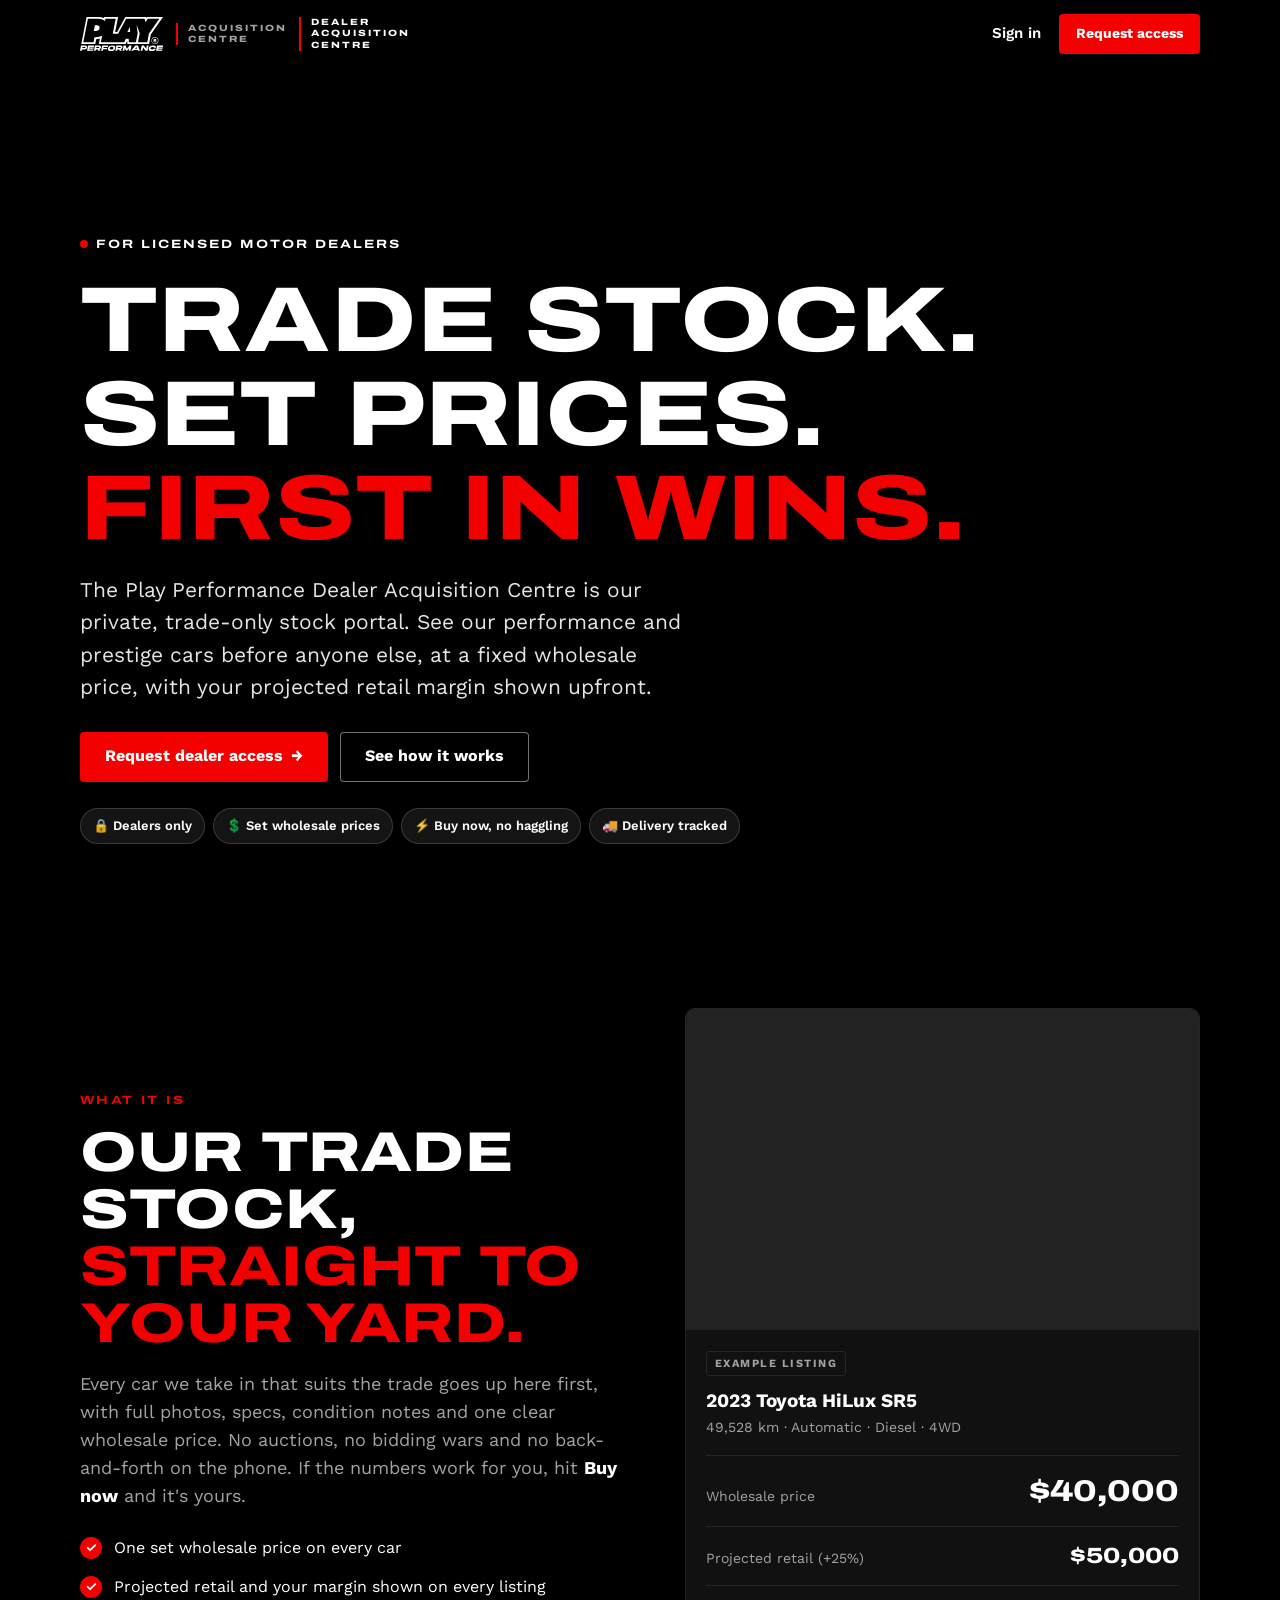
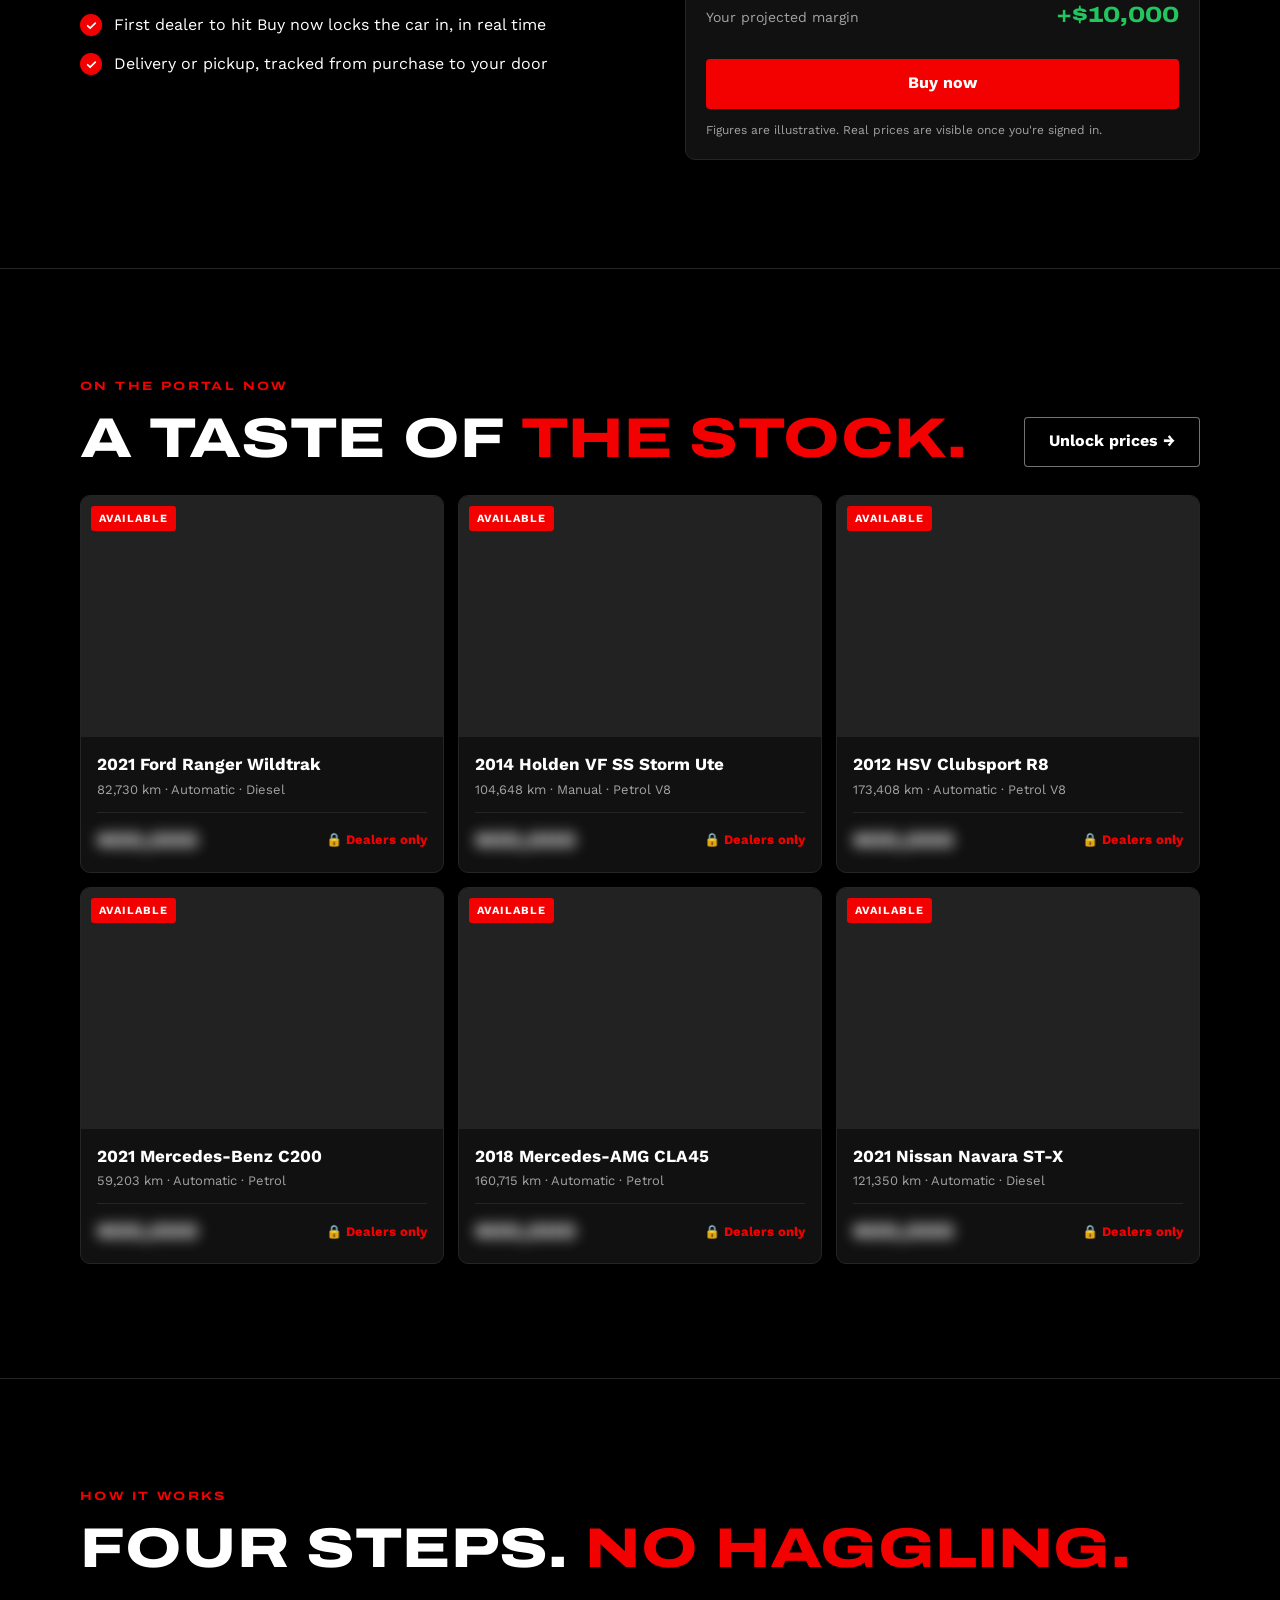
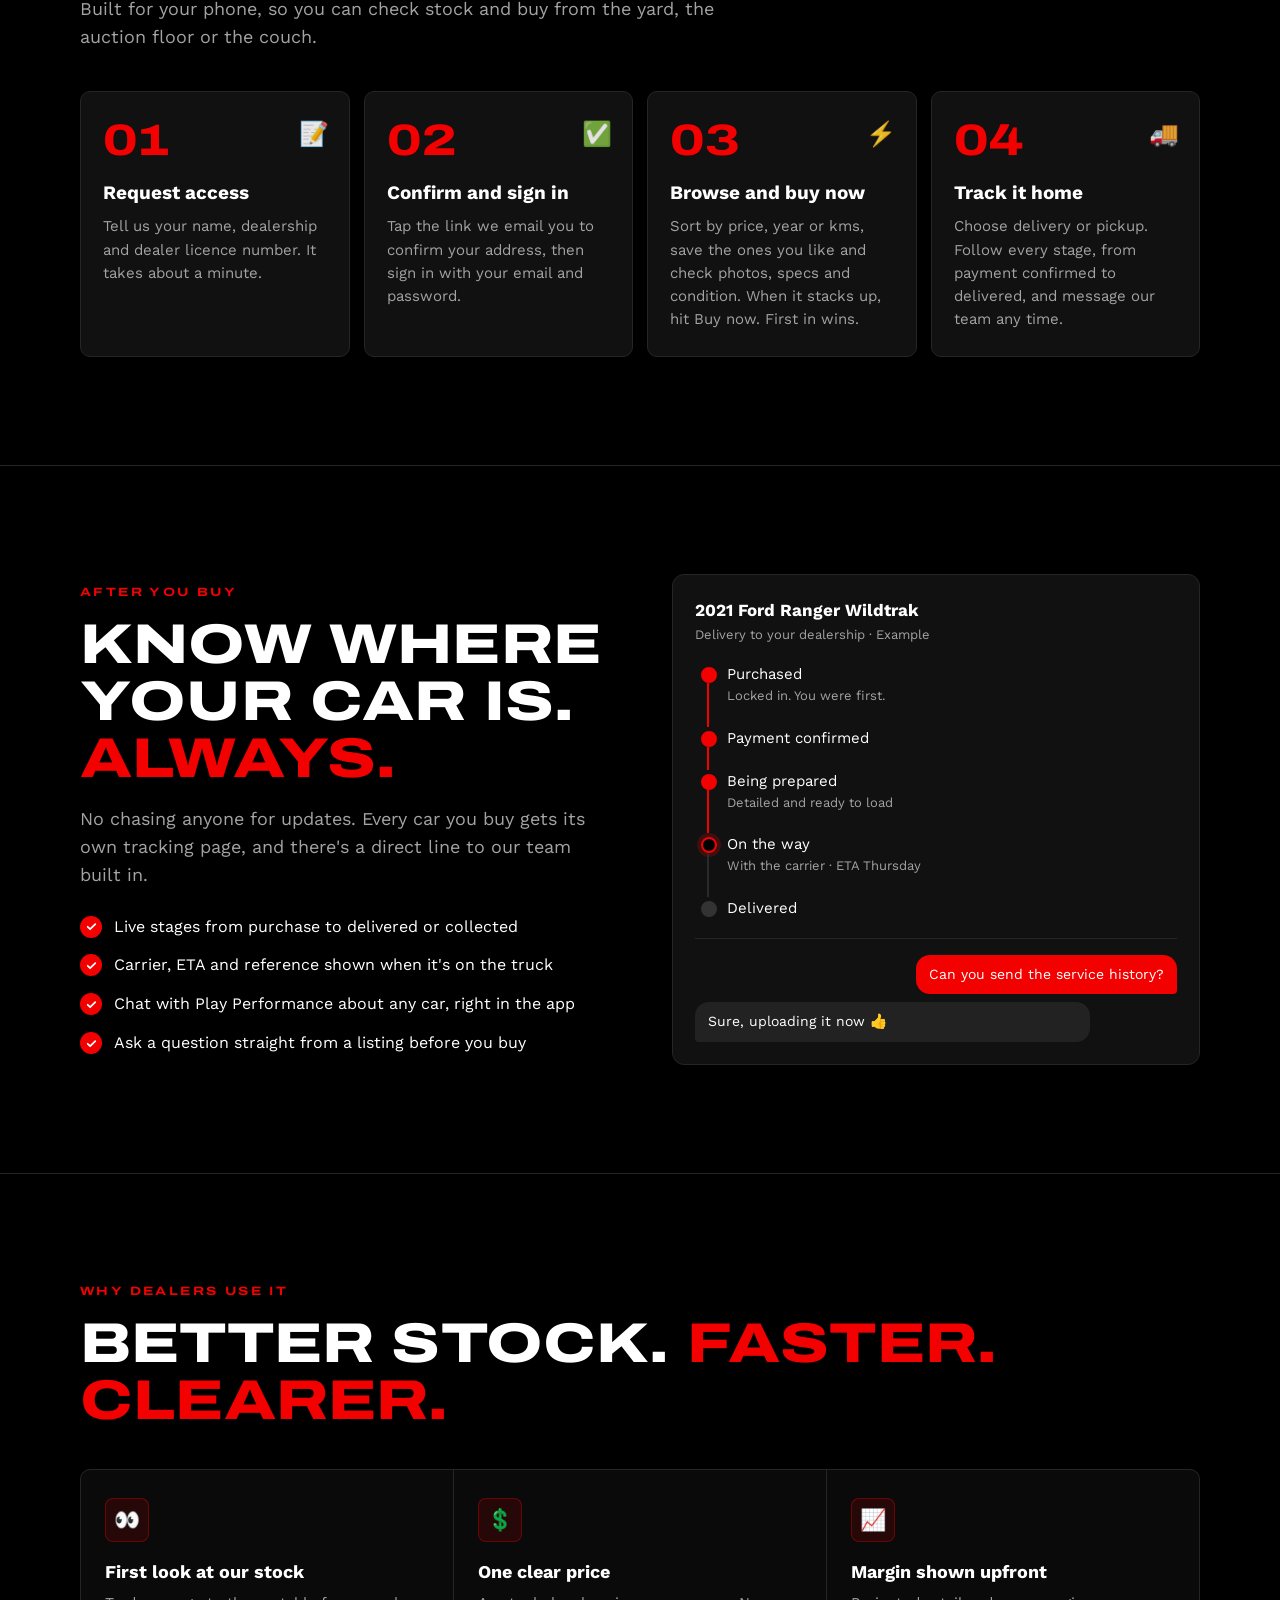
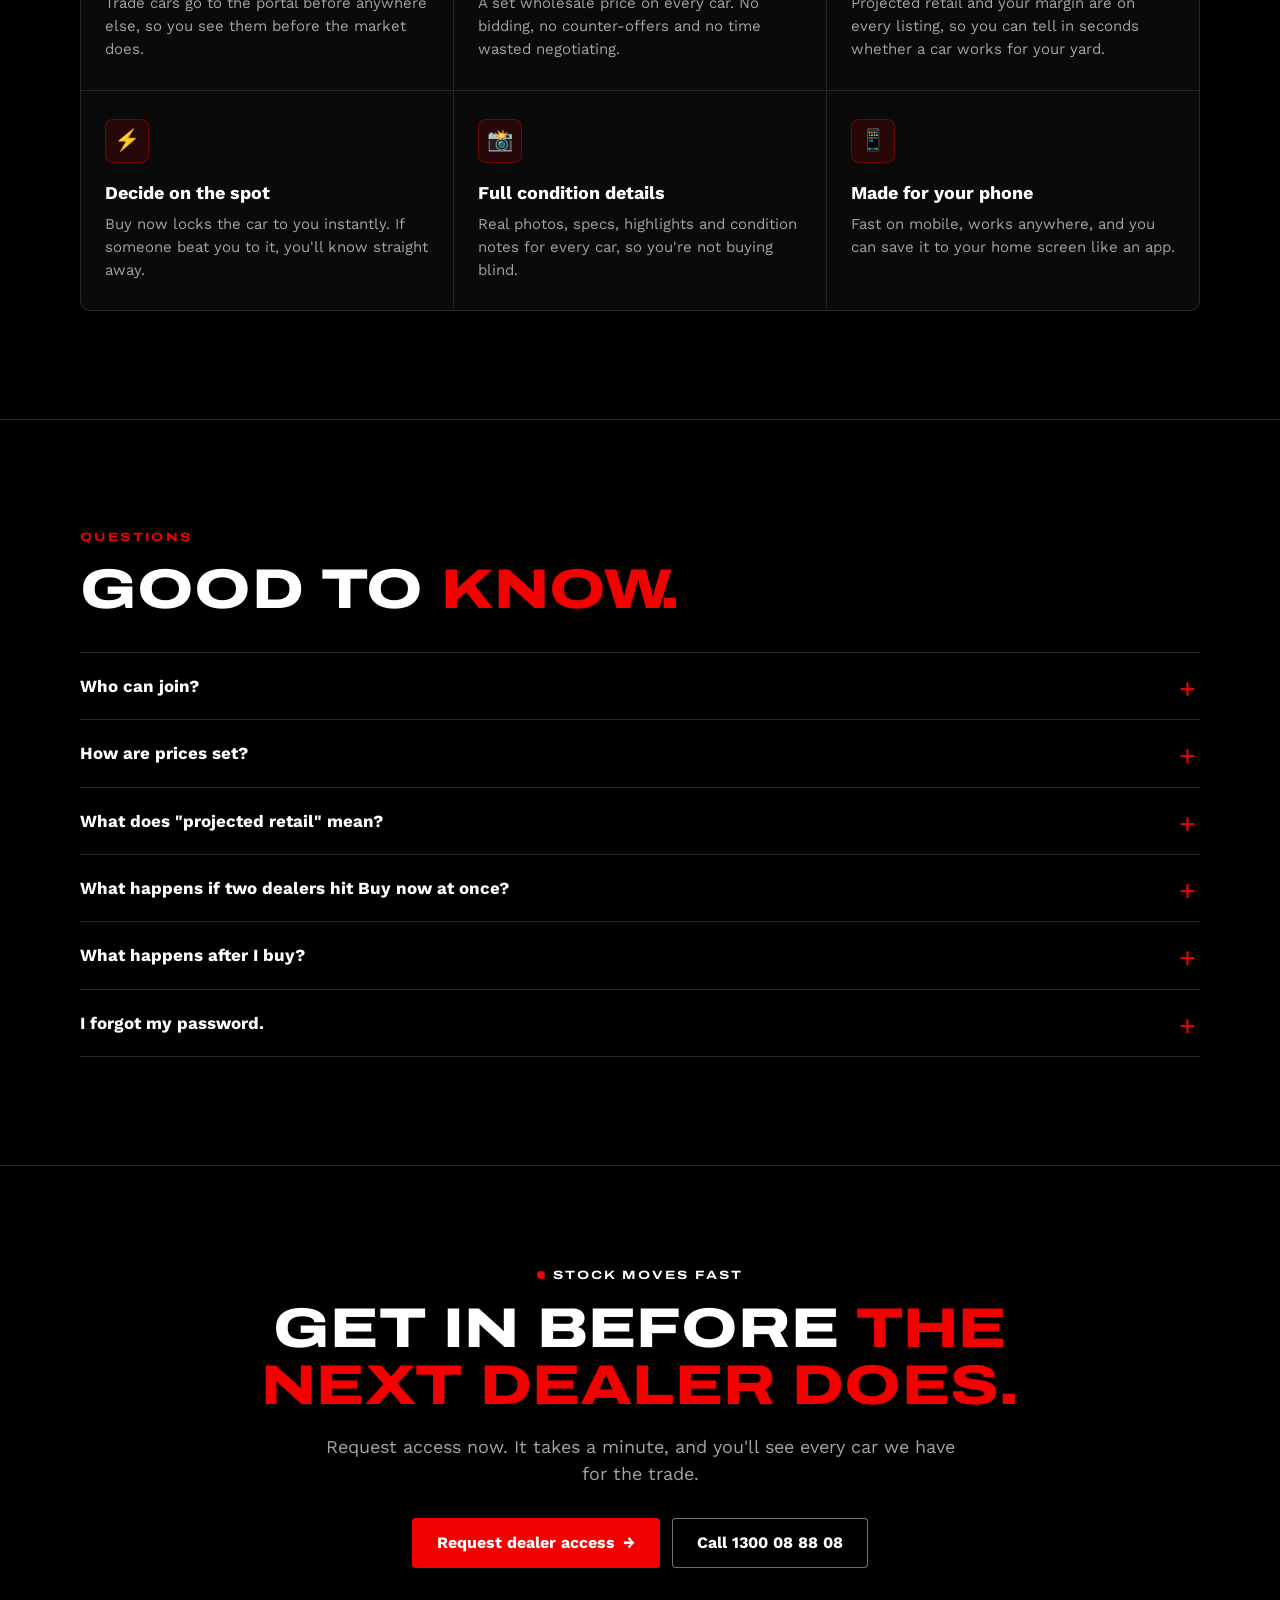
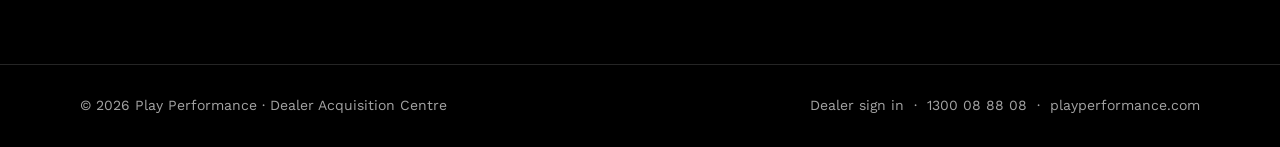
==== join/index.html @ 9625fbbd "Add dealer landing page (join/) with deep links to Request access and sign in Co-Authored-By: Claude" ====
<!DOCTYPE html>
<html lang="en">
<head>
<meta charset="utf-8">
<meta name="viewport" content="width=device-width, initial-scale=1, viewport-fit=cover">
<meta name="theme-color" content="#000000">
<title>Dealer Acquisition Centre | Play Performance</title>
<meta name="description" content="Play Performance's trade-only stock portal for licensed motor dealers. Set wholesale prices, projected retail shown upfront, first to hit Buy now gets the car.">
<meta property="og:title" content="Play Performance Dealer Acquisition Centre">
<meta property="og:description" content="Trade stock at set wholesale prices. See your projected margin upfront. First in wins.">
<meta property="og:image" content="https://playperformance.com/wp-content/uploads/2026/11/PP67281-1024x683.jpg">
<link rel="icon" href="https://playperformance.com/wp-content/uploads/2023/07/cropped-playperffavi-32x32.png">
<link rel="apple-touch-icon" href="https://playperformance.com/wp-content/uploads/2023/07/cropped-playperffavi-180x180.png">
<link rel="preconnect" href="https://fonts.googleapis.com">
<link href="https://fonts.googleapis.com/css2?family=Work+Sans:wght@400;500;600;700&family=Archivo:wdth,wght@125,700;125,800&display=swap" rel="stylesheet">
<style>
:root{--red:#F30000;--red-d:#c80000;--bg:#000;--card:#111;--card2:#181818;--line:#252525;--text:#fff;--muted:#a3a3a3;--green:#22c55e;--head:"Archivo",Arial,sans-serif}
*{box-sizing:border-box}
html{scroll-behavior:smooth}
html,body{margin:0;background:var(--bg);color:var(--text)}
body{font-family:"Work Sans",Arial,sans-serif;-webkit-font-smoothing:antialiased;line-height:1.55;padding-bottom:84px}
@media(min-width:900px){body{padding-bottom:0}}
a{color:inherit}
img{display:block;max-width:100%}
.hx{font-family:var(--head);font-stretch:125%;font-weight:800;text-transform:uppercase;letter-spacing:.2px;line-height:1.02;margin:0}
.red{color:var(--red)}.muted{color:var(--muted)}.grn{color:var(--green)}
.wrap{max-width:1160px;margin:0 auto;padding:0 20px}
.btn{display:inline-flex;align-items:center;justify-content:center;gap:8px;min-height:50px;padding:0 24px;border-radius:4px;font-weight:700;font-size:16px;text-decoration:none;border:1.5px solid transparent;transition:background .15s,transform .15s}
.btn:active{transform:scale(.98)}
.btn-red{background:var(--red);color:#fff}.btn-red:hover{background:var(--red-d)}
.btn-ghost{border-color:rgba(255,255,255,.45);color:#fff;background:rgba(0,0,0,.25);backdrop-filter:blur(6px)}.btn-ghost:hover{border-color:#fff}
.kick{display:inline-flex;align-items:center;gap:8px;font-family:var(--head);font-stretch:125%;font-weight:700;font-size:12px;letter-spacing:2px;text-transform:uppercase;color:#fff}
.dot{width:8px;height:8px;border-radius:50%;background:var(--red);box-shadow:0 0 0 0 rgba(243,0,0,.7);animation:pulse 1.8s infinite}
@keyframes pulse{70%{box-shadow:0 0 0 10px rgba(243,0,0,0)}100%{box-shadow:0 0 0 0 rgba(243,0,0,0)}}

/* nav */
.nav{position:fixed;inset:0 0 auto;z-index:20;transition:background .25s,border-color .25s;border-bottom:1px solid transparent}
.nav.solid{background:rgba(0,0,0,.92);backdrop-filter:blur(10px);border-color:var(--line)}
.nav .wrap{display:flex;align-items:center;justify-content:space-between;height:68px}
.logo{display:flex;align-items:center;gap:12px;text-decoration:none;color:#fff}
.logo svg{height:34px;width:auto}
.logo span{font-family:var(--head);font-stretch:125%;font-weight:800;font-size:9px;letter-spacing:2px;line-height:1.25;border-left:2px solid var(--red);padding-left:10px;text-transform:uppercase}
.nav-r{display:flex;align-items:center;gap:18px}
.nav-r a.sl{font-weight:600;text-decoration:none;font-size:15px}
.nav-r a.sl:hover{color:var(--red)}
.nav-r .btn{min-height:40px;padding:0 16px;font-size:14px}
@media(max-width:560px){.logo span{display:none}.nav-r .btn{display:none}}

/* hero */
.hero{position:relative;min-height:100svh;display:flex;align-items:flex-end;overflow:hidden}
.slides,.slide,.shade{position:absolute;inset:0}
.slide{background-size:cover;background-position:center;opacity:0;transform:scale(1.08);transition:opacity 1.4s ease,transform 7s linear}
.slide.on{opacity:1;transform:scale(1)}
.shade{background:linear-gradient(180deg,rgba(0,0,0,.55) 0%,rgba(0,0,0,.15) 35%,rgba(0,0,0,.75) 70%,#000 100%)}
.hero .wrap{position:relative;padding-top:110px;padding-bottom:56px;width:100%}
.hero h1{font-size:clamp(40px,10vw,92px);margin:18px 0 18px}
.hero p.lead{font-size:clamp(17px,2.2vw,21px);max-width:620px;color:#e5e5e5;margin:0 0 28px}
.ctas{display:flex;flex-wrap:wrap;gap:12px}
@media(max-width:560px){.ctas .btn{flex:1 1 100%}}
.chips{display:flex;flex-wrap:wrap;gap:8px;margin-top:26px}
.chips span{font-size:13px;font-weight:600;padding:7px 12px;border-radius:999px;background:rgba(255,255,255,.08);border:1px solid rgba(255,255,255,.16);backdrop-filter:blur(6px)}

/* sections */
section{padding:76px 0}
@media(min-width:900px){section{padding:108px 0}}
.eyebrow{font-family:var(--head);font-stretch:125%;font-weight:700;font-size:12px;letter-spacing:2.4px;text-transform:uppercase;color:var(--red);margin:0 0 14px}
h2.hx{font-size:clamp(30px,6vw,56px);margin-bottom:18px}
.sub{font-size:18px;color:var(--muted);max-width:640px;margin:0}
.rule{border-top:1px solid var(--line)}

/* what */
.what{display:grid;gap:40px}
@media(min-width:900px){.what{grid-template-columns:1.05fr 1fr;align-items:center;gap:64px}}
.price-demo{background:var(--card);border:1px solid var(--line);border-radius:10px;overflow:hidden}
.pd-img{aspect-ratio:16/10;background:#222 center/cover}
.pd-b{padding:20px}
.pd-tag{display:inline-block;font-size:11px;font-weight:700;letter-spacing:1.5px;text-transform:uppercase;color:var(--muted);border:1px solid var(--line);border-radius:3px;padding:3px 8px;margin-bottom:10px}
.pd-t{font-weight:700;font-size:19px;margin:0 0 2px}
.pd-m{color:var(--muted);font-size:14px;margin:0 0 16px}
.pd-row{display:flex;justify-content:space-between;align-items:baseline;padding:12px 0;border-top:1px solid var(--line)}
.pd-row .l{color:var(--muted);font-size:14px}
.pd-row .v{font-family:var(--head);font-stretch:125%;font-weight:800;font-size:22px}
.pd-row .v.big{font-size:30px}
.pd-buy{margin-top:14px;width:100%}
.pd-note{font-size:12px;color:var(--muted);margin:12px 0 0}

/* stock teaser */
.stock-head{display:flex;flex-wrap:wrap;align-items:flex-end;justify-content:space-between;gap:16px;margin-bottom:28px}
.rail{display:grid;grid-auto-flow:column;grid-auto-columns:78%;gap:14px;overflow-x:auto;scroll-snap-type:x mandatory;padding-bottom:6px;scrollbar-width:none}
.rail::-webkit-scrollbar{display:none}
@media(min-width:640px){.rail{grid-auto-columns:46%}}
@media(min-width:1000px){.rail{grid-auto-flow:row;grid-template-columns:repeat(3,1fr);overflow:visible}}
.car{scroll-snap-align:start;background:var(--card);border:1px solid var(--line);border-radius:10px;overflow:hidden;text-decoration:none;color:#fff;transition:border-color .2s,transform .2s}
.car:hover{border-color:#444;transform:translateY(-2px)}
.car .im{aspect-ratio:3/2;background:#222 center/cover;position:relative}
.car .im b{position:absolute;left:10px;top:10px;background:var(--red);font-size:11px;letter-spacing:1px;text-transform:uppercase;padding:4px 8px;border-radius:3px}
.car .cb{padding:14px 16px 16px}
.car h3{margin:0;font-size:17px}
.car .meta{color:var(--muted);font-size:13px;margin:2px 0 12px}
.lock{display:flex;align-items:center;justify-content:space-between;gap:10px;border-top:1px solid var(--line);padding-top:12px}
.lock .blur{font-family:var(--head);font-stretch:125%;font-weight:800;font-size:20px;filter:blur(7px);user-select:none}
.lock .lk{font-size:13px;font-weight:700;color:var(--red);white-space:nowrap}

/* steps */
.steps{display:grid;gap:14px;margin-top:40px;counter-reset:s}
@media(min-width:760px){.steps{grid-template-columns:repeat(2,1fr)}}
@media(min-width:1100px){.steps{grid-template-columns:repeat(4,1fr)}}
.step{position:relative;background:var(--card);border:1px solid var(--line);border-radius:10px;padding:26px 22px 24px}
.step:before{counter-increment:s;content:"0" counter(s);font-family:var(--head);font-stretch:125%;font-weight:800;font-size:44px;color:var(--red);line-height:1;display:block;margin-bottom:16px}
.step h3{margin:0 0 8px;font-size:19px}
.step p{margin:0;color:var(--muted);font-size:15px}
.step .ic{position:absolute;right:20px;top:24px;font-size:24px;opacity:.9}

/* benefits */
.bens{display:grid;gap:1px;background:var(--line);border:1px solid var(--line);border-radius:10px;overflow:hidden;margin-top:40px}
@media(min-width:700px){.bens{grid-template-columns:repeat(2,1fr)}}
@media(min-width:1050px){.bens{grid-template-columns:repeat(3,1fr)}}
.ben{background:#0a0a0a;padding:28px 24px}
.ben .bi{width:44px;height:44px;border-radius:8px;background:rgba(243,0,0,.12);border:1px solid rgba(243,0,0,.35);display:flex;align-items:center;justify-content:center;font-size:21px;margin-bottom:16px}
.ben h3{margin:0 0 6px;font-size:18px}
.ben p{margin:0;color:var(--muted);font-size:15px}

/* phone strip */
.split{display:grid;gap:40px;align-items:center}
@media(min-width:900px){.split{grid-template-columns:1fr 1fr;gap:64px}}
.ticks{list-style:none;padding:0;margin:26px 0 0;display:grid;gap:14px}
.ticks li{display:flex;gap:12px;font-size:16px}
.ticks li:before{content:"";flex:0 0 22px;height:22px;border-radius:50%;background:var(--red) url("data:image/svg+xml,%3Csvg xmlns='http://www.w3.org/2000/svg' viewBox='0 0 24 24' fill='none' stroke='white' stroke-width='3.2' stroke-linecap='round' stroke-linejoin='round'%3E%3Cpath d='M5 12.5l4.5 4.5L19 7.5'/%3E%3C/svg%3E") center/13px no-repeat;margin-top:1px}
.track{background:var(--card);border:1px solid var(--line);border-radius:12px;padding:22px}
.track h4{margin:0 0 2px;font-size:17px}
.track .tm{color:var(--muted);font-size:13px;margin:0 0 18px}
.tl{list-style:none;margin:0;padding:0}
.tl li{position:relative;padding:0 0 20px 32px;font-size:15px}
.tl li:last-child{padding-bottom:0}
.tl li:before{content:"";position:absolute;left:6px;top:4px;width:12px;height:12px;border-radius:50%;background:#333;border:2px solid #333}
.tl li:after{content:"";position:absolute;left:12px;top:20px;bottom:0;width:2px;background:#2a2a2a}
.tl li:last-child:after{display:none}
.tl li.done:before{background:var(--red);border-color:var(--red)}
.tl li.done:after{background:var(--red)}
.tl li.now:before{background:#000;border-color:var(--red);box-shadow:0 0 0 4px rgba(243,0,0,.2)}
.tl li small{display:block;color:var(--muted);font-size:13px}
.chatb{margin-top:18px;border-top:1px solid var(--line);padding-top:16px;display:grid;gap:8px}
.bub{max-width:82%;padding:9px 13px;border-radius:14px;font-size:14px}
.bub.me{justify-self:end;background:var(--red);border-bottom-right-radius:4px}
.bub.them{background:#222;border-bottom-left-radius:4px}

/* faq */
.faq{margin-top:34px;border-top:1px solid var(--line)}
.faq details{border-bottom:1px solid var(--line)}
.faq summary{list-style:none;cursor:pointer;padding:20px 40px 20px 0;font-weight:700;font-size:17px;position:relative}
.faq summary::-webkit-details-marker{display:none}
.faq summary:after{content:"+";position:absolute;right:4px;top:14px;font-size:28px;font-weight:400;color:var(--red);transition:transform .2s}
.faq details[open] summary:after{transform:rotate(45deg)}
.faq p{margin:0 0 20px;color:var(--muted);max-width:760px}

/* final cta */
.final{position:relative;overflow:hidden;text-align:center;padding:96px 0}
.final .bgimg{position:absolute;inset:0;background:url("https://playperformance.com/wp-content/uploads/2026/11/PP67036-1024x683.jpg") center/cover;opacity:.28;filter:grayscale(.3)}
.final .wrap{position:relative}
.final h2{margin-left:auto;margin-right:auto;max-width:820px}
.final .sub{margin:0 auto 30px}
.final .ctas{justify-content:center}
footer{border-top:1px solid var(--line);padding:30px 0;color:var(--muted);font-size:14px}
footer .wrap{display:flex;flex-wrap:wrap;gap:12px 28px;justify-content:space-between;align-items:center}
footer a{text-decoration:none}footer a:hover{color:#fff}

/* sticky mobile cta */
.mcta{position:fixed;left:0;right:0;bottom:0;z-index:30;padding:12px 16px calc(12px + env(safe-area-inset-bottom));background:rgba(0,0,0,.94);backdrop-filter:blur(10px);border-top:1px solid var(--line);display:flex;gap:10px;transform:translateY(110%);transition:transform .3s}
.mcta.show{transform:none}
.mcta .btn{flex:1;min-height:48px}
.mcta .btn-ghost{flex:0 0 auto;padding:0 18px}
@media(min-width:900px){.mcta{display:none}}

.rv{opacity:0;transform:translateY(22px);transition:opacity .7s ease,transform .7s ease}
.rv.in{opacity:1;transform:none}
@media(prefers-reduced-motion:reduce){.rv{opacity:1;transform:none}.slide{transition:opacity .5s}.dot{animation:none}}
</style>
</head>
<body>

<header class="nav" id="nav">
  <div class="wrap">
    <a class="logo" href="#top" aria-label="Play Performance"><svg xmlns="http://www.w3.org/2000/svg" viewBox="0 0 123 50" fill="none" aria-label="Play Performance"><path d="M71.7053 21.9331H71.8022H71.9908H72.0878H73.8296L73.2783 14.3462L69.7695 21.9331H70.0532H71.7053Z" fill="currentColor"/><path d="M23.8652 32.6092C25.6922 32.5235 27.5044 32.2419 29.2704 31.7692L27.7099 39.7432H67.1782L69.3331 35.0704L69.6743 39.7432H101.615L104.129 25.568L122.124 0H98.5639L97.5978 1.42679L97.1489 0H66.6215L54.6781 21.9886H51.7421L56.0447 0H35.4872L35.1963 1.51418C32.8026 0.508293 29.9743 0 26.7707 0H9.69693L8.98762 3.59194L6.02825 18.7052L1.91245 39.7503H22.4681L23.8652 32.6092ZM21.3404 29.9625L19.9038 37.2748H4.86821L11.6363 2.6895H26.4852C29.6457 2.6895 32.3518 3.22454 34.5283 4.29463C35.3515 4.68809 36.1259 5.17528 36.8358 5.74639L37.4338 2.68414H52.4766L48.1668 24.6709H56.0088L67.9486 2.6895H94.8737L96.4306 7.57089L99.7222 2.6895H116.642L101.279 24.5158L99.02 37.2748H85.2594L87.8919 23.8256L83.2338 11.5195L84.823 23.97L82.2174 37.2748H71.9297L71.549 32.0439H67.4781L65.0574 37.2748H30.6656L32.5996 27.3979C31.9298 27.7747 31.2378 28.1112 30.5274 28.4056C28.0277 29.4364 25.1905 29.9572 22.0875 29.9572L21.3404 29.9625Z" fill="currentColor"/><path d="M109.624 35.37H110.398C110.55 35.37 110.757 35.3932 110.818 35.4948C110.915 35.714 110.954 35.9538 110.933 36.1922C110.929 36.3114 110.936 36.4308 110.953 36.5489C110.969 36.6866 111.009 36.8206 111.071 36.9448L111.15 37.1035H112.7L112.321 36.6416C112.259 36.5481 112.221 36.441 112.21 36.3295C112.173 36.1246 112.156 35.9169 112.158 35.7088C112.162 35.5369 112.139 35.3653 112.089 35.2005C112.047 35.0625 111.974 34.9362 111.874 34.8314L111.834 34.7886L111.863 34.7618C111.98 34.6417 112.072 34.4999 112.134 34.3445C112.207 34.1526 112.242 33.9485 112.237 33.7434C112.237 33.2209 112.018 32.3416 110.592 32.3167H108.335V37.0982H109.624V35.37ZM109.624 33.4884H110.507C110.584 33.4881 110.661 33.4947 110.737 33.508C110.77 33.5125 110.802 33.5254 110.829 33.5455L110.859 33.5651C110.879 33.5772 110.895 33.5945 110.906 33.615C110.931 33.691 110.942 33.7707 110.938 33.8504C110.938 34.1447 110.831 34.2446 110.518 34.2446H109.62L109.624 33.4884Z" fill="currentColor"/><path d="M110.152 39.8019C111.176 39.8019 112.177 39.5003 113.028 38.9353C113.879 38.3704 114.543 37.5673 114.935 36.6278C115.327 35.6882 115.429 34.6544 115.229 33.657C115.03 32.6596 114.537 31.7434 113.813 31.0243C113.088 30.3052 112.166 29.8155 111.162 29.6171C110.157 29.4187 109.117 29.5205 108.171 29.9097C107.225 30.2989 106.416 30.9579 105.847 31.8035C105.278 32.649 104.975 33.6431 104.975 34.6601C104.976 36.0234 105.522 37.3304 106.493 38.2943C107.463 39.2583 108.779 39.8005 110.152 39.8019ZM110.152 30.2014C111.04 30.2014 111.908 30.4629 112.646 30.9528C113.384 31.4427 113.96 32.1391 114.299 32.9538C114.639 33.7685 114.728 34.665 114.555 35.53C114.382 36.3949 113.954 37.1893 113.326 37.8129C112.698 38.4364 111.898 38.8611 111.028 39.0331C110.157 39.2052 109.254 39.1169 108.434 38.7794C107.613 38.4419 106.912 37.8705 106.419 37.1372C105.926 36.404 105.662 35.5419 105.662 34.6601C105.662 33.4776 106.135 32.3435 106.977 31.5073C107.819 30.6711 108.961 30.2014 110.152 30.2014Z" fill="currentColor"/><path d="M24.6176 12.1384H21.9635L20.3581 20.3425L20.324 20.5208H23.1972C24.781 20.5101 26.038 20.1534 26.9359 19.424C27.6772 18.844 28.232 18.0618 28.5323 17.1732C28.6145 16.9316 28.6811 16.6849 28.7316 16.4348C28.9848 15.1383 28.7549 14.0842 28.0582 13.3102C27.392 12.5326 26.232 12.1384 24.6104 12.1384" fill="currentColor"/><path d="M7.92096 42.0083H4.14993V41.9958H1.52816V42.0083L1.12233 44.0611L0.79012 45.7608L0.384286 47.8261L0 49.7808H2.61638L2.99887 47.8189H6.77887C8.49918 47.8189 10.1548 46.5081 10.4691 44.9101C10.7833 43.3121 9.64306 42.0012 7.92096 42.0012M7.85272 44.9101C7.79153 45.1488 7.6528 45.3608 7.45803 45.5133C7.26325 45.6658 7.02328 45.7503 6.77528 45.7537H3.41188L3.74589 44.054H7.12186C7.23122 44.0488 7.34034 44.0685 7.44087 44.1115C7.5414 44.1546 7.63069 44.22 7.7019 44.3026C7.77311 44.3852 7.82437 44.4829 7.85176 44.5881C7.87914 44.6934 7.88193 44.8035 7.8599 44.9101" fill="currentColor"/><path d="M20.4443 43.9505L20.8268 41.9958H14.5005H13.6277H11.8841L10.3577 49.7683L10.3523 49.7915H19.2968L19.3004 49.7683L19.5949 48.2701L19.6847 47.8154H13.3566L13.5433 46.8719H19.4333L19.4351 46.8665H19.8715L20.254 44.9118H18.8156V44.9172H13.9258L14.1162 43.9505H20.4443Z" fill="currentColor"/><path d="M28.3994 42.0083H24.6284V41.9958H22.0067V42.0083L21.6044 44.0611L21.2704 45.7608L20.8646 47.8261L20.4803 49.7879H23.0967L23.4792 47.8261H25.9932L27.0526 49.7879H30.1054L28.597 47.5657C29.7588 47.1109 30.707 46.1014 30.9314 44.9243C31.2475 43.3192 30.1054 42.0155 28.3833 42.0155M28.315 44.9243C28.2533 45.1628 28.1144 45.3744 27.9198 45.5269C27.7251 45.6793 27.4854 45.764 27.2376 45.7679H23.8832L24.2172 44.0683H27.5824C27.6926 44.0613 27.803 44.0798 27.9049 44.1221C28.0068 44.1644 28.0975 44.2295 28.17 44.3124C28.2424 44.3952 28.2947 44.4935 28.3226 44.5996C28.3506 44.7058 28.3535 44.8169 28.3312 44.9243" fill="currentColor"/><path d="M40.9497 44.0058L41.3448 41.9958H35.207H32.6247H32.5906L31.0607 49.7915H33.6752L34.1332 47.4604H39.8472L39.8903 47.2375L40.1973 45.6716L40.2404 45.4505H34.5282L34.8119 44.0058H40.9497Z" fill="currentColor"/><path d="M47.2959 41.7852C43.884 41.7852 41.8171 42.9284 41.2353 45.8872C40.9875 47.1517 41.1365 48.097 41.6681 48.7515C42.3702 49.6183 43.7367 50 45.6833 50C49.0952 50 51.1495 48.8567 51.7331 45.8979C51.9827 44.621 51.8319 43.6882 51.3004 43.0319C50.6 42.1562 49.2425 41.7834 47.2959 41.7834M49.1168 45.8855C48.9372 46.795 47.9639 47.8277 46.1071 47.8277C45.1123 47.8277 44.491 47.5388 44.1552 47.1286C44.0127 46.9568 43.9114 46.7553 43.8588 46.539C43.8063 46.3227 43.8038 46.0974 43.8517 45.8801C44.0312 44.9688 45.0045 43.9361 46.8703 43.9361C47.8544 43.9361 48.4865 44.225 48.8241 44.6352C48.9631 44.8087 49.0616 45.0107 49.1122 45.2267C49.1628 45.4426 49.1644 45.6671 49.1168 45.8837" fill="currentColor"/><path d="M59.9359 42.0083H56.1649V41.9958H53.5432V42.0083L53.1391 44.0611L52.8051 45.7608L52.3993 47.8261L52.0168 49.7879H54.6314L55.0156 47.8261H57.5297L58.5874 49.7879H61.6509L60.1425 47.5657C61.3043 47.1109 62.2524 46.1014 62.4769 44.9243C62.7947 43.3192 61.6527 42.0155 59.9306 42.0155M59.8623 44.9243C59.8006 45.1628 59.6617 45.3744 59.4671 45.5269C59.2724 45.6793 59.0327 45.764 58.7849 45.7679H55.4197L55.7537 44.0683H59.1189C59.2291 44.0613 59.3395 44.0798 59.4414 44.1221C59.5433 44.1644 59.634 44.2295 59.7065 44.3124C59.7789 44.3952 59.8312 44.4935 59.8591 44.5996C59.8871 44.7058 59.89 44.8169 59.8677 44.9243" fill="currentColor"/><path d="M73.1544 41.9958H72.8958L69.0476 46.6276L67.004 41.9958H66.7472H64.1309L62.6027 49.7808H65.2191L65.9733 45.9374L67.7708 49.7683H68.4298H69.0781L72.3786 45.9374L71.6244 49.7808H74.2516L75.7815 41.9958H73.1544Z" fill="currentColor"/><path d="M81.3932 41.9958L75.1944 49.7683H78.2471L79.1827 48.593H84.7171L85.2002 49.7683H88.2529L85.1068 41.9958H81.3932ZM80.8276 46.5277L82.8585 43.9844L83.8803 46.5277H80.8276Z" fill="currentColor"/><path d="M98.2515 41.9958L97.2943 46.8719L93.8465 41.9958H90.7273L89.201 49.7683L89.1992 49.7808H91.8263L92.7871 44.894L96.2331 49.7683H96.7251L96.7233 49.7808H99.3397L99.3415 49.7683L100.868 41.9958H99.1242H98.2515Z" fill="currentColor"/><path d="M107.205 41.7854C103.793 41.7854 101.726 42.9286 101.144 45.8874C100.895 47.1519 101.046 48.0971 101.577 48.7517C102.278 49.6167 103.646 50.0001 105.591 50.0001C108.71 50.0001 110.71 49.0335 111.47 46.5919H108.735C108.291 47.2571 107.395 47.8403 106.02 47.8403C105.025 47.8403 104.404 47.5514 104.068 47.1412C103.925 46.9696 103.824 46.7681 103.771 46.5519C103.718 46.3356 103.715 46.1102 103.763 45.8927C103.942 44.9814 104.915 43.9487 106.783 43.9487C107.767 43.9487 108.399 44.2377 108.737 44.6479C108.865 44.8054 108.958 44.9876 109.012 45.1829H111.752C111.831 44.2609 111.648 43.551 111.213 43.0285C110.513 42.1528 109.153 41.78 107.209 41.78" fill="currentColor"/><path d="M121.939 43.9505L122.321 41.9958H115.995H115.122H113.379L111.852 49.7683L111.847 49.7915H120.791L120.795 49.7683L121.09 48.2701L121.179 47.8154H114.851L115.038 46.8719H119.858H120.928H121.364L121.749 44.9172H121.312H120.31H115.42L115.611 43.9505H121.939Z" fill="currentColor"/></svg><span class="sub">Acquisition<br>Centre</span><span>Dealer<br>Acquisition<br>Centre</span></a>
    <nav class="nav-r">
      <a class="sl" href="../#signin">Sign in</a>
      <a class="btn btn-red" href="../#signup">Request access</a>
    </nav>
  </div>
</header>

<main id="top">
  <!-- HERO -->
  <div class="hero">
    <div class="slides" aria-hidden="true">
      <div class="slide on" style="background-image:url('https://playperformance.com/wp-content/uploads/2026/11/PP67281-1024x683.jpg')"></div>
      <div class="slide" style="background-image:url('https://playperformance.com/wp-content/uploads/2026/11/PP67115-1024x683.jpg')"></div>
      <div class="slide" style="background-image:url('https://playperformance.com/wp-content/uploads/2026/11/PP67036-1024x683.jpg')"></div>
      <div class="slide" style="background-image:url('https://playperformance.com/wp-content/uploads/2026/11/PP67093-1024x683.jpg')"></div>
      <div class="slide" style="background-image:url('https://playperformance.com/wp-content/uploads/2026/11/PP67270-1024x683.jpg')"></div>
      <div class="slide" style="background-image:url('https://playperformance.com/wp-content/uploads/2026/11/PP67064-1024x683.jpg')"></div>
      <div class="shade"></div>
    </div>
    <div class="wrap">
      <div class="kick"><span class="dot"></span> For licensed motor dealers</div>
      <h1 class="hx">Trade stock.<br>Set prices.<br><span class="red">First in wins.</span></h1>
      <p class="lead">The Play Performance Dealer Acquisition Centre is our private, trade-only stock portal. See our performance and prestige cars before anyone else, at a fixed wholesale price, with your projected retail margin shown upfront.</p>
      <div class="ctas">
        <a class="btn btn-red" href="../#signup">Request dealer access <span aria-hidden="true">→</span></a>
        <a class="btn btn-ghost" href="#how">See how it works</a>
      </div>
      <div class="chips"><span>🔒 Dealers only</span><span>💲 Set wholesale prices</span><span>⚡ Buy now, no haggling</span><span>🚚 Delivery tracked</span></div>
    </div>
  </div>

  <!-- WHAT IT IS -->
  <section id="what">
    <div class="wrap what">
      <div class="rv">
        <p class="eyebrow">What it is</p>
        <h2 class="hx">Our trade stock, <span class="red">straight to your yard.</span></h2>
        <p class="sub">Every car we take in that suits the trade goes up here first, with full photos, specs, condition notes and one clear wholesale price. No auctions, no bidding wars and no back-and-forth on the phone. If the numbers work for you, hit <b style="color:#fff">Buy now</b> and it's yours.</p>
        <ul class="ticks">
          <li>One set wholesale price on every car</li>
          <li>Projected retail and your margin shown on every listing</li>
          <li>First dealer to hit Buy now locks the car in, in real time</li>
          <li>Delivery or pickup, tracked from purchase to your door</li>
        </ul>
      </div>
      <div class="price-demo rv" aria-label="Example listing">
        <div class="pd-img" style="background-image:url('https://playperformance.com/wp-content/uploads/2026/11/PP67270-1024x683.jpg')"></div>
        <div class="pd-b">
          <span class="pd-tag">Example listing</span>
          <p class="pd-t">2023 Toyota HiLux SR5</p>
          <p class="pd-m">49,528 km · Automatic · Diesel · 4WD</p>
          <div class="pd-row"><span class="l">Wholesale price</span><span class="v big">$40,000</span></div>
          <div class="pd-row"><span class="l">Projected retail (+25%)</span><span class="v">$50,000</span></div>
          <div class="pd-row"><span class="l">Your projected margin</span><span class="v grn">+$10,000</span></div>
          <a class="btn btn-red pd-buy" href="../#signup">Buy now</a>
          <p class="pd-note">Figures are illustrative. Real prices are visible once you're signed in.</p>
        </div>
      </div>
    </div>
  </section>

  <!-- STOCK TEASER -->
  <section class="rule" id="stock">
    <div class="wrap">
      <div class="stock-head rv">
        <div>
          <p class="eyebrow">On the portal now</p>
          <h2 class="hx" style="margin:0">A taste of <span class="red">the stock.</span></h2>
        </div>
        <a class="btn btn-ghost" href="../#signup">Unlock prices →</a>
      </div>
      <div class="rail rv">
        <a class="car" href="../#signup"><div class="im" style="background-image:url('https://playperformance.com/wp-content/uploads/2026/11/PP67281-1024x683.jpg')"><b>Available</b></div><div class="cb"><h3>2021 Ford Ranger Wildtrak</h3><p class="meta">82,730 km · Automatic · Diesel</p><div class="lock"><span class="blur" aria-hidden="true">$00,000</span><span class="lk">🔒 Dealers only</span></div></div></a>
        <a class="car" href="../#signup"><div class="im" style="background-image:url('https://playperformance.com/wp-content/uploads/2026/11/PP67115-1024x683.jpg')"><b>Available</b></div><div class="cb"><h3>2014 Holden VF SS Storm Ute</h3><p class="meta">104,648 km · Manual · Petrol V8</p><div class="lock"><span class="blur" aria-hidden="true">$00,000</span><span class="lk">🔒 Dealers only</span></div></div></a>
        <a class="car" href="../#signup"><div class="im" style="background-image:url('https://playperformance.com/wp-content/uploads/2026/11/PP67036-1024x683.jpg')"><b>Available</b></div><div class="cb"><h3>2012 HSV Clubsport R8</h3><p class="meta">173,408 km · Automatic · Petrol V8</p><div class="lock"><span class="blur" aria-hidden="true">$00,000</span><span class="lk">🔒 Dealers only</span></div></div></a>
        <a class="car" href="../#signup"><div class="im" style="background-image:url('https://playperformance.com/wp-content/uploads/2026/11/PP67093-1024x683.jpg')"><b>Available</b></div><div class="cb"><h3>2021 Mercedes-Benz C200</h3><p class="meta">59,203 km · Automatic · Petrol</p><div class="lock"><span class="blur" aria-hidden="true">$00,000</span><span class="lk">🔒 Dealers only</span></div></div></a>
        <a class="car" href="../#signup"><div class="im" style="background-image:url('https://playperformance.com/wp-content/uploads/2026/11/PP67064-1024x683.jpg')"><b>Available</b></div><div class="cb"><h3>2018 Mercedes-AMG CLA45</h3><p class="meta">160,715 km · Automatic · Petrol</p><div class="lock"><span class="blur" aria-hidden="true">$00,000</span><span class="lk">🔒 Dealers only</span></div></div></a>
        <a class="car" href="../#signup"><div class="im" style="background-image:url('https://playperformance.com/wp-content/uploads/2026/11/PP67079-1024x683.jpg')"><b>Available</b></div><div class="cb"><h3>2021 Nissan Navara ST-X</h3><p class="meta">121,350 km · Automatic · Diesel</p><div class="lock"><span class="blur" aria-hidden="true">$00,000</span><span class="lk">🔒 Dealers only</span></div></div></a>
      </div>
    </div>
  </section>

  <!-- HOW IT WORKS -->
  <section class="rule" id="how">
    <div class="wrap">
      <div class="rv">
        <p class="eyebrow">How it works</p>
        <h2 class="hx">Four steps. <span class="red">No haggling.</span></h2>
        <p class="sub">Built for your phone, so you can check stock and buy from the yard, the auction floor or the couch.</p>
      </div>
      <div class="steps">
        <div class="step rv"><span class="ic">📝</span><h3>Request access</h3><p>Tell us your name, dealership and dealer licence number. It takes about a minute.</p></div>
        <div class="step rv"><span class="ic">✅</span><h3>Confirm and sign in</h3><p>Tap the link we email you to confirm your address, then sign in with your email and password.</p></div>
        <div class="step rv"><span class="ic">⚡</span><h3>Browse and buy now</h3><p>Sort by price, year or kms, save the ones you like and check photos, specs and condition. When it stacks up, hit Buy now. First in wins.</p></div>
        <div class="step rv"><span class="ic">🚚</span><h3>Track it home</h3><p>Choose delivery or pickup. Follow every stage, from payment confirmed to delivered, and message our team any time.</p></div>
      </div>
    </div>
  </section>

  <!-- TRACKING + CHAT -->
  <section class="rule">
    <div class="wrap split">
      <div class="rv">
        <p class="eyebrow">After you buy</p>
        <h2 class="hx">Know where your car is. <span class="red">Always.</span></h2>
        <p class="sub">No chasing anyone for updates. Every car you buy gets its own tracking page, and there's a direct line to our team built in.</p>
        <ul class="ticks">
          <li>Live stages from purchase to delivered or collected</li>
          <li>Carrier, ETA and reference shown when it's on the truck</li>
          <li>Chat with Play Performance about any car, right in the app</li>
          <li>Ask a question straight from a listing before you buy</li>
        </ul>
      </div>
      <div class="track rv" aria-label="Example tracking page">
        <h4>2021 Ford Ranger Wildtrak</h4>
        <p class="tm">Delivery to your dealership · Example</p>
        <ul class="tl">
          <li class="done">Purchased<small>Locked in. You were first.</small></li>
          <li class="done">Payment confirmed</li>
          <li class="done">Being prepared<small>Detailed and ready to load</small></li>
          <li class="now">On the way<small>With the carrier · ETA Thursday</small></li>
          <li>Delivered</li>
        </ul>
        <div class="chatb">
          <div class="bub me">Can you send the service history?</div>
          <div class="bub them">Sure, uploading it now 👍</div>
        </div>
      </div>
    </div>
  </section>

  <!-- BENEFITS -->
  <section class="rule" id="benefits">
    <div class="wrap">
      <div class="rv">
        <p class="eyebrow">Why dealers use it</p>
        <h2 class="hx">Better stock. <span class="red">Faster. Clearer.</span></h2>
      </div>
      <div class="bens">
        <div class="ben rv"><div class="bi">👀</div><h3>First look at our stock</h3><p>Trade cars go to the portal before anywhere else, so you see them before the market does.</p></div>
        <div class="ben rv"><div class="bi">💲</div><h3>One clear price</h3><p>A set wholesale price on every car. No bidding, no counter-offers and no time wasted negotiating.</p></div>
        <div class="ben rv"><div class="bi">📈</div><h3>Margin shown upfront</h3><p>Projected retail and your margin are on every listing, so you can tell in seconds whether a car works for your yard.</p></div>
        <div class="ben rv"><div class="bi">⚡</div><h3>Decide on the spot</h3><p>Buy now locks the car to you instantly. If someone beat you to it, you'll know straight away.</p></div>
        <div class="ben rv"><div class="bi">📸</div><h3>Full condition details</h3><p>Real photos, specs, highlights and condition notes for every car, so you're not buying blind.</p></div>
        <div class="ben rv"><div class="bi">📱</div><h3>Made for your phone</h3><p>Fast on mobile, works anywhere, and you can save it to your home screen like an app.</p></div>
      </div>
    </div>
  </section>

  <!-- FAQ -->
  <section class="rule" id="faq">
    <div class="wrap">
      <div class="rv">
        <p class="eyebrow">Questions</p>
        <h2 class="hx">Good to <span class="red">know.</span></h2>
      </div>
      <div class="faq rv">
        <details><summary>Who can join?</summary><p>The Acquisition Centre is for licensed motor dealers only. We ask for your dealership name and dealer licence number when you request access.</p></details>
        <details><summary>How are prices set?</summary><p>Every car has one fixed wholesale price set by Play Performance. There are no offers or auctions; the price you see is the price you pay.</p></details>
        <details><summary>What does "projected retail" mean?</summary><p>It's the wholesale price plus 25%, shown as a guide to what the car could retail for and the margin that leaves you. It's an estimate, not a guarantee, so always run your own numbers.</p></details>
        <details><summary>What happens if two dealers hit Buy now at once?</summary><p>The first purchase to reach us wins and the car is locked to that dealer instantly. Everyone else sees it marked as sold.</p></details>
        <details><summary>What happens after I buy?</summary><p>Our team contacts you to confirm payment and arrange delivery or pickup. You can follow each stage on your car's tracking page and message us any time from the Chat tab.</p></details>
        <details><summary>I forgot my password.</summary><p>Tap "Forgot your password?" on the sign-in screen and we'll email you a reset link.</p></details>
      </div>
    </div>
  </section>

  <!-- FINAL CTA -->
  <section class="final rule">
    <div class="bgimg" aria-hidden="true"></div>
    <div class="wrap rv">
      <div class="kick" style="justify-content:center;margin-bottom:16px"><span class="dot"></span> Stock moves fast</div>
      <h2 class="hx">Get in before <span class="red">the next dealer does.</span></h2>
      <p class="sub">Request access now. It takes a minute, and you'll see every car we have for the trade.</p>
      <div class="ctas">
        <a class="btn btn-red" href="../#signup">Request dealer access <span aria-hidden="true">→</span></a>
        <a class="btn btn-ghost" href="tel:1300088808">Call 1300 08 88 08</a>
      </div>
    </div>
  </section>
</main>

<footer>
  <div class="wrap">
    <span>© <span id="yr">2026</span> Play Performance · Dealer Acquisition Centre</span>
    <span><a href="../#signin">Dealer sign in</a> &nbsp;·&nbsp; <a href="tel:1300088808">1300 08 88 08</a> &nbsp;·&nbsp; <a href="https://playperformance.com" target="_blank" rel="noopener">playperformance.com</a></span>
  </div>
</footer>

<div class="mcta" id="mcta">
  <a class="btn btn-ghost" href="../#signin">Sign in</a>
  <a class="btn btn-red" href="../#signup">Request access →</a>
</div>

<script>
document.getElementById('yr').textContent=new Date().getFullYear();
// hero slideshow
(()=>{const s=[...document.querySelectorAll('.slide')];let k=0;if(matchMedia('(prefers-reduced-motion:reduce)').matches)return;setInterval(()=>{s[k].classList.remove('on');k=(k+1)%s.length;s[k].classList.add('on')},5000)})();
// nav + sticky cta
const nav=document.getElementById('nav'),mc=document.getElementById('mcta');
const onS=()=>{const y=scrollY;nav.classList.toggle('solid',y>40);mc.classList.toggle('show',y>innerHeight*.6)};
addEventListener('scroll',onS,{passive:true});onS();
// reveal on scroll
const io=new IntersectionObserver(es=>es.forEach(e=>{if(e.isIntersecting){e.target.classList.add('in');io.unobserve(e.target)}}),{threshold:.12});
document.querySelectorAll('.rv').forEach(el=>io.observe(el));
</script>
</body>
</html>
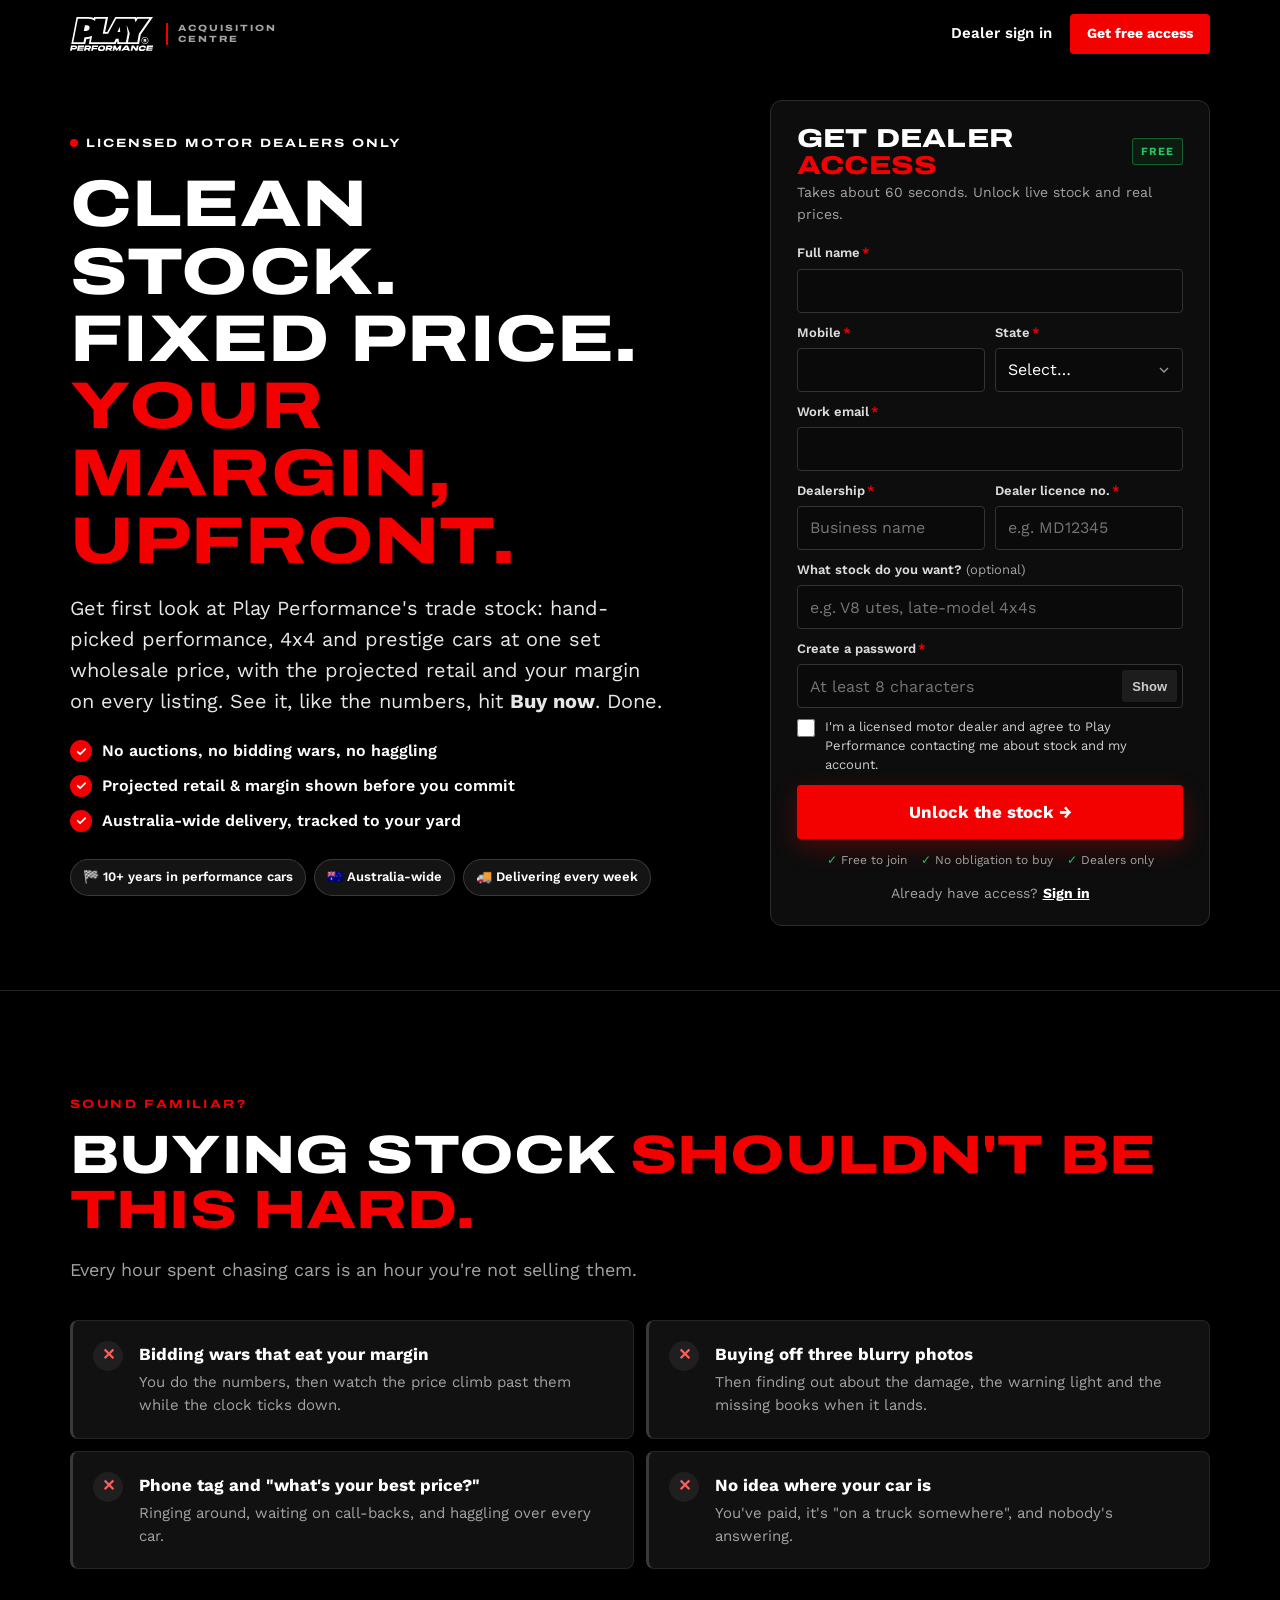
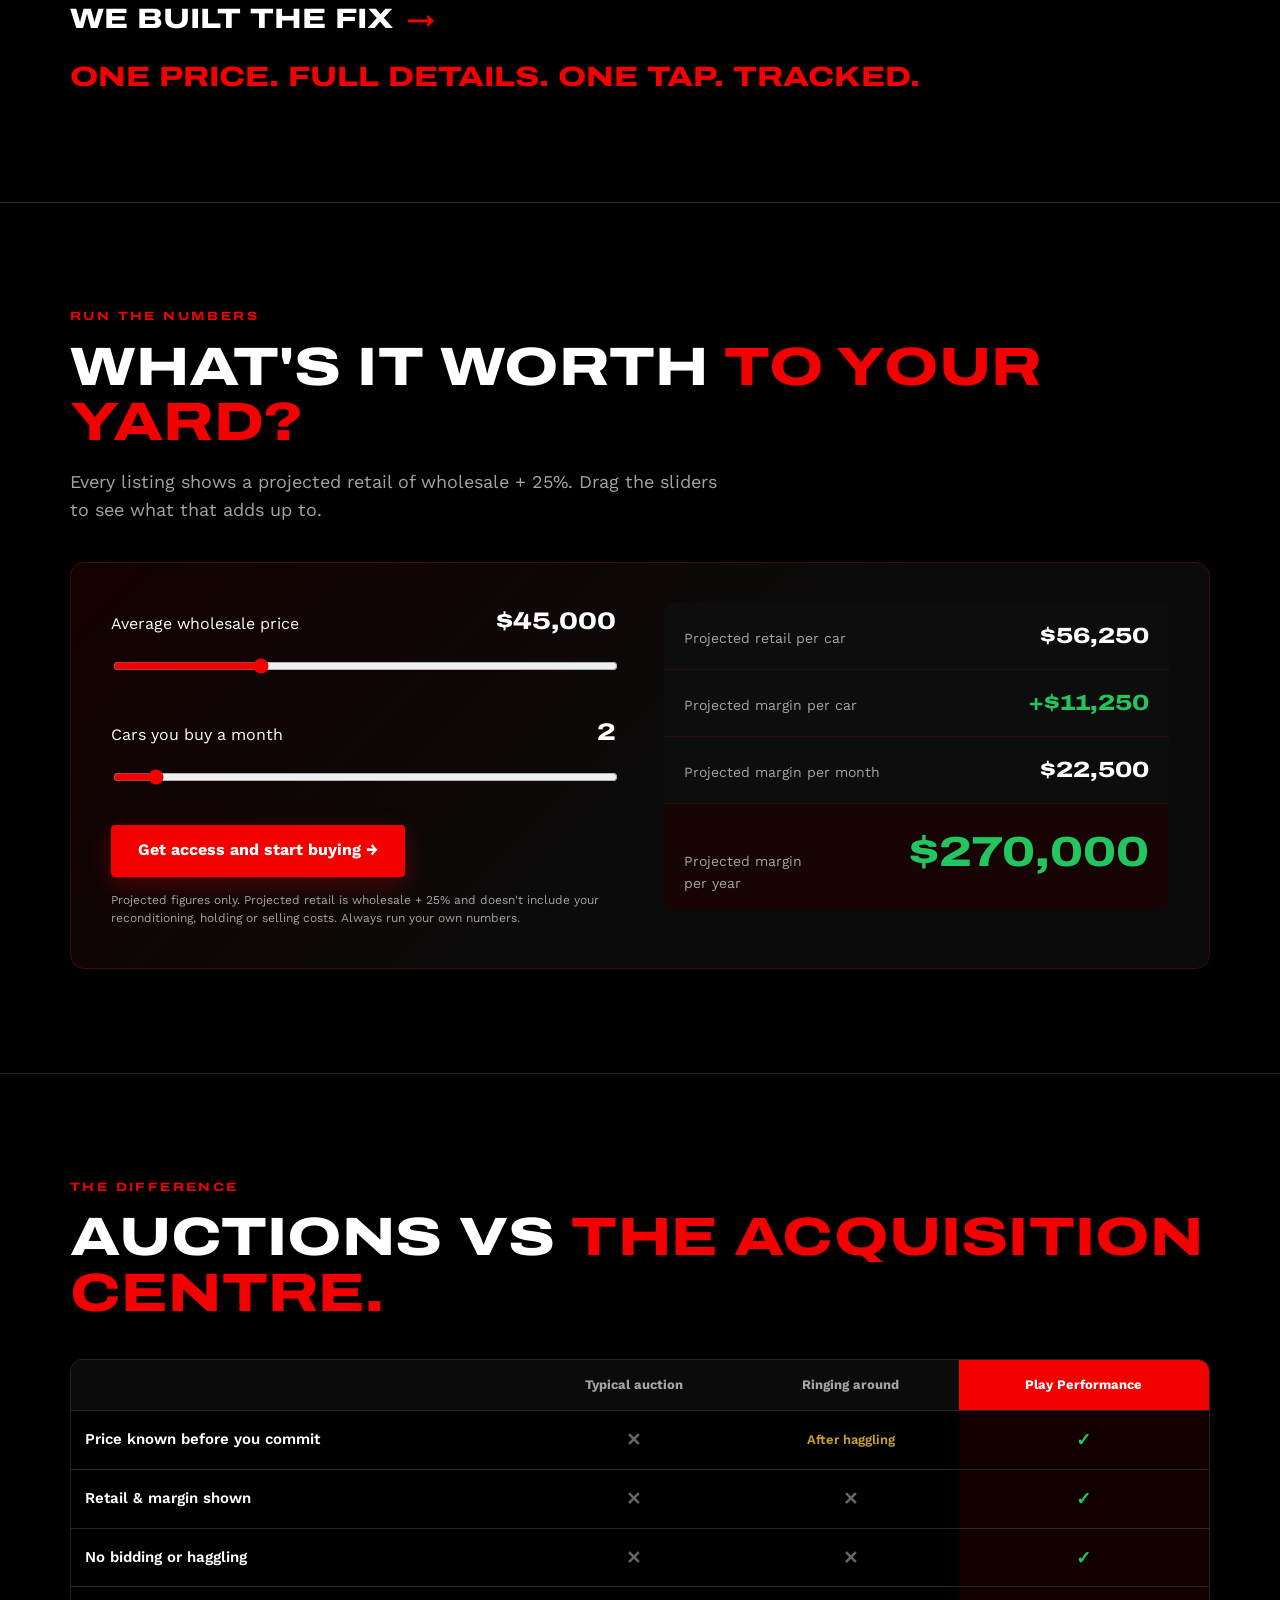
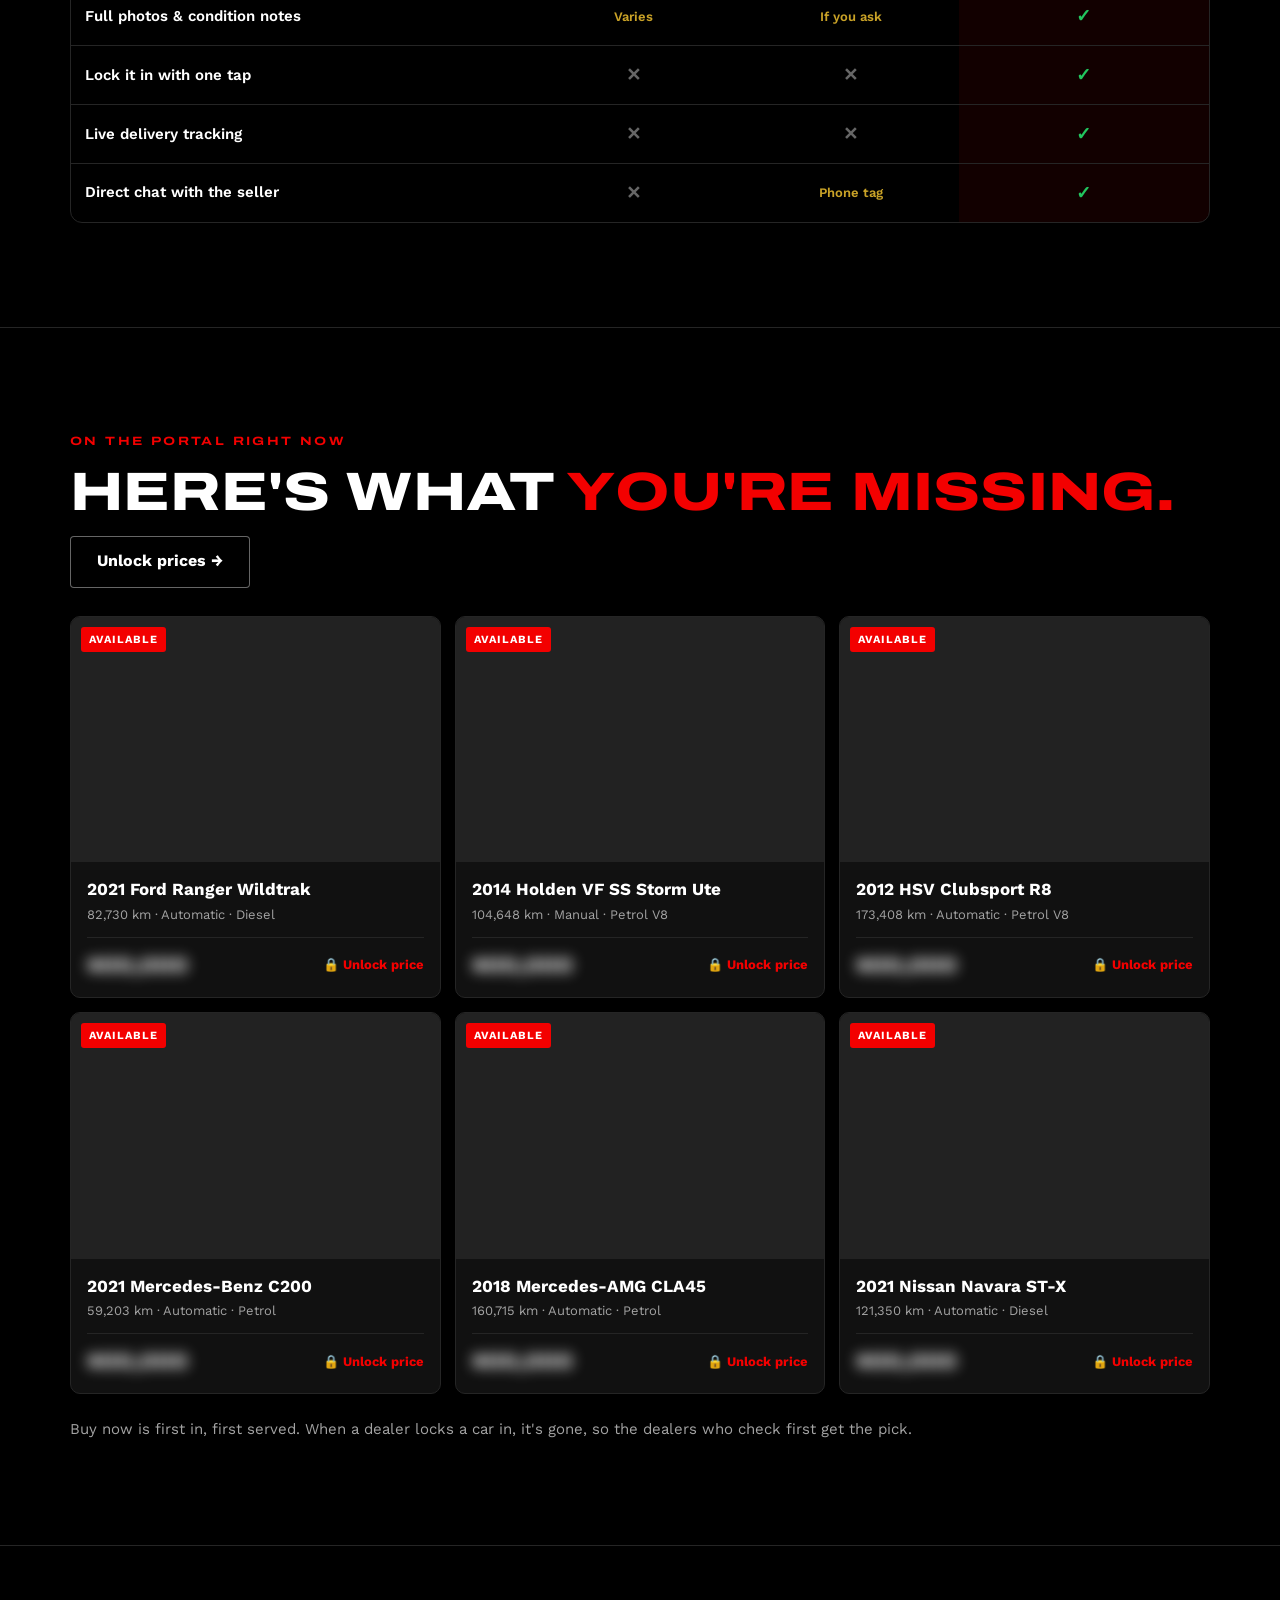
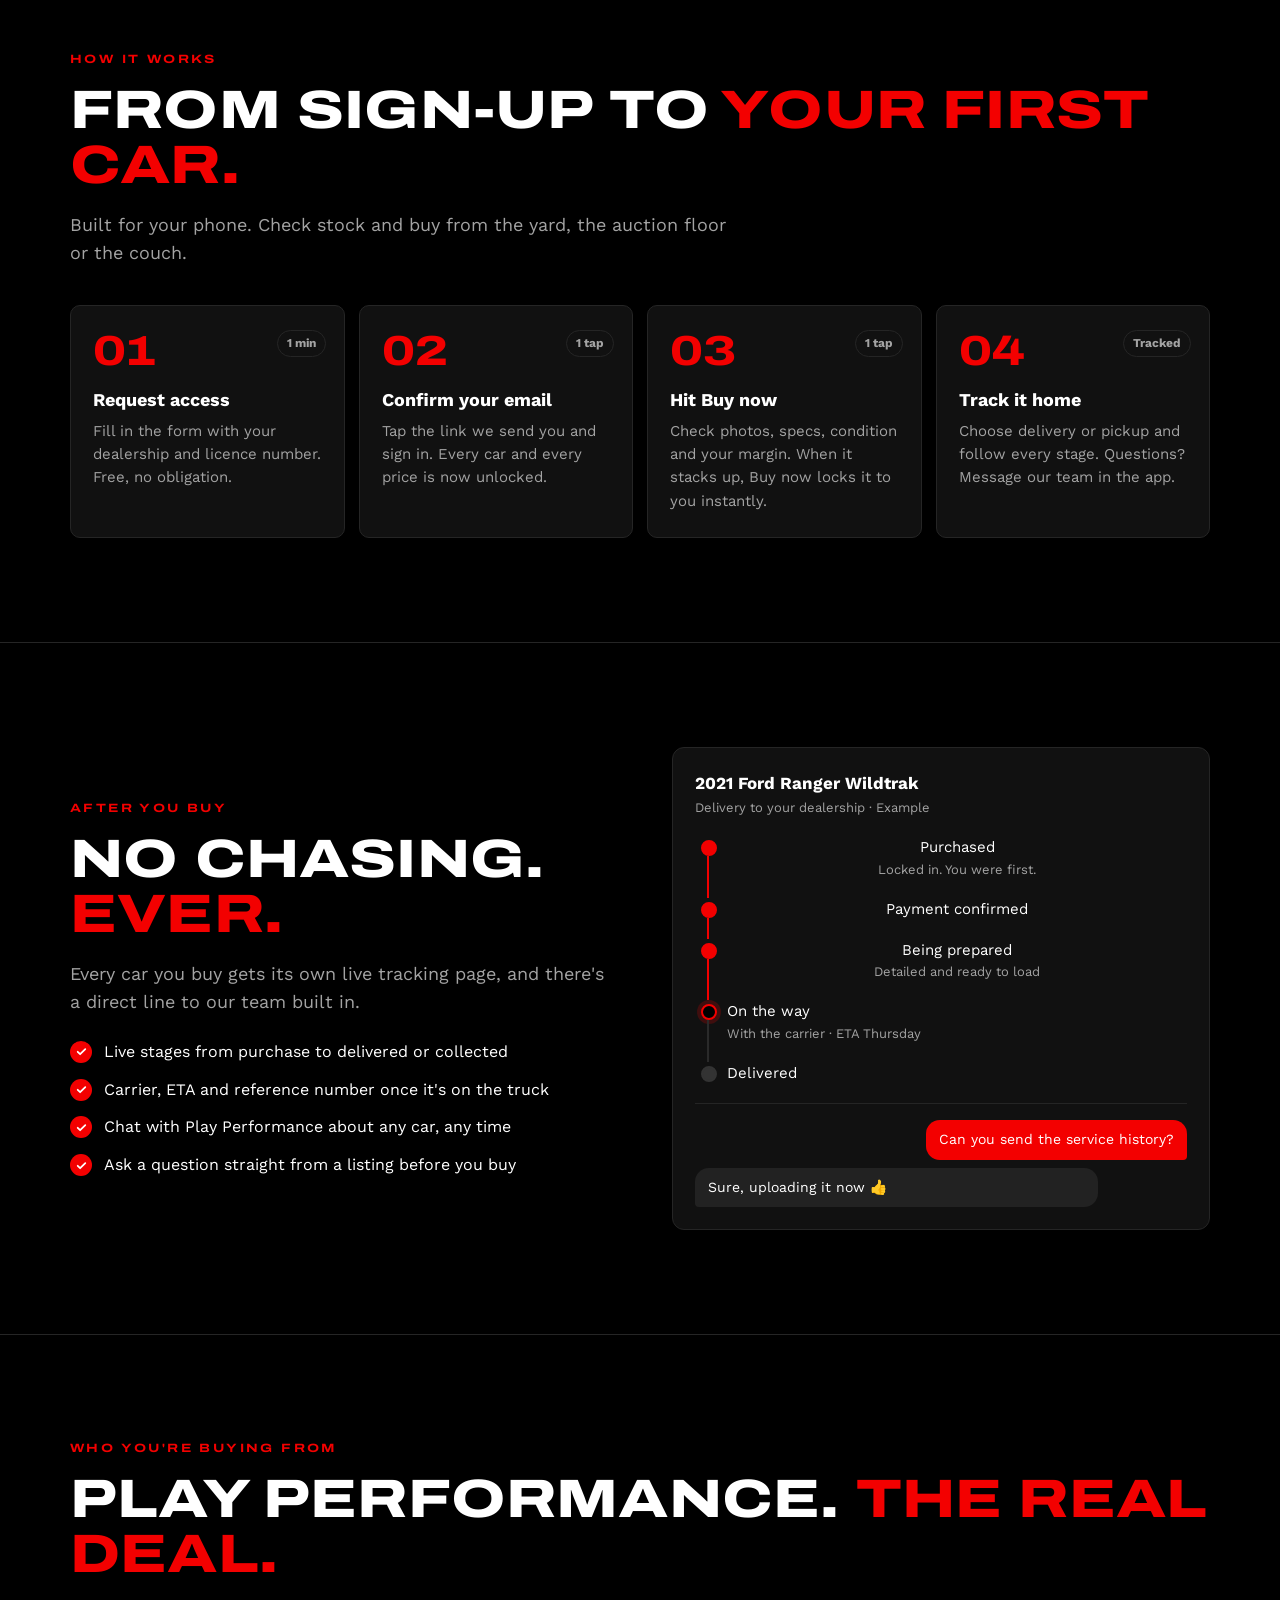
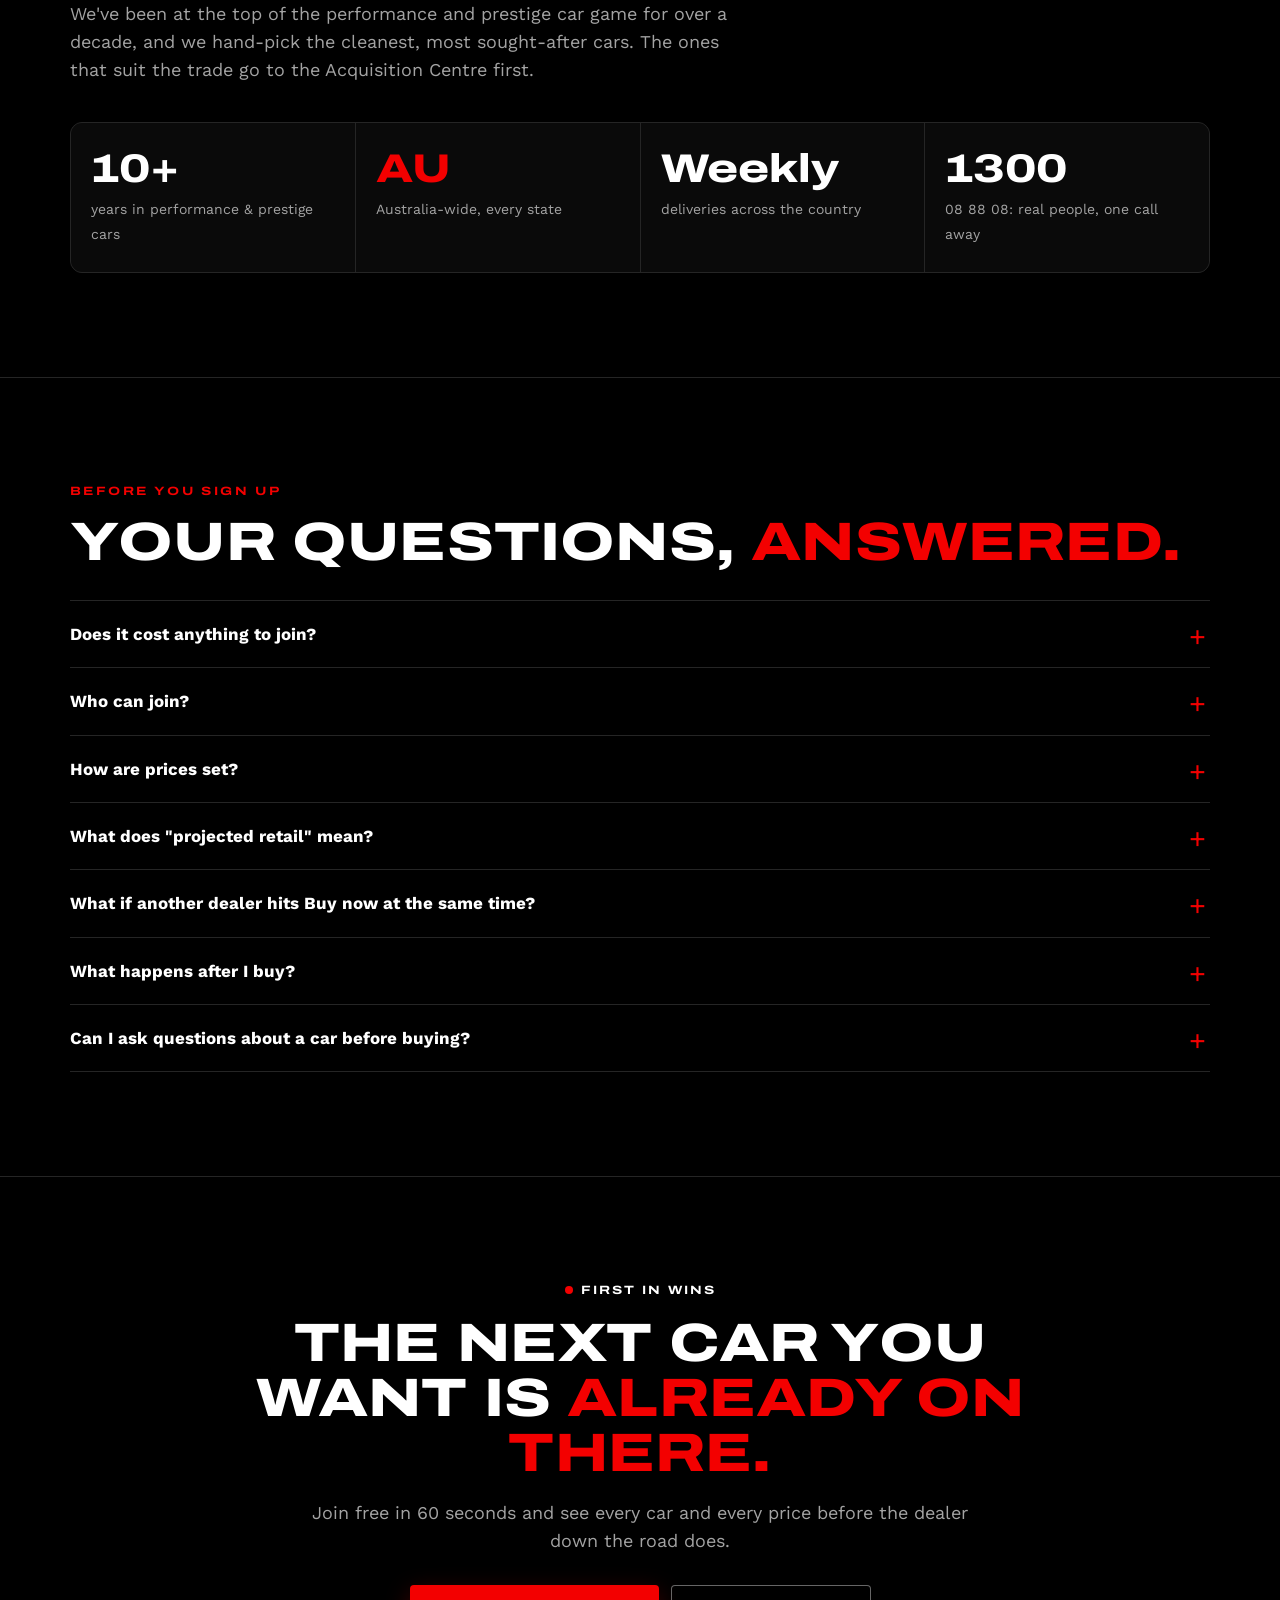
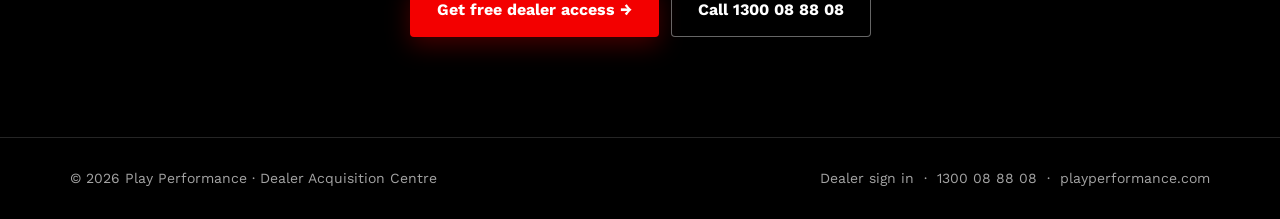
==== commit 2a3641ee: "Rebuild landing page as a sales page with built-in sign-up, margin calculator and auction comparison" ====
--- a/join/index.html
+++ b/join/index.html
@@ -4,10 +4,10 @@
 <meta charset="utf-8">
 <meta name="viewport" content="width=device-width, initial-scale=1, viewport-fit=cover">
 <meta name="theme-color" content="#000000">
-<title>Dealer Acquisition Centre | Play Performance</title>
-<meta name="description" content="Play Performance's trade-only stock portal for licensed motor dealers. Set wholesale prices, projected retail shown upfront, first to hit Buy now gets the car.">
-<meta property="og:title" content="Play Performance Dealer Acquisition Centre">
-<meta property="og:description" content="Trade stock at set wholesale prices. See your projected margin upfront. First in wins.">
+<title>Get Dealer Access | Play Performance Acquisition Centre</title>
+<meta name="description" content="Clean performance and prestige trade stock at fixed wholesale prices, with your projected retail margin shown on every car. Licensed dealers only. Free to join.">
+<meta property="og:title" content="Fixed-price trade stock for licensed dealers | Play Performance">
+<meta property="og:description" content="No auctions. No haggling. Your margin shown upfront on every car. First in wins.">
 <meta property="og:image" content="https://playperformance.com/wp-content/uploads/2026/11/PP67281-1024x683.jpg">
 <link rel="icon" href="https://playperformance.com/wp-content/uploads/2023/07/cropped-playperffavi-32x32.png">
 <link rel="apple-touch-icon" href="https://playperformance.com/wp-content/uploads/2023/07/cropped-playperffavi-180x180.png">
@@ -16,22 +16,21 @@
 <style>
 :root{--red:#F30000;--red-d:#c80000;--bg:#000;--card:#111;--card2:#181818;--line:#252525;--text:#fff;--muted:#a3a3a3;--green:#22c55e;--head:"Archivo",Arial,sans-serif}
 *{box-sizing:border-box}
-html{scroll-behavior:smooth}
+html{scroll-behavior:smooth;scroll-padding-top:80px}
 html,body{margin:0;background:var(--bg);color:var(--text)}
 body{font-family:"Work Sans",Arial,sans-serif;-webkit-font-smoothing:antialiased;line-height:1.55;padding-bottom:84px}
-@media(min-width:900px){body{padding-bottom:0}}
+@media(min-width:960px){body{padding-bottom:0}}
 a{color:inherit}
-img{display:block;max-width:100%}
 .hx{font-family:var(--head);font-stretch:125%;font-weight:800;text-transform:uppercase;letter-spacing:.2px;line-height:1.02;margin:0}
 .red{color:var(--red)}.muted{color:var(--muted)}.grn{color:var(--green)}
-.wrap{max-width:1160px;margin:0 auto;padding:0 20px}
-.btn{display:inline-flex;align-items:center;justify-content:center;gap:8px;min-height:50px;padding:0 24px;border-radius:4px;font-weight:700;font-size:16px;text-decoration:none;border:1.5px solid transparent;transition:background .15s,transform .15s}
+.wrap{max-width:1180px;margin:0 auto;padding:0 20px}
+.btn{display:inline-flex;align-items:center;justify-content:center;gap:8px;min-height:52px;padding:0 26px;border-radius:4px;font-weight:700;font-size:16px;text-decoration:none;border:1.5px solid transparent;transition:background .15s,transform .15s,box-shadow .15s;cursor:pointer;font-family:inherit}
 .btn:active{transform:scale(.98)}
-.btn-red{background:var(--red);color:#fff}.btn-red:hover{background:var(--red-d)}
-.btn-ghost{border-color:rgba(255,255,255,.45);color:#fff;background:rgba(0,0,0,.25);backdrop-filter:blur(6px)}.btn-ghost:hover{border-color:#fff}
-.kick{display:inline-flex;align-items:center;gap:8px;font-family:var(--head);font-stretch:125%;font-weight:700;font-size:12px;letter-spacing:2px;text-transform:uppercase;color:#fff}
-.dot{width:8px;height:8px;border-radius:50%;background:var(--red);box-shadow:0 0 0 0 rgba(243,0,0,.7);animation:pulse 1.8s infinite}
-@keyframes pulse{70%{box-shadow:0 0 0 10px rgba(243,0,0,0)}100%{box-shadow:0 0 0 0 rgba(243,0,0,0)}}
+.btn-red{background:var(--red);color:#fff;box-shadow:0 8px 24px rgba(243,0,0,.28)}.btn-red:hover{background:var(--red-d)}
+.btn-ghost{border-color:rgba(255,255,255,.4);color:#fff;background:rgba(0,0,0,.25)}.btn-ghost:hover{border-color:#fff}
+.kick{display:inline-flex;align-items:center;gap:8px;font-family:var(--head);font-stretch:125%;font-weight:700;font-size:12px;letter-spacing:2px;text-transform:uppercase}
+.dot{width:8px;height:8px;border-radius:50%;background:var(--red);animation:pulse 1.8s infinite}
+@keyframes pulse{0%{box-shadow:0 0 0 0 rgba(243,0,0,.7)}70%{box-shadow:0 0 0 10px rgba(243,0,0,0)}100%{box-shadow:0 0 0 0 rgba(243,0,0,0)}}
 
 /* nav */
 .nav{position:fixed;inset:0 0 auto;z-index:20;transition:background .25s,border-color .25s;border-bottom:1px solid transparent}
@@ -41,48 +40,104 @@
 .logo svg{height:34px;width:auto}
 .logo span{font-family:var(--head);font-stretch:125%;font-weight:800;font-size:9px;letter-spacing:2px;line-height:1.25;border-left:2px solid var(--red);padding-left:10px;text-transform:uppercase}
 .nav-r{display:flex;align-items:center;gap:18px}
-.nav-r a.sl{font-weight:600;text-decoration:none;font-size:15px}
-.nav-r a.sl:hover{color:var(--red)}
-.nav-r .btn{min-height:40px;padding:0 16px;font-size:14px}
+.nav-r a.sl{font-weight:600;text-decoration:none;font-size:15px}.nav-r a.sl:hover{color:var(--red)}
+.nav-r .btn{min-height:40px;padding:0 16px;font-size:14px;box-shadow:none}
 @media(max-width:560px){.logo span{display:none}.nav-r .btn{display:none}}
 
 /* hero */
-.hero{position:relative;min-height:100svh;display:flex;align-items:flex-end;overflow:hidden}
+.hero{position:relative;overflow:hidden}
 .slides,.slide,.shade{position:absolute;inset:0}
+.slides{bottom:auto;height:100svh;max-height:980px}
 .slide{background-size:cover;background-position:center;opacity:0;transform:scale(1.08);transition:opacity 1.4s ease,transform 7s linear}
 .slide.on{opacity:1;transform:scale(1)}
-.shade{background:linear-gradient(180deg,rgba(0,0,0,.55) 0%,rgba(0,0,0,.15) 35%,rgba(0,0,0,.75) 70%,#000 100%)}
-.hero .wrap{position:relative;padding-top:110px;padding-bottom:56px;width:100%}
-.hero h1{font-size:clamp(40px,10vw,92px);margin:18px 0 18px}
-.hero p.lead{font-size:clamp(17px,2.2vw,21px);max-width:620px;color:#e5e5e5;margin:0 0 28px}
-.ctas{display:flex;flex-wrap:wrap;gap:12px}
-@media(max-width:560px){.ctas .btn{flex:1 1 100%}}
-.chips{display:flex;flex-wrap:wrap;gap:8px;margin-top:26px}
-.chips span{font-size:13px;font-weight:600;padding:7px 12px;border-radius:999px;background:rgba(255,255,255,.08);border:1px solid rgba(255,255,255,.16);backdrop-filter:blur(6px)}
+.shade{background:linear-gradient(180deg,rgba(0,0,0,.6) 0%,rgba(0,0,0,.35) 30%,rgba(0,0,0,.85) 72%,#000 100%)}
+@media(min-width:960px){.shade{background:linear-gradient(90deg,rgba(0,0,0,.88) 0%,rgba(0,0,0,.55) 55%,rgba(0,0,0,.7) 100%),linear-gradient(180deg,transparent 70%,#000 100%)}}
+.hero-g{position:relative;display:grid;grid-template-columns:minmax(0,1fr);gap:34px;padding-top:120px;padding-bottom:64px}
+@media(min-width:960px){.hero-g{grid-template-columns:1.1fr 440px;gap:56px;align-items:center;min-height:100svh;padding-top:100px}}
+.hero h1{font-size:clamp(38px,8.6vw,66px);margin:16px 0 18px}
+.hero .lead{font-size:clamp(17px,2vw,20px);max-width:600px;color:#e7e7e7;margin:0 0 22px}
+.hl{list-style:none;padding:0;margin:0 0 26px;display:grid;gap:10px}
+.hl li{display:flex;gap:10px;font-weight:600;font-size:16px}
+.hl li:before{content:"";flex:0 0 22px;height:22px;border-radius:50%;background:var(--red) url("data:image/svg+xml,%3Csvg xmlns='http://www.w3.org/2000/svg' viewBox='0 0 24 24' fill='none' stroke='white' stroke-width='3.2' stroke-linecap='round' stroke-linejoin='round'%3E%3Cpath d='M5 12.5l4.5 4.5L19 7.5'/%3E%3C/svg%3E") center/13px no-repeat;margin-top:1px}
+.proof{display:flex;flex-wrap:wrap;gap:8px}
+.proof span{font-size:13px;font-weight:600;padding:7px 12px;border-radius:999px;background:rgba(255,255,255,.08);border:1px solid rgba(255,255,255,.16);backdrop-filter:blur(6px)}
+.mob-cta{margin-bottom:22px}
+@media(min-width:960px){.mob-cta{display:none}}
+
+/* form card */
+.fcard{background:rgba(14,14,14,.94);border:1px solid #2c2c2c;border-radius:12px;padding:26px 22px 22px;box-shadow:0 30px 80px rgba(0,0,0,.6);backdrop-filter:blur(12px)}
+@media(min-width:960px){.fcard{padding:24px 26px 20px}.fcard .fs{margin-bottom:14px}}
+.fcard .ft{display:flex;align-items:center;justify-content:space-between;gap:10px;margin-bottom:4px}
+.fcard h2.hx{font-size:clamp(22px,6vw,26px);margin:0}
+.fcard .free{font-size:11px;font-weight:700;letter-spacing:1px;text-transform:uppercase;color:var(--green);border:1px solid rgba(34,197,94,.4);background:rgba(34,197,94,.08);padding:4px 8px;border-radius:3px;white-space:nowrap}
+.fcard .fs{color:var(--muted);font-size:14px;margin:0 0 18px}
+.fg{display:grid;gap:10px}
+.two{display:grid;grid-template-columns:1fr 1fr;gap:10px}
+.lbl{display:block;font-size:13px;font-weight:600;margin:0 0 5px;color:#ddd}
+.lbl i{color:var(--red);font-style:normal;margin-left:2px}
+.lbl em{color:var(--muted);font-style:normal;font-weight:400}
+.inp{width:100%;height:44px;border-radius:4px;border:1px solid #333;background:#0a0a0a;color:#fff;padding:0 12px;font-size:16px;font-family:inherit;outline:none;transition:border-color .15s}
+.inp:focus{border-color:var(--red)}
+select.inp{appearance:none;background-image:url("data:image/svg+xml,%3Csvg xmlns='http://www.w3.org/2000/svg' viewBox='0 0 24 24' fill='none' stroke='%23999' stroke-width='2'%3E%3Cpath d='M6 9l6 6 6-6'/%3E%3C/svg%3E");background-repeat:no-repeat;background-position:right 10px center;background-size:16px;padding-right:32px}
+.pw{position:relative}.pw .inp{padding-right:64px}
+.pw button{position:absolute;right:6px;top:6px;height:32px;padding:0 10px;border:0;background:#1d1d1d;color:#ccc;border-radius:3px;font-size:13px;font-weight:600;cursor:pointer}
+.check{display:flex;gap:10px;align-items:flex-start;font-size:13px;color:#cfcfcf;cursor:pointer;line-height:1.45}
+.check input{width:18px;height:18px;margin:1px 0 0;accent-color:var(--red);flex:0 0 auto}
+.err{color:#ff5c5c;font-size:14px;font-weight:600;min-height:0}
+.err:empty{display:none}
+.fcard .btn{width:100%;min-height:54px;font-size:17px}
+.fnote{display:flex;justify-content:center;gap:14px;flex-wrap:wrap;font-size:12px;color:var(--muted);margin:12px 0 0}
+.fnote span:before{content:"✓ ";color:var(--green)}
+.fsw{text-align:center;font-size:14px;color:var(--muted);margin:14px 0 0}
+.fsw a{color:#fff;font-weight:700}
+.done{text-align:center;padding:16px 4px 6px}
+.done .big{width:64px;height:64px;border-radius:50%;background:rgba(34,197,94,.12);border:2px solid var(--green);display:flex;align-items:center;justify-content:center;font-size:30px;margin:0 auto 16px}
+.done p{color:#d4d4d4;margin:8px 0 18px}
 
 /* sections */
 section{padding:76px 0}
-@media(min-width:900px){section{padding:108px 0}}
+@media(min-width:960px){section{padding:104px 0}}
+.rule{border-top:1px solid var(--line)}
 .eyebrow{font-family:var(--head);font-stretch:125%;font-weight:700;font-size:12px;letter-spacing:2.4px;text-transform:uppercase;color:var(--red);margin:0 0 14px}
-h2.hx{font-size:clamp(30px,6vw,56px);margin-bottom:18px}
-.sub{font-size:18px;color:var(--muted);max-width:640px;margin:0}
-.rule{border-top:1px solid var(--line)}
-
-/* what */
-.what{display:grid;gap:40px}
-@media(min-width:900px){.what{grid-template-columns:1.05fr 1fr;align-items:center;gap:64px}}
-.price-demo{background:var(--card);border:1px solid var(--line);border-radius:10px;overflow:hidden}
-.pd-img{aspect-ratio:16/10;background:#222 center/cover}
-.pd-b{padding:20px}
-.pd-tag{display:inline-block;font-size:11px;font-weight:700;letter-spacing:1.5px;text-transform:uppercase;color:var(--muted);border:1px solid var(--line);border-radius:3px;padding:3px 8px;margin-bottom:10px}
-.pd-t{font-weight:700;font-size:19px;margin:0 0 2px}
-.pd-m{color:var(--muted);font-size:14px;margin:0 0 16px}
-.pd-row{display:flex;justify-content:space-between;align-items:baseline;padding:12px 0;border-top:1px solid var(--line)}
-.pd-row .l{color:var(--muted);font-size:14px}
-.pd-row .v{font-family:var(--head);font-stretch:125%;font-weight:800;font-size:22px}
-.pd-row .v.big{font-size:30px}
-.pd-buy{margin-top:14px;width:100%}
-.pd-note{font-size:12px;color:var(--muted);margin:12px 0 0}
+h2.hx{font-size:clamp(30px,5.6vw,54px);margin-bottom:18px}
+.sub{font-size:18px;color:var(--muted);max-width:660px;margin:0}
+.center{text-align:center}.center .sub{margin-left:auto;margin-right:auto}
+
+/* pain */
+.pains{display:grid;gap:12px;margin-top:36px}
+@media(min-width:760px){.pains{grid-template-columns:repeat(2,1fr)}}
+.pain{display:flex;gap:16px;background:var(--card);border:1px solid var(--line);border-left:3px solid #3a3a3a;border-radius:8px;padding:20px}
+.pain .x{flex:0 0 30px;height:30px;border-radius:50%;background:#1f1f1f;color:#ff5c5c;display:flex;align-items:center;justify-content:center;font-weight:800}
+.pain h3{margin:0 0 4px;font-size:17px}.pain p{margin:0;color:var(--muted);font-size:15px}
+.fix{margin-top:28px;display:flex;align-items:center;gap:14px;flex-wrap:wrap;font-family:var(--head);font-stretch:125%;font-weight:800;text-transform:uppercase;font-size:clamp(20px,3vw,28px)}
+.fix .arr{color:var(--red)}
+
+/* calculator */
+.calc{display:grid;gap:28px;margin-top:38px;background:linear-gradient(135deg,#140000 0%,#0b0b0b 55%);border:1px solid #3a0d0d;border-radius:14px;padding:26px 22px}
+@media(min-width:900px){.calc{grid-template-columns:1fr 1fr;gap:48px;padding:40px}}
+.rng{margin-bottom:26px}
+.rng .top{display:flex;justify-content:space-between;align-items:baseline;margin-bottom:10px}
+.rng .top b{font-family:var(--head);font-stretch:125%;font-weight:800;font-size:24px}
+input[type=range]{width:100%;accent-color:var(--red);height:28px}
+.out{display:grid;gap:1px;background:#2a0f0f;border-radius:10px;overflow:hidden;align-self:start}
+.out div{background:#0d0d0d;padding:16px 20px;display:flex;justify-content:space-between;align-items:baseline;gap:12px}
+.out .l{color:var(--muted);font-size:14px}
+.out .v{font-family:var(--head);font-stretch:125%;font-weight:800;font-size:22px}
+.out .yr{background:#170404}
+.out .yr .v{font-size:clamp(30px,5vw,42px);color:var(--green)}
+.calc .disc{font-size:12px;color:var(--muted);margin:14px 0 0}
+
+/* comparison */
+.cmp{margin-top:38px;border:1px solid var(--line);border-radius:12px;overflow:hidden}
+.cmp table{width:100%;border-collapse:collapse;font-size:15px}
+.cmp th,.cmp td{padding:15px 14px;border-bottom:1px solid var(--line);text-align:center;vertical-align:middle}
+.cmp tr:last-child td{border-bottom:0}
+.cmp th{font-size:13px;font-weight:700;color:var(--muted);background:#0b0b0b}
+.cmp th.us{background:var(--red);color:#fff}
+.cmp td:first-child,.cmp th:first-child{text-align:left;font-weight:600}
+.cmp td.us{background:rgba(243,0,0,.07);font-weight:700}
+.y{color:var(--green);font-weight:800;font-size:18px}.n{color:#666;font-weight:800;font-size:18px}.s{color:#c9a227;font-size:13px;font-weight:600}
+@media(max-width:620px){.cmp th,.cmp td{padding:12px 8px;font-size:13px}.cmp th{font-size:11px}}
 
 /* stock teaser */
 .stock-head{display:flex;flex-wrap:wrap;align-items:flex-end;justify-content:space-between;gap:16px;margin-bottom:28px}
@@ -102,41 +157,28 @@
 .lock .lk{font-size:13px;font-weight:700;color:var(--red);white-space:nowrap}
 
 /* steps */
-.steps{display:grid;gap:14px;margin-top:40px;counter-reset:s}
+.steps{display:grid;gap:14px;margin-top:38px;counter-reset:s}
 @media(min-width:760px){.steps{grid-template-columns:repeat(2,1fr)}}
 @media(min-width:1100px){.steps{grid-template-columns:repeat(4,1fr)}}
-.step{position:relative;background:var(--card);border:1px solid var(--line);border-radius:10px;padding:26px 22px 24px}
-.step:before{counter-increment:s;content:"0" counter(s);font-family:var(--head);font-stretch:125%;font-weight:800;font-size:44px;color:var(--red);line-height:1;display:block;margin-bottom:16px}
-.step h3{margin:0 0 8px;font-size:19px}
-.step p{margin:0;color:var(--muted);font-size:15px}
-.step .ic{position:absolute;right:20px;top:24px;font-size:24px;opacity:.9}
-
-/* benefits */
-.bens{display:grid;gap:1px;background:var(--line);border:1px solid var(--line);border-radius:10px;overflow:hidden;margin-top:40px}
-@media(min-width:700px){.bens{grid-template-columns:repeat(2,1fr)}}
-@media(min-width:1050px){.bens{grid-template-columns:repeat(3,1fr)}}
-.ben{background:#0a0a0a;padding:28px 24px}
-.ben .bi{width:44px;height:44px;border-radius:8px;background:rgba(243,0,0,.12);border:1px solid rgba(243,0,0,.35);display:flex;align-items:center;justify-content:center;font-size:21px;margin-bottom:16px}
-.ben h3{margin:0 0 6px;font-size:18px}
-.ben p{margin:0;color:var(--muted);font-size:15px}
-
-/* phone strip */
+.step{position:relative;background:var(--card);border:1px solid var(--line);border-radius:10px;padding:24px 22px}
+.step:before{counter-increment:s;content:"0" counter(s);font-family:var(--head);font-stretch:125%;font-weight:800;font-size:42px;color:var(--red);line-height:1;display:block;margin-bottom:14px}
+.step h3{margin:0 0 6px;font-size:18px}.step p{margin:0;color:var(--muted);font-size:15px}
+.step .t{position:absolute;right:18px;top:24px;font-size:12px;font-weight:700;color:var(--muted);border:1px solid var(--line);border-radius:999px;padding:3px 9px}
+
+/* split + tracking */
 .split{display:grid;gap:40px;align-items:center}
 @media(min-width:900px){.split{grid-template-columns:1fr 1fr;gap:64px}}
-.ticks{list-style:none;padding:0;margin:26px 0 0;display:grid;gap:14px}
+.ticks{list-style:none;padding:0;margin:24px 0 0;display:grid;gap:13px}
 .ticks li{display:flex;gap:12px;font-size:16px}
 .ticks li:before{content:"";flex:0 0 22px;height:22px;border-radius:50%;background:var(--red) url("data:image/svg+xml,%3Csvg xmlns='http://www.w3.org/2000/svg' viewBox='0 0 24 24' fill='none' stroke='white' stroke-width='3.2' stroke-linecap='round' stroke-linejoin='round'%3E%3Cpath d='M5 12.5l4.5 4.5L19 7.5'/%3E%3C/svg%3E") center/13px no-repeat;margin-top:1px}
 .track{background:var(--card);border:1px solid var(--line);border-radius:12px;padding:22px}
-.track h4{margin:0 0 2px;font-size:17px}
-.track .tm{color:var(--muted);font-size:13px;margin:0 0 18px}
+.track h4{margin:0 0 2px;font-size:17px}.track .tm{color:var(--muted);font-size:13px;margin:0 0 18px}
 .tl{list-style:none;margin:0;padding:0}
-.tl li{position:relative;padding:0 0 20px 32px;font-size:15px}
-.tl li:last-child{padding-bottom:0}
+.tl li{position:relative;padding:0 0 18px 32px;font-size:15px}.tl li:last-child{padding-bottom:0}
 .tl li:before{content:"";position:absolute;left:6px;top:4px;width:12px;height:12px;border-radius:50%;background:#333;border:2px solid #333}
 .tl li:after{content:"";position:absolute;left:12px;top:20px;bottom:0;width:2px;background:#2a2a2a}
 .tl li:last-child:after{display:none}
-.tl li.done:before{background:var(--red);border-color:var(--red)}
-.tl li.done:after{background:var(--red)}
+.tl li.done:before{background:var(--red);border-color:var(--red)}.tl li.done:after{background:var(--red)}
 .tl li.now:before{background:#000;border-color:var(--red);box-shadow:0 0 0 4px rgba(243,0,0,.2)}
 .tl li small{display:block;color:var(--muted);font-size:13px}
 .chatb{margin-top:18px;border-top:1px solid var(--line);padding-top:16px;display:grid;gap:8px}
@@ -144,8 +186,15 @@
 .bub.me{justify-self:end;background:var(--red);border-bottom-right-radius:4px}
 .bub.them{background:#222;border-bottom-left-radius:4px}
 
+/* why PP */
+.stats{display:grid;grid-template-columns:repeat(2,1fr);gap:1px;background:var(--line);border:1px solid var(--line);border-radius:12px;overflow:hidden;margin-top:38px}
+@media(min-width:900px){.stats{grid-template-columns:repeat(4,1fr)}}
+.stat{background:#0a0a0a;padding:26px 20px}
+.stat b{display:block;font-family:var(--head);font-stretch:125%;font-weight:800;font-size:clamp(28px,4vw,40px);line-height:1;margin-bottom:8px}
+.stat span{color:var(--muted);font-size:14px}
+
 /* faq */
-.faq{margin-top:34px;border-top:1px solid var(--line)}
+.faq{margin-top:30px;border-top:1px solid var(--line)}
 .faq details{border-bottom:1px solid var(--line)}
 .faq summary{list-style:none;cursor:pointer;padding:20px 40px 20px 0;font-weight:700;font-size:17px;position:relative}
 .faq summary::-webkit-details-marker{display:none}
@@ -153,43 +202,43 @@
 .faq details[open] summary:after{transform:rotate(45deg)}
 .faq p{margin:0 0 20px;color:var(--muted);max-width:760px}
 
-/* final cta */
-.final{position:relative;overflow:hidden;text-align:center;padding:96px 0}
-.final .bgimg{position:absolute;inset:0;background:url("https://playperformance.com/wp-content/uploads/2026/11/PP67036-1024x683.jpg") center/cover;opacity:.28;filter:grayscale(.3)}
-.final .wrap{position:relative}
-.final h2{margin-left:auto;margin-right:auto;max-width:820px}
+/* final */
+.final{position:relative;overflow:hidden;text-align:center;padding:100px 0}
+.final .bgimg{position:absolute;inset:0;background:url("https://playperformance.com/wp-content/uploads/2026/11/PP67036-1024x683.jpg") center/cover;opacity:.3}
+.final:after{content:"";position:absolute;inset:0;background:radial-gradient(ellipse at center,rgba(0,0,0,.3),#000 75%)}
+.final .wrap{position:relative;z-index:1}
+.final h2{margin-left:auto;margin-right:auto;max-width:860px}
 .final .sub{margin:0 auto 30px}
-.final .ctas{justify-content:center}
+.final .ctas{display:flex;flex-wrap:wrap;gap:12px;justify-content:center}
+@media(max-width:560px){.final .ctas .btn{flex:1 1 100%}}
 footer{border-top:1px solid var(--line);padding:30px 0;color:var(--muted);font-size:14px}
 footer .wrap{display:flex;flex-wrap:wrap;gap:12px 28px;justify-content:space-between;align-items:center}
 footer a{text-decoration:none}footer a:hover{color:#fff}
 
-/* sticky mobile cta */
-.mcta{position:fixed;left:0;right:0;bottom:0;z-index:30;padding:12px 16px calc(12px + env(safe-area-inset-bottom));background:rgba(0,0,0,.94);backdrop-filter:blur(10px);border-top:1px solid var(--line);display:flex;gap:10px;transform:translateY(110%);transition:transform .3s}
+.mcta{position:fixed;left:0;right:0;bottom:0;z-index:30;padding:12px 16px calc(12px + env(safe-area-inset-bottom));background:rgba(0,0,0,.94);backdrop-filter:blur(10px);border-top:1px solid var(--line);transform:translateY(110%);transition:transform .3s}
 .mcta.show{transform:none}
-.mcta .btn{flex:1;min-height:48px}
-.mcta .btn-ghost{flex:0 0 auto;padding:0 18px}
-@media(min-width:900px){.mcta{display:none}}
+.mcta .btn{width:100%;min-height:50px}
+@media(min-width:960px){.mcta{display:none}}
 
 .rv{opacity:0;transform:translateY(22px);transition:opacity .7s ease,transform .7s ease}
 .rv.in{opacity:1;transform:none}
-@media(prefers-reduced-motion:reduce){.rv{opacity:1;transform:none}.slide{transition:opacity .5s}.dot{animation:none}}
+@media(prefers-reduced-motion:reduce){.rv{opacity:1;transform:none}.slide{transition:opacity .5s}.dot{animation:none}html{scroll-behavior:auto}}
 </style>
 </head>
 <body>
 
 <header class="nav" id="nav">
   <div class="wrap">
-    <a class="logo" href="#top" aria-label="Play Performance"><svg xmlns="http://www.w3.org/2000/svg" viewBox="0 0 123 50" fill="none" aria-label="Play Performance"><path d="M71.7053 21.9331H71.8022H71.9908H72.0878H73.8296L73.2783 14.3462L69.7695 21.9331H70.0532H71.7053Z" fill="currentColor"/><path d="M23.8652 32.6092C25.6922 32.5235 27.5044 32.2419 29.2704 31.7692L27.7099 39.7432H67.1782L69.3331 35.0704L69.6743 39.7432H101.615L104.129 25.568L122.124 0H98.5639L97.5978 1.42679L97.1489 0H66.6215L54.6781 21.9886H51.7421L56.0447 0H35.4872L35.1963 1.51418C32.8026 0.508293 29.9743 0 26.7707 0H9.69693L8.98762 3.59194L6.02825 18.7052L1.91245 39.7503H22.4681L23.8652 32.6092ZM21.3404 29.9625L19.9038 37.2748H4.86821L11.6363 2.6895H26.4852C29.6457 2.6895 32.3518 3.22454 34.5283 4.29463C35.3515 4.68809 36.1259 5.17528 36.8358 5.74639L37.4338 2.68414H52.4766L48.1668 24.6709H56.0088L67.9486 2.6895H94.8737L96.4306 7.57089L99.7222 2.6895H116.642L101.279 24.5158L99.02 37.2748H85.2594L87.8919 23.8256L83.2338 11.5195L84.823 23.97L82.2174 37.2748H71.9297L71.549 32.0439H67.4781L65.0574 37.2748H30.6656L32.5996 27.3979C31.9298 27.7747 31.2378 28.1112 30.5274 28.4056C28.0277 29.4364 25.1905 29.9572 22.0875 29.9572L21.3404 29.9625Z" fill="currentColor"/><path d="M109.624 35.37H110.398C110.55 35.37 110.757 35.3932 110.818 35.4948C110.915 35.714 110.954 35.9538 110.933 36.1922C110.929 36.3114 110.936 36.4308 110.953 36.5489C110.969 36.6866 111.009 36.8206 111.071 36.9448L111.15 37.1035H112.7L112.321 36.6416C112.259 36.5481 112.221 36.441 112.21 36.3295C112.173 36.1246 112.156 35.9169 112.158 35.7088C112.162 35.5369 112.139 35.3653 112.089 35.2005C112.047 35.0625 111.974 34.9362 111.874 34.8314L111.834 34.7886L111.863 34.7618C111.98 34.6417 112.072 34.4999 112.134 34.3445C112.207 34.1526 112.242 33.9485 112.237 33.7434C112.237 33.2209 112.018 32.3416 110.592 32.3167H108.335V37.0982H109.624V35.37ZM109.624 33.4884H110.507C110.584 33.4881 110.661 33.4947 110.737 33.508C110.77 33.5125 110.802 33.5254 110.829 33.5455L110.859 33.5651C110.879 33.5772 110.895 33.5945 110.906 33.615C110.931 33.691 110.942 33.7707 110.938 33.8504C110.938 34.1447 110.831 34.2446 110.518 34.2446H109.62L109.624 33.4884Z" fill="currentColor"/><path d="M110.152 39.8019C111.176 39.8019 112.177 39.5003 113.028 38.9353C113.879 38.3704 114.543 37.5673 114.935 36.6278C115.327 35.6882 115.429 34.6544 115.229 33.657C115.03 32.6596 114.537 31.7434 113.813 31.0243C113.088 30.3052 112.166 29.8155 111.162 29.6171C110.157 29.4187 109.117 29.5205 108.171 29.9097C107.225 30.2989 106.416 30.9579 105.847 31.8035C105.278 32.649 104.975 33.6431 104.975 34.6601C104.976 36.0234 105.522 37.3304 106.493 38.2943C107.463 39.2583 108.779 39.8005 110.152 39.8019ZM110.152 30.2014C111.04 30.2014 111.908 30.4629 112.646 30.9528C113.384 31.4427 113.96 32.1391 114.299 32.9538C114.639 33.7685 114.728 34.665 114.555 35.53C114.382 36.3949 113.954 37.1893 113.326 37.8129C112.698 38.4364 111.898 38.8611 111.028 39.0331C110.157 39.2052 109.254 39.1169 108.434 38.7794C107.613 38.4419 106.912 37.8705 106.419 37.1372C105.926 36.404 105.662 35.5419 105.662 34.6601C105.662 33.4776 106.135 32.3435 106.977 31.5073C107.819 30.6711 108.961 30.2014 110.152 30.2014Z" fill="currentColor"/><path d="M24.6176 12.1384H21.9635L20.3581 20.3425L20.324 20.5208H23.1972C24.781 20.5101 26.038 20.1534 26.9359 19.424C27.6772 18.844 28.232 18.0618 28.5323 17.1732C28.6145 16.9316 28.6811 16.6849 28.7316 16.4348C28.9848 15.1383 28.7549 14.0842 28.0582 13.3102C27.392 12.5326 26.232 12.1384 24.6104 12.1384" fill="currentColor"/><path d="M7.92096 42.0083H4.14993V41.9958H1.52816V42.0083L1.12233 44.0611L0.79012 45.7608L0.384286 47.8261L0 49.7808H2.61638L2.99887 47.8189H6.77887C8.49918 47.8189 10.1548 46.5081 10.4691 44.9101C10.7833 43.3121 9.64306 42.0012 7.92096 42.0012M7.85272 44.9101C7.79153 45.1488 7.6528 45.3608 7.45803 45.5133C7.26325 45.6658 7.02328 45.7503 6.77528 45.7537H3.41188L3.74589 44.054H7.12186C7.23122 44.0488 7.34034 44.0685 7.44087 44.1115C7.5414 44.1546 7.63069 44.22 7.7019 44.3026C7.77311 44.3852 7.82437 44.4829 7.85176 44.5881C7.87914 44.6934 7.88193 44.8035 7.8599 44.9101" fill="currentColor"/><path d="M20.4443 43.9505L20.8268 41.9958H14.5005H13.6277H11.8841L10.3577 49.7683L10.3523 49.7915H19.2968L19.3004 49.7683L19.5949 48.2701L19.6847 47.8154H13.3566L13.5433 46.8719H19.4333L19.4351 46.8665H19.8715L20.254 44.9118H18.8156V44.9172H13.9258L14.1162 43.9505H20.4443Z" fill="currentColor"/><path d="M28.3994 42.0083H24.6284V41.9958H22.0067V42.0083L21.6044 44.0611L21.2704 45.7608L20.8646 47.8261L20.4803 49.7879H23.0967L23.4792 47.8261H25.9932L27.0526 49.7879H30.1054L28.597 47.5657C29.7588 47.1109 30.707 46.1014 30.9314 44.9243C31.2475 43.3192 30.1054 42.0155 28.3833 42.0155M28.315 44.9243C28.2533 45.1628 28.1144 45.3744 27.9198 45.5269C27.7251 45.6793 27.4854 45.764 27.2376 45.7679H23.8832L24.2172 44.0683H27.5824C27.6926 44.0613 27.803 44.0798 27.9049 44.1221C28.0068 44.1644 28.0975 44.2295 28.17 44.3124C28.2424 44.3952 28.2947 44.4935 28.3226 44.5996C28.3506 44.7058 28.3535 44.8169 28.3312 44.9243" fill="currentColor"/><path d="M40.9497 44.0058L41.3448 41.9958H35.207H32.6247H32.5906L31.0607 49.7915H33.6752L34.1332 47.4604H39.8472L39.8903 47.2375L40.1973 45.6716L40.2404 45.4505H34.5282L34.8119 44.0058H40.9497Z" fill="currentColor"/><path d="M47.2959 41.7852C43.884 41.7852 41.8171 42.9284 41.2353 45.8872C40.9875 47.1517 41.1365 48.097 41.6681 48.7515C42.3702 49.6183 43.7367 50 45.6833 50C49.0952 50 51.1495 48.8567 51.7331 45.8979C51.9827 44.621 51.8319 43.6882 51.3004 43.0319C50.6 42.1562 49.2425 41.7834 47.2959 41.7834M49.1168 45.8855C48.9372 46.795 47.9639 47.8277 46.1071 47.8277C45.1123 47.8277 44.491 47.5388 44.1552 47.1286C44.0127 46.9568 43.9114 46.7553 43.8588 46.539C43.8063 46.3227 43.8038 46.0974 43.8517 45.8801C44.0312 44.9688 45.0045 43.9361 46.8703 43.9361C47.8544 43.9361 48.4865 44.225 48.8241 44.6352C48.9631 44.8087 49.0616 45.0107 49.1122 45.2267C49.1628 45.4426 49.1644 45.6671 49.1168 45.8837" fill="currentColor"/><path d="M59.9359 42.0083H56.1649V41.9958H53.5432V42.0083L53.1391 44.0611L52.8051 45.7608L52.3993 47.8261L52.0168 49.7879H54.6314L55.0156 47.8261H57.5297L58.5874 49.7879H61.6509L60.1425 47.5657C61.3043 47.1109 62.2524 46.1014 62.4769 44.9243C62.7947 43.3192 61.6527 42.0155 59.9306 42.0155M59.8623 44.9243C59.8006 45.1628 59.6617 45.3744 59.4671 45.5269C59.2724 45.6793 59.0327 45.764 58.7849 45.7679H55.4197L55.7537 44.0683H59.1189C59.2291 44.0613 59.3395 44.0798 59.4414 44.1221C59.5433 44.1644 59.634 44.2295 59.7065 44.3124C59.7789 44.3952 59.8312 44.4935 59.8591 44.5996C59.8871 44.7058 59.89 44.8169 59.8677 44.9243" fill="currentColor"/><path d="M73.1544 41.9958H72.8958L69.0476 46.6276L67.004 41.9958H66.7472H64.1309L62.6027 49.7808H65.2191L65.9733 45.9374L67.7708 49.7683H68.4298H69.0781L72.3786 45.9374L71.6244 49.7808H74.2516L75.7815 41.9958H73.1544Z" fill="currentColor"/><path d="M81.3932 41.9958L75.1944 49.7683H78.2471L79.1827 48.593H84.7171L85.2002 49.7683H88.2529L85.1068 41.9958H81.3932ZM80.8276 46.5277L82.8585 43.9844L83.8803 46.5277H80.8276Z" fill="currentColor"/><path d="M98.2515 41.9958L97.2943 46.8719L93.8465 41.9958H90.7273L89.201 49.7683L89.1992 49.7808H91.8263L92.7871 44.894L96.2331 49.7683H96.7251L96.7233 49.7808H99.3397L99.3415 49.7683L100.868 41.9958H99.1242H98.2515Z" fill="currentColor"/><path d="M107.205 41.7854C103.793 41.7854 101.726 42.9286 101.144 45.8874C100.895 47.1519 101.046 48.0971 101.577 48.7517C102.278 49.6167 103.646 50.0001 105.591 50.0001C108.71 50.0001 110.71 49.0335 111.47 46.5919H108.735C108.291 47.2571 107.395 47.8403 106.02 47.8403C105.025 47.8403 104.404 47.5514 104.068 47.1412C103.925 46.9696 103.824 46.7681 103.771 46.5519C103.718 46.3356 103.715 46.1102 103.763 45.8927C103.942 44.9814 104.915 43.9487 106.783 43.9487C107.767 43.9487 108.399 44.2377 108.737 44.6479C108.865 44.8054 108.958 44.9876 109.012 45.1829H111.752C111.831 44.2609 111.648 43.551 111.213 43.0285C110.513 42.1528 109.153 41.78 107.209 41.78" fill="currentColor"/><path d="M121.939 43.9505L122.321 41.9958H115.995H115.122H113.379L111.852 49.7683L111.847 49.7915H120.791L120.795 49.7683L121.09 48.2701L121.179 47.8154H114.851L115.038 46.8719H119.858H120.928H121.364L121.749 44.9172H121.312H120.31H115.42L115.611 43.9505H121.939Z" fill="currentColor"/></svg><span class="sub">Acquisition<br>Centre</span><span>Dealer<br>Acquisition<br>Centre</span></a>
+    <a class="logo" href="#top" aria-label="Play Performance"><svg xmlns="http://www.w3.org/2000/svg" viewBox="0 0 123 50" fill="none" aria-label="Play Performance"><path d="M71.7053 21.9331H71.8022H71.9908H72.0878H73.8296L73.2783 14.3462L69.7695 21.9331H70.0532H71.7053Z" fill="currentColor"/><path d="M23.8652 32.6092C25.6922 32.5235 27.5044 32.2419 29.2704 31.7692L27.7099 39.7432H67.1782L69.3331 35.0704L69.6743 39.7432H101.615L104.129 25.568L122.124 0H98.5639L97.5978 1.42679L97.1489 0H66.6215L54.6781 21.9886H51.7421L56.0447 0H35.4872L35.1963 1.51418C32.8026 0.508293 29.9743 0 26.7707 0H9.69693L8.98762 3.59194L6.02825 18.7052L1.91245 39.7503H22.4681L23.8652 32.6092ZM21.3404 29.9625L19.9038 37.2748H4.86821L11.6363 2.6895H26.4852C29.6457 2.6895 32.3518 3.22454 34.5283 4.29463C35.3515 4.68809 36.1259 5.17528 36.8358 5.74639L37.4338 2.68414H52.4766L48.1668 24.6709H56.0088L67.9486 2.6895H94.8737L96.4306 7.57089L99.7222 2.6895H116.642L101.279 24.5158L99.02 37.2748H85.2594L87.8919 23.8256L83.2338 11.5195L84.823 23.97L82.2174 37.2748H71.9297L71.549 32.0439H67.4781L65.0574 37.2748H30.6656L32.5996 27.3979C31.9298 27.7747 31.2378 28.1112 30.5274 28.4056C28.0277 29.4364 25.1905 29.9572 22.0875 29.9572L21.3404 29.9625Z" fill="currentColor"/><path d="M109.624 35.37H110.398C110.55 35.37 110.757 35.3932 110.818 35.4948C110.915 35.714 110.954 35.9538 110.933 36.1922C110.929 36.3114 110.936 36.4308 110.953 36.5489C110.969 36.6866 111.009 36.8206 111.071 36.9448L111.15 37.1035H112.7L112.321 36.6416C112.259 36.5481 112.221 36.441 112.21 36.3295C112.173 36.1246 112.156 35.9169 112.158 35.7088C112.162 35.5369 112.139 35.3653 112.089 35.2005C112.047 35.0625 111.974 34.9362 111.874 34.8314L111.834 34.7886L111.863 34.7618C111.98 34.6417 112.072 34.4999 112.134 34.3445C112.207 34.1526 112.242 33.9485 112.237 33.7434C112.237 33.2209 112.018 32.3416 110.592 32.3167H108.335V37.0982H109.624V35.37ZM109.624 33.4884H110.507C110.584 33.4881 110.661 33.4947 110.737 33.508C110.77 33.5125 110.802 33.5254 110.829 33.5455L110.859 33.5651C110.879 33.5772 110.895 33.5945 110.906 33.615C110.931 33.691 110.942 33.7707 110.938 33.8504C110.938 34.1447 110.831 34.2446 110.518 34.2446H109.62L109.624 33.4884Z" fill="currentColor"/><path d="M110.152 39.8019C111.176 39.8019 112.177 39.5003 113.028 38.9353C113.879 38.3704 114.543 37.5673 114.935 36.6278C115.327 35.6882 115.429 34.6544 115.229 33.657C115.03 32.6596 114.537 31.7434 113.813 31.0243C113.088 30.3052 112.166 29.8155 111.162 29.6171C110.157 29.4187 109.117 29.5205 108.171 29.9097C107.225 30.2989 106.416 30.9579 105.847 31.8035C105.278 32.649 104.975 33.6431 104.975 34.6601C104.976 36.0234 105.522 37.3304 106.493 38.2943C107.463 39.2583 108.779 39.8005 110.152 39.8019ZM110.152 30.2014C111.04 30.2014 111.908 30.4629 112.646 30.9528C113.384 31.4427 113.96 32.1391 114.299 32.9538C114.639 33.7685 114.728 34.665 114.555 35.53C114.382 36.3949 113.954 37.1893 113.326 37.8129C112.698 38.4364 111.898 38.8611 111.028 39.0331C110.157 39.2052 109.254 39.1169 108.434 38.7794C107.613 38.4419 106.912 37.8705 106.419 37.1372C105.926 36.404 105.662 35.5419 105.662 34.6601C105.662 33.4776 106.135 32.3435 106.977 31.5073C107.819 30.6711 108.961 30.2014 110.152 30.2014Z" fill="currentColor"/><path d="M24.6176 12.1384H21.9635L20.3581 20.3425L20.324 20.5208H23.1972C24.781 20.5101 26.038 20.1534 26.9359 19.424C27.6772 18.844 28.232 18.0618 28.5323 17.1732C28.6145 16.9316 28.6811 16.6849 28.7316 16.4348C28.9848 15.1383 28.7549 14.0842 28.0582 13.3102C27.392 12.5326 26.232 12.1384 24.6104 12.1384" fill="currentColor"/><path d="M7.92096 42.0083H4.14993V41.9958H1.52816V42.0083L1.12233 44.0611L0.79012 45.7608L0.384286 47.8261L0 49.7808H2.61638L2.99887 47.8189H6.77887C8.49918 47.8189 10.1548 46.5081 10.4691 44.9101C10.7833 43.3121 9.64306 42.0012 7.92096 42.0012M7.85272 44.9101C7.79153 45.1488 7.6528 45.3608 7.45803 45.5133C7.26325 45.6658 7.02328 45.7503 6.77528 45.7537H3.41188L3.74589 44.054H7.12186C7.23122 44.0488 7.34034 44.0685 7.44087 44.1115C7.5414 44.1546 7.63069 44.22 7.7019 44.3026C7.77311 44.3852 7.82437 44.4829 7.85176 44.5881C7.87914 44.6934 7.88193 44.8035 7.8599 44.9101" fill="currentColor"/><path d="M20.4443 43.9505L20.8268 41.9958H14.5005H13.6277H11.8841L10.3577 49.7683L10.3523 49.7915H19.2968L19.3004 49.7683L19.5949 48.2701L19.6847 47.8154H13.3566L13.5433 46.8719H19.4333L19.4351 46.8665H19.8715L20.254 44.9118H18.8156V44.9172H13.9258L14.1162 43.9505H20.4443Z" fill="currentColor"/><path d="M28.3994 42.0083H24.6284V41.9958H22.0067V42.0083L21.6044 44.0611L21.2704 45.7608L20.8646 47.8261L20.4803 49.7879H23.0967L23.4792 47.8261H25.9932L27.0526 49.7879H30.1054L28.597 47.5657C29.7588 47.1109 30.707 46.1014 30.9314 44.9243C31.2475 43.3192 30.1054 42.0155 28.3833 42.0155M28.315 44.9243C28.2533 45.1628 28.1144 45.3744 27.9198 45.5269C27.7251 45.6793 27.4854 45.764 27.2376 45.7679H23.8832L24.2172 44.0683H27.5824C27.6926 44.0613 27.803 44.0798 27.9049 44.1221C28.0068 44.1644 28.0975 44.2295 28.17 44.3124C28.2424 44.3952 28.2947 44.4935 28.3226 44.5996C28.3506 44.7058 28.3535 44.8169 28.3312 44.9243" fill="currentColor"/><path d="M40.9497 44.0058L41.3448 41.9958H35.207H32.6247H32.5906L31.0607 49.7915H33.6752L34.1332 47.4604H39.8472L39.8903 47.2375L40.1973 45.6716L40.2404 45.4505H34.5282L34.8119 44.0058H40.9497Z" fill="currentColor"/><path d="M47.2959 41.7852C43.884 41.7852 41.8171 42.9284 41.2353 45.8872C40.9875 47.1517 41.1365 48.097 41.6681 48.7515C42.3702 49.6183 43.7367 50 45.6833 50C49.0952 50 51.1495 48.8567 51.7331 45.8979C51.9827 44.621 51.8319 43.6882 51.3004 43.0319C50.6 42.1562 49.2425 41.7834 47.2959 41.7834M49.1168 45.8855C48.9372 46.795 47.9639 47.8277 46.1071 47.8277C45.1123 47.8277 44.491 47.5388 44.1552 47.1286C44.0127 46.9568 43.9114 46.7553 43.8588 46.539C43.8063 46.3227 43.8038 46.0974 43.8517 45.8801C44.0312 44.9688 45.0045 43.9361 46.8703 43.9361C47.8544 43.9361 48.4865 44.225 48.8241 44.6352C48.9631 44.8087 49.0616 45.0107 49.1122 45.2267C49.1628 45.4426 49.1644 45.6671 49.1168 45.8837" fill="currentColor"/><path d="M59.9359 42.0083H56.1649V41.9958H53.5432V42.0083L53.1391 44.0611L52.8051 45.7608L52.3993 47.8261L52.0168 49.7879H54.6314L55.0156 47.8261H57.5297L58.5874 49.7879H61.6509L60.1425 47.5657C61.3043 47.1109 62.2524 46.1014 62.4769 44.9243C62.7947 43.3192 61.6527 42.0155 59.9306 42.0155M59.8623 44.9243C59.8006 45.1628 59.6617 45.3744 59.4671 45.5269C59.2724 45.6793 59.0327 45.764 58.7849 45.7679H55.4197L55.7537 44.0683H59.1189C59.2291 44.0613 59.3395 44.0798 59.4414 44.1221C59.5433 44.1644 59.634 44.2295 59.7065 44.3124C59.7789 44.3952 59.8312 44.4935 59.8591 44.5996C59.8871 44.7058 59.89 44.8169 59.8677 44.9243" fill="currentColor"/><path d="M73.1544 41.9958H72.8958L69.0476 46.6276L67.004 41.9958H66.7472H64.1309L62.6027 49.7808H65.2191L65.9733 45.9374L67.7708 49.7683H68.4298H69.0781L72.3786 45.9374L71.6244 49.7808H74.2516L75.7815 41.9958H73.1544Z" fill="currentColor"/><path d="M81.3932 41.9958L75.1944 49.7683H78.2471L79.1827 48.593H84.7171L85.2002 49.7683H88.2529L85.1068 41.9958H81.3932ZM80.8276 46.5277L82.8585 43.9844L83.8803 46.5277H80.8276Z" fill="currentColor"/><path d="M98.2515 41.9958L97.2943 46.8719L93.8465 41.9958H90.7273L89.201 49.7683L89.1992 49.7808H91.8263L92.7871 44.894L96.2331 49.7683H96.7251L96.7233 49.7808H99.3397L99.3415 49.7683L100.868 41.9958H99.1242H98.2515Z" fill="currentColor"/><path d="M107.205 41.7854C103.793 41.7854 101.726 42.9286 101.144 45.8874C100.895 47.1519 101.046 48.0971 101.577 48.7517C102.278 49.6167 103.646 50.0001 105.591 50.0001C108.71 50.0001 110.71 49.0335 111.47 46.5919H108.735C108.291 47.2571 107.395 47.8403 106.02 47.8403C105.025 47.8403 104.404 47.5514 104.068 47.1412C103.925 46.9696 103.824 46.7681 103.771 46.5519C103.718 46.3356 103.715 46.1102 103.763 45.8927C103.942 44.9814 104.915 43.9487 106.783 43.9487C107.767 43.9487 108.399 44.2377 108.737 44.6479C108.865 44.8054 108.958 44.9876 109.012 45.1829H111.752C111.831 44.2609 111.648 43.551 111.213 43.0285C110.513 42.1528 109.153 41.78 107.209 41.78" fill="currentColor"/><path d="M121.939 43.9505L122.321 41.9958H115.995H115.122H113.379L111.852 49.7683L111.847 49.7915H120.791L120.795 49.7683L121.09 48.2701L121.179 47.8154H114.851L115.038 46.8719H119.858H120.928H121.364L121.749 44.9172H121.312H120.31H115.42L115.611 43.9505H121.939Z" fill="currentColor"/></svg><span class="sub">Acquisition<br>Centre</span></a>
     <nav class="nav-r">
-      <a class="sl" href="../#signin">Sign in</a>
-      <a class="btn btn-red" href="../#signup">Request access</a>
+      <a class="sl" href="../#signin">Dealer sign in</a>
+      <a class="btn btn-red" href="#join">Get free access</a>
     </nav>
   </div>
 </header>
 
 <main id="top">
-  <!-- HERO -->
+  <!-- HERO + FORM -->
   <div class="hero">
     <div class="slides" aria-hidden="true">
       <div class="slide on" style="background-image:url('https://playperformance.com/wp-content/uploads/2026/11/PP67281-1024x683.jpg')"></div>
@@ -200,44 +249,112 @@
       <div class="slide" style="background-image:url('https://playperformance.com/wp-content/uploads/2026/11/PP67064-1024x683.jpg')"></div>
       <div class="shade"></div>
     </div>
-    <div class="wrap">
-      <div class="kick"><span class="dot"></span> For licensed motor dealers</div>
-      <h1 class="hx">Trade stock.<br>Set prices.<br><span class="red">First in wins.</span></h1>
-      <p class="lead">The Play Performance Dealer Acquisition Centre is our private, trade-only stock portal. See our performance and prestige cars before anyone else, at a fixed wholesale price, with your projected retail margin shown upfront.</p>
-      <div class="ctas">
-        <a class="btn btn-red" href="../#signup">Request dealer access <span aria-hidden="true">→</span></a>
-        <a class="btn btn-ghost" href="#how">See how it works</a>
-      </div>
-      <div class="chips"><span>🔒 Dealers only</span><span>💲 Set wholesale prices</span><span>⚡ Buy now, no haggling</span><span>🚚 Delivery tracked</span></div>
+    <div class="wrap hero-g">
+      <div>
+        <div class="kick"><span class="dot"></span> Licensed motor dealers only</div>
+        <h1 class="hx">Clean stock.<br>Fixed price.<br><span class="red">Your margin, upfront.</span></h1>
+        <p class="lead">Get first look at Play Performance's trade stock: hand-picked performance, 4x4 and prestige cars at one set wholesale price, with the projected retail and your margin on every listing. See it, like the numbers, hit <b>Buy now</b>. Done.</p>
+        <ul class="hl">
+          <li>No auctions, no bidding wars, no haggling</li>
+          <li>Projected retail &amp; margin shown before you commit</li>
+          <li>Australia-wide delivery, tracked to your yard</li>
+        </ul>
+        <div class="mob-cta"><a class="btn btn-red" href="#join" style="width:100%">Get free dealer access →</a></div>
+        <div class="proof"><span>🏁 10+ years in performance cars</span><span>🇦🇺 Australia-wide</span><span>🚚 Delivering every week</span></div>
+      </div>
+
+      <!-- SIGN-UP FORM -->
+      <div class="fcard" id="join">
+        <div id="fWrap">
+          <div class="ft"><h2 class="hx">Get dealer <span class="red">access</span></h2><span class="free">Free</span></div>
+          <p class="fs">Takes about 60 seconds. Unlock live stock and real prices.</p>
+          <form id="jf" class="fg" novalidate>
+            <div><label class="lbl" for="jName">Full name<i>*</i></label><input id="jName" class="inp" autocomplete="name"></div>
+            <div class="two">
+              <div><label class="lbl" for="jPhone">Mobile<i>*</i></label><input id="jPhone" class="inp" type="tel" inputmode="tel" autocomplete="tel"></div>
+              <div><label class="lbl" for="jState">State<i>*</i></label><select id="jState" class="inp"><option value="">Select…</option><option>QLD</option><option>NSW</option><option>VIC</option><option>SA</option><option>WA</option><option>TAS</option><option>NT</option><option>ACT</option></select></div>
+            </div>
+            <div><label class="lbl" for="jEmail">Work email<i>*</i></label><input id="jEmail" class="inp" type="email" inputmode="email" autocomplete="email"></div>
+            <div class="two">
+              <div><label class="lbl" for="jDealer">Dealership<i>*</i></label><input id="jDealer" class="inp" autocomplete="organization" placeholder="Business name"></div>
+              <div><label class="lbl" for="jLic">Dealer licence no.<i>*</i></label><input id="jLic" class="inp" autocapitalize="characters" placeholder="e.g. MD12345"></div>
+            </div>
+            <div><label class="lbl" for="jLook">What stock do you want? <em>(optional)</em></label><input id="jLook" class="inp" placeholder="e.g. V8 utes, late-model 4x4s"></div>
+            <div><label class="lbl" for="jPw">Create a password<i>*</i></label><div class="pw"><input id="jPw" class="inp" type="password" autocomplete="new-password" placeholder="At least 8 characters"><button type="button" id="jEye">Show</button></div></div>
+            <label class="check"><input type="checkbox" id="jOk"><span>I'm a licensed motor dealer and agree to Play Performance contacting me about stock and my account.</span></label>
+            <div class="err" id="jErr"></div>
+            <button class="btn btn-red" type="submit" id="jGo">Unlock the stock →</button>
+          </form>
+          <div class="fnote"><span>Free to join</span><span>No obligation to buy</span><span>Dealers only</span></div>
+          <p class="fsw">Already have access? <a href="../#signin">Sign in</a></p>
+        </div>
+      </div>
     </div>
   </div>
 
-  <!-- WHAT IT IS -->
-  <section id="what">
-    <div class="wrap what">
-      <div class="rv">
-        <p class="eyebrow">What it is</p>
-        <h2 class="hx">Our trade stock, <span class="red">straight to your yard.</span></h2>
-        <p class="sub">Every car we take in that suits the trade goes up here first, with full photos, specs, condition notes and one clear wholesale price. No auctions, no bidding wars and no back-and-forth on the phone. If the numbers work for you, hit <b style="color:#fff">Buy now</b> and it's yours.</p>
-        <ul class="ticks">
-          <li>One set wholesale price on every car</li>
-          <li>Projected retail and your margin shown on every listing</li>
-          <li>First dealer to hit Buy now locks the car in, in real time</li>
-          <li>Delivery or pickup, tracked from purchase to your door</li>
-        </ul>
-      </div>
-      <div class="price-demo rv" aria-label="Example listing">
-        <div class="pd-img" style="background-image:url('https://playperformance.com/wp-content/uploads/2026/11/PP67270-1024x683.jpg')"></div>
-        <div class="pd-b">
-          <span class="pd-tag">Example listing</span>
-          <p class="pd-t">2023 Toyota HiLux SR5</p>
-          <p class="pd-m">49,528 km · Automatic · Diesel · 4WD</p>
-          <div class="pd-row"><span class="l">Wholesale price</span><span class="v big">$40,000</span></div>
-          <div class="pd-row"><span class="l">Projected retail (+25%)</span><span class="v">$50,000</span></div>
-          <div class="pd-row"><span class="l">Your projected margin</span><span class="v grn">+$10,000</span></div>
-          <a class="btn btn-red pd-buy" href="../#signup">Buy now</a>
-          <p class="pd-note">Figures are illustrative. Real prices are visible once you're signed in.</p>
+  <!-- PAIN -->
+  <section class="rule">
+    <div class="wrap">
+      <div class="rv">
+        <p class="eyebrow">Sound familiar?</p>
+        <h2 class="hx">Buying stock <span class="red">shouldn't be this hard.</span></h2>
+        <p class="sub">Every hour spent chasing cars is an hour you're not selling them.</p>
+      </div>
+      <div class="pains">
+        <div class="pain rv"><span class="x">✕</span><div><h3>Bidding wars that eat your margin</h3><p>You do the numbers, then watch the price climb past them while the clock ticks down.</p></div></div>
+        <div class="pain rv"><span class="x">✕</span><div><h3>Buying off three blurry photos</h3><p>Then finding out about the damage, the warning light and the missing books when it lands.</p></div></div>
+        <div class="pain rv"><span class="x">✕</span><div><h3>Phone tag and "what's your best price?"</h3><p>Ringing around, waiting on call-backs, and haggling over every car.</p></div></div>
+        <div class="pain rv"><span class="x">✕</span><div><h3>No idea where your car is</h3><p>You've paid, it's "on a truck somewhere", and nobody's answering.</p></div></div>
+      </div>
+      <div class="fix rv"><span>We built the fix</span><span class="arr">→</span><span class="red">One price. Full details. One tap. Tracked.</span></div>
+    </div>
+  </section>
+
+  <!-- CALCULATOR -->
+  <section class="rule" id="calc">
+    <div class="wrap">
+      <div class="rv">
+        <p class="eyebrow">Run the numbers</p>
+        <h2 class="hx">What's it worth <span class="red">to your yard?</span></h2>
+        <p class="sub">Every listing shows a projected retail of wholesale + 25%. Drag the sliders to see what that adds up to.</p>
+      </div>
+      <div class="calc rv">
+        <div>
+          <div class="rng"><div class="top"><span>Average wholesale price</span><b id="cP">$45,000</b></div><input type="range" id="rP" min="15000" max="120000" step="1000" value="45000" aria-label="Average wholesale price"></div>
+          <div class="rng"><div class="top"><span>Cars you buy a month</span><b id="cN">2</b></div><input type="range" id="rN" min="1" max="15" step="1" value="2" aria-label="Cars per month"></div>
+          <a class="btn btn-red" href="#join">Get access and start buying →</a>
+          <p class="disc">Projected figures only. Projected retail is wholesale + 25% and doesn't include your reconditioning, holding or selling costs. Always run your own numbers.</p>
         </div>
+        <div class="out" aria-live="polite">
+          <div><span class="l">Projected retail per car</span><span class="v" id="oR">$56,250</span></div>
+          <div><span class="l">Projected margin per car</span><span class="v grn" id="oM">+$11,250</span></div>
+          <div><span class="l">Projected margin per month</span><span class="v" id="oMo">$22,500</span></div>
+          <div class="yr"><span class="l">Projected margin<br>per year</span><span class="v" id="oY">$270,000</span></div>
+        </div>
+      </div>
+    </div>
+  </section>
+
+  <!-- COMPARISON -->
+  <section class="rule">
+    <div class="wrap">
+      <div class="rv">
+        <p class="eyebrow">The difference</p>
+        <h2 class="hx">Auctions vs <span class="red">the Acquisition Centre.</span></h2>
+      </div>
+      <div class="cmp rv">
+        <table>
+          <thead><tr><th></th><th>Typical auction</th><th>Ringing around</th><th class="us">Play Performance</th></tr></thead>
+          <tbody>
+            <tr><td>Price known before you commit</td><td><span class="n">✕</span></td><td><span class="s">After haggling</span></td><td class="us"><span class="y">✓</span></td></tr>
+            <tr><td>Retail &amp; margin shown</td><td><span class="n">✕</span></td><td><span class="n">✕</span></td><td class="us"><span class="y">✓</span></td></tr>
+            <tr><td>No bidding or haggling</td><td><span class="n">✕</span></td><td><span class="n">✕</span></td><td class="us"><span class="y">✓</span></td></tr>
+            <tr><td>Full photos &amp; condition notes</td><td><span class="s">Varies</span></td><td><span class="s">If you ask</span></td><td class="us"><span class="y">✓</span></td></tr>
+            <tr><td>Lock it in with one tap</td><td><span class="n">✕</span></td><td><span class="n">✕</span></td><td class="us"><span class="y">✓</span></td></tr>
+            <tr><td>Live delivery tracking</td><td><span class="n">✕</span></td><td><span class="n">✕</span></td><td class="us"><span class="y">✓</span></td></tr>
+            <tr><td>Direct chat with the seller</td><td><span class="n">✕</span></td><td><span class="s">Phone tag</span></td><td class="us"><span class="y">✓</span></td></tr>
+          </tbody>
+        </table>
       </div>
     </div>
   </section>
@@ -247,19 +364,20 @@
     <div class="wrap">
       <div class="stock-head rv">
         <div>
-          <p class="eyebrow">On the portal now</p>
-          <h2 class="hx" style="margin:0">A taste of <span class="red">the stock.</span></h2>
+          <p class="eyebrow">On the portal right now</p>
+          <h2 class="hx" style="margin:0">Here's what <span class="red">you're missing.</span></h2>
         </div>
-        <a class="btn btn-ghost" href="../#signup">Unlock prices →</a>
+        <a class="btn btn-ghost" href="#join">Unlock prices →</a>
       </div>
       <div class="rail rv">
-        <a class="car" href="../#signup"><div class="im" style="background-image:url('https://playperformance.com/wp-content/uploads/2026/11/PP67281-1024x683.jpg')"><b>Available</b></div><div class="cb"><h3>2021 Ford Ranger Wildtrak</h3><p class="meta">82,730 km · Automatic · Diesel</p><div class="lock"><span class="blur" aria-hidden="true">$00,000</span><span class="lk">🔒 Dealers only</span></div></div></a>
-        <a class="car" href="../#signup"><div class="im" style="background-image:url('https://playperformance.com/wp-content/uploads/2026/11/PP67115-1024x683.jpg')"><b>Available</b></div><div class="cb"><h3>2014 Holden VF SS Storm Ute</h3><p class="meta">104,648 km · Manual · Petrol V8</p><div class="lock"><span class="blur" aria-hidden="true">$00,000</span><span class="lk">🔒 Dealers only</span></div></div></a>
-        <a class="car" href="../#signup"><div class="im" style="background-image:url('https://playperformance.com/wp-content/uploads/2026/11/PP67036-1024x683.jpg')"><b>Available</b></div><div class="cb"><h3>2012 HSV Clubsport R8</h3><p class="meta">173,408 km · Automatic · Petrol V8</p><div class="lock"><span class="blur" aria-hidden="true">$00,000</span><span class="lk">🔒 Dealers only</span></div></div></a>
-        <a class="car" href="../#signup"><div class="im" style="background-image:url('https://playperformance.com/wp-content/uploads/2026/11/PP67093-1024x683.jpg')"><b>Available</b></div><div class="cb"><h3>2021 Mercedes-Benz C200</h3><p class="meta">59,203 km · Automatic · Petrol</p><div class="lock"><span class="blur" aria-hidden="true">$00,000</span><span class="lk">🔒 Dealers only</span></div></div></a>
-        <a class="car" href="../#signup"><div class="im" style="background-image:url('https://playperformance.com/wp-content/uploads/2026/11/PP67064-1024x683.jpg')"><b>Available</b></div><div class="cb"><h3>2018 Mercedes-AMG CLA45</h3><p class="meta">160,715 km · Automatic · Petrol</p><div class="lock"><span class="blur" aria-hidden="true">$00,000</span><span class="lk">🔒 Dealers only</span></div></div></a>
-        <a class="car" href="../#signup"><div class="im" style="background-image:url('https://playperformance.com/wp-content/uploads/2026/11/PP67079-1024x683.jpg')"><b>Available</b></div><div class="cb"><h3>2021 Nissan Navara ST-X</h3><p class="meta">121,350 km · Automatic · Diesel</p><div class="lock"><span class="blur" aria-hidden="true">$00,000</span><span class="lk">🔒 Dealers only</span></div></div></a>
-      </div>
+        <a class="car" href="#join"><div class="im" style="background-image:url('https://playperformance.com/wp-content/uploads/2026/11/PP67281-1024x683.jpg')"><b>Available</b></div><div class="cb"><h3>2021 Ford Ranger Wildtrak</h3><p class="meta">82,730 km · Automatic · Diesel</p><div class="lock"><span class="blur" aria-hidden="true">$00,000</span><span class="lk">🔒 Unlock price</span></div></div></a>
+        <a class="car" href="#join"><div class="im" style="background-image:url('https://playperformance.com/wp-content/uploads/2026/11/PP67115-1024x683.jpg')"><b>Available</b></div><div class="cb"><h3>2014 Holden VF SS Storm Ute</h3><p class="meta">104,648 km · Manual · Petrol V8</p><div class="lock"><span class="blur" aria-hidden="true">$00,000</span><span class="lk">🔒 Unlock price</span></div></div></a>
+        <a class="car" href="#join"><div class="im" style="background-image:url('https://playperformance.com/wp-content/uploads/2026/11/PP67036-1024x683.jpg')"><b>Available</b></div><div class="cb"><h3>2012 HSV Clubsport R8</h3><p class="meta">173,408 km · Automatic · Petrol V8</p><div class="lock"><span class="blur" aria-hidden="true">$00,000</span><span class="lk">🔒 Unlock price</span></div></div></a>
+        <a class="car" href="#join"><div class="im" style="background-image:url('https://playperformance.com/wp-content/uploads/2026/11/PP67093-1024x683.jpg')"><b>Available</b></div><div class="cb"><h3>2021 Mercedes-Benz C200</h3><p class="meta">59,203 km · Automatic · Petrol</p><div class="lock"><span class="blur" aria-hidden="true">$00,000</span><span class="lk">🔒 Unlock price</span></div></div></a>
+        <a class="car" href="#join"><div class="im" style="background-image:url('https://playperformance.com/wp-content/uploads/2026/11/PP67064-1024x683.jpg')"><b>Available</b></div><div class="cb"><h3>2018 Mercedes-AMG CLA45</h3><p class="meta">160,715 km · Automatic · Petrol</p><div class="lock"><span class="blur" aria-hidden="true">$00,000</span><span class="lk">🔒 Unlock price</span></div></div></a>
+        <a class="car" href="#join"><div class="im" style="background-image:url('https://playperformance.com/wp-content/uploads/2026/11/PP67079-1024x683.jpg')"><b>Available</b></div><div class="cb"><h3>2021 Nissan Navara ST-X</h3><p class="meta">121,350 km · Automatic · Diesel</p><div class="lock"><span class="blur" aria-hidden="true">$00,000</span><span class="lk">🔒 Unlock price</span></div></div></a>
+      </div>
+      <p class="muted rv" style="margin:18px 0 0;font-size:15px">Buy now is first in, first served. When a dealer locks a car in, it's gone, so the dealers who check first get the pick.</p>
     </div>
   </section>
 
@@ -268,14 +386,14 @@
     <div class="wrap">
       <div class="rv">
         <p class="eyebrow">How it works</p>
-        <h2 class="hx">Four steps. <span class="red">No haggling.</span></h2>
-        <p class="sub">Built for your phone, so you can check stock and buy from the yard, the auction floor or the couch.</p>
+        <h2 class="hx">From sign-up to <span class="red">your first car.</span></h2>
+        <p class="sub">Built for your phone. Check stock and buy from the yard, the auction floor or the couch.</p>
       </div>
       <div class="steps">
-        <div class="step rv"><span class="ic">📝</span><h3>Request access</h3><p>Tell us your name, dealership and dealer licence number. It takes about a minute.</p></div>
-        <div class="step rv"><span class="ic">✅</span><h3>Confirm and sign in</h3><p>Tap the link we email you to confirm your address, then sign in with your email and password.</p></div>
-        <div class="step rv"><span class="ic">⚡</span><h3>Browse and buy now</h3><p>Sort by price, year or kms, save the ones you like and check photos, specs and condition. When it stacks up, hit Buy now. First in wins.</p></div>
-        <div class="step rv"><span class="ic">🚚</span><h3>Track it home</h3><p>Choose delivery or pickup. Follow every stage, from payment confirmed to delivered, and message our team any time.</p></div>
+        <div class="step rv"><span class="t">1 min</span><h3>Request access</h3><p>Fill in the form with your dealership and licence number. Free, no obligation.</p></div>
+        <div class="step rv"><span class="t">1 tap</span><h3>Confirm your email</h3><p>Tap the link we send you and sign in. Every car and every price is now unlocked.</p></div>
+        <div class="step rv"><span class="t">1 tap</span><h3>Hit Buy now</h3><p>Check photos, specs, condition and your margin. When it stacks up, Buy now locks it to you instantly.</p></div>
+        <div class="step rv"><span class="t">Tracked</span><h3>Track it home</h3><p>Choose delivery or pickup and follow every stage. Questions? Message our team in the app.</p></div>
       </div>
     </div>
   </section>
@@ -285,12 +403,12 @@
     <div class="wrap split">
       <div class="rv">
         <p class="eyebrow">After you buy</p>
-        <h2 class="hx">Know where your car is. <span class="red">Always.</span></h2>
-        <p class="sub">No chasing anyone for updates. Every car you buy gets its own tracking page, and there's a direct line to our team built in.</p>
+        <h2 class="hx">No chasing. <span class="red">Ever.</span></h2>
+        <p class="sub">Every car you buy gets its own live tracking page, and there's a direct line to our team built in.</p>
         <ul class="ticks">
           <li>Live stages from purchase to delivered or collected</li>
-          <li>Carrier, ETA and reference shown when it's on the truck</li>
-          <li>Chat with Play Performance about any car, right in the app</li>
+          <li>Carrier, ETA and reference number once it's on the truck</li>
+          <li>Chat with Play Performance about any car, any time</li>
           <li>Ask a question straight from a listing before you buy</li>
         </ul>
       </div>
@@ -312,20 +430,19 @@
     </div>
   </section>
 
-  <!-- BENEFITS -->
-  <section class="rule" id="benefits">
-    <div class="wrap">
-      <div class="rv">
-        <p class="eyebrow">Why dealers use it</p>
-        <h2 class="hx">Better stock. <span class="red">Faster. Clearer.</span></h2>
-      </div>
-      <div class="bens">
-        <div class="ben rv"><div class="bi">👀</div><h3>First look at our stock</h3><p>Trade cars go to the portal before anywhere else, so you see them before the market does.</p></div>
-        <div class="ben rv"><div class="bi">💲</div><h3>One clear price</h3><p>A set wholesale price on every car. No bidding, no counter-offers and no time wasted negotiating.</p></div>
-        <div class="ben rv"><div class="bi">📈</div><h3>Margin shown upfront</h3><p>Projected retail and your margin are on every listing, so you can tell in seconds whether a car works for your yard.</p></div>
-        <div class="ben rv"><div class="bi">⚡</div><h3>Decide on the spot</h3><p>Buy now locks the car to you instantly. If someone beat you to it, you'll know straight away.</p></div>
-        <div class="ben rv"><div class="bi">📸</div><h3>Full condition details</h3><p>Real photos, specs, highlights and condition notes for every car, so you're not buying blind.</p></div>
-        <div class="ben rv"><div class="bi">📱</div><h3>Made for your phone</h3><p>Fast on mobile, works anywhere, and you can save it to your home screen like an app.</p></div>
+  <!-- WHY PP -->
+  <section class="rule">
+    <div class="wrap">
+      <div class="rv">
+        <p class="eyebrow">Who you're buying from</p>
+        <h2 class="hx">Play Performance. <span class="red">The real deal.</span></h2>
+        <p class="sub">We've been at the top of the performance and prestige car game for over a decade, and we hand-pick the cleanest, most sought-after cars. The ones that suit the trade go to the Acquisition Centre first.</p>
+      </div>
+      <div class="stats rv">
+        <div class="stat"><b>10+</b><span>years in performance &amp; prestige cars</span></div>
+        <div class="stat"><b class="red">AU</b><span>Australia-wide, every state</span></div>
+        <div class="stat"><b>Weekly</b><span>deliveries across the country</span></div>
+        <div class="stat"><b>1300</b><span>08 88 08: real people, one call away</span></div>
       </div>
     </div>
   </section>
@@ -334,29 +451,30 @@
   <section class="rule" id="faq">
     <div class="wrap">
       <div class="rv">
-        <p class="eyebrow">Questions</p>
-        <h2 class="hx">Good to <span class="red">know.</span></h2>
+        <p class="eyebrow">Before you sign up</p>
+        <h2 class="hx">Your questions, <span class="red">answered.</span></h2>
       </div>
       <div class="faq rv">
-        <details><summary>Who can join?</summary><p>The Acquisition Centre is for licensed motor dealers only. We ask for your dealership name and dealer licence number when you request access.</p></details>
-        <details><summary>How are prices set?</summary><p>Every car has one fixed wholesale price set by Play Performance. There are no offers or auctions; the price you see is the price you pay.</p></details>
-        <details><summary>What does "projected retail" mean?</summary><p>It's the wholesale price plus 25%, shown as a guide to what the car could retail for and the margin that leaves you. It's an estimate, not a guarantee, so always run your own numbers.</p></details>
-        <details><summary>What happens if two dealers hit Buy now at once?</summary><p>The first purchase to reach us wins and the car is locked to that dealer instantly. Everyone else sees it marked as sold.</p></details>
-        <details><summary>What happens after I buy?</summary><p>Our team contacts you to confirm payment and arrange delivery or pickup. You can follow each stage on your car's tracking page and message us any time from the Chat tab.</p></details>
-        <details><summary>I forgot my password.</summary><p>Tap "Forgot your password?" on the sign-in screen and we'll email you a reset link.</p></details>
-      </div>
-    </div>
-  </section>
-
-  <!-- FINAL CTA -->
+        <details><summary>Does it cost anything to join?</summary><p>No. Requesting access is free and there's no obligation to buy. You only pay for the cars you choose to buy.</p></details>
+        <details><summary>Who can join?</summary><p>Licensed motor dealers only. We ask for your dealership name and dealer licence number so the stock stays in the trade.</p></details>
+        <details><summary>How are prices set?</summary><p>Every car has one fixed wholesale price. No offers, no auctions, no "what's your best price". The price you see is the price you pay.</p></details>
+        <details><summary>What does "projected retail" mean?</summary><p>It's the wholesale price plus 25%, shown on every car as a guide to what it could retail for and the margin that leaves you. It's an estimate, not a guarantee, so always run your own numbers.</p></details>
+        <details><summary>What if another dealer hits Buy now at the same time?</summary><p>The first purchase to reach us wins and the car is locked to that dealer instantly. Everyone else sees it marked as sold straight away, so nobody's left guessing.</p></details>
+        <details><summary>What happens after I buy?</summary><p>Our team contacts you to confirm payment and arrange delivery or pickup. You can follow every stage on the car's tracking page and message us from the Chat tab.</p></details>
+        <details><summary>Can I ask questions about a car before buying?</summary><p>Yes. Every listing has an "Ask us about this car" button that opens a chat with our team, or call 1300 08 88 08.</p></details>
+      </div>
+    </div>
+  </section>
+
+  <!-- FINAL -->
   <section class="final rule">
     <div class="bgimg" aria-hidden="true"></div>
     <div class="wrap rv">
-      <div class="kick" style="justify-content:center;margin-bottom:16px"><span class="dot"></span> Stock moves fast</div>
-      <h2 class="hx">Get in before <span class="red">the next dealer does.</span></h2>
-      <p class="sub">Request access now. It takes a minute, and you'll see every car we have for the trade.</p>
+      <div class="kick" style="justify-content:center;margin-bottom:16px"><span class="dot"></span> First in wins</div>
+      <h2 class="hx">The next car you want is <span class="red">already on there.</span></h2>
+      <p class="sub">Join free in 60 seconds and see every car and every price before the dealer down the road does.</p>
       <div class="ctas">
-        <a class="btn btn-red" href="../#signup">Request dealer access <span aria-hidden="true">→</span></a>
+        <a class="btn btn-red" href="#join">Get free dealer access →</a>
         <a class="btn btn-ghost" href="tel:1300088808">Call 1300 08 88 08</a>
       </div>
     </div>
@@ -370,22 +488,57 @@
   </div>
 </footer>
 
-<div class="mcta" id="mcta">
-  <a class="btn btn-ghost" href="../#signin">Sign in</a>
-  <a class="btn btn-red" href="../#signup">Request access →</a>
-</div>
-
-<script>
+<div class="mcta" id="mcta"><a class="btn btn-red" href="#join">Get free dealer access →</a></div>
+
+<script src="../config.js?v=7"></script>
+<script type="module">
 document.getElementById('yr').textContent=new Date().getFullYear();
-// hero slideshow
+const $=id=>document.getElementById(id);
+// slideshow
 (()=>{const s=[...document.querySelectorAll('.slide')];let k=0;if(matchMedia('(prefers-reduced-motion:reduce)').matches)return;setInterval(()=>{s[k].classList.remove('on');k=(k+1)%s.length;s[k].classList.add('on')},5000)})();
-// nav + sticky cta
-const nav=document.getElementById('nav'),mc=document.getElementById('mcta');
-const onS=()=>{const y=scrollY;nav.classList.toggle('solid',y>40);mc.classList.toggle('show',y>innerHeight*.6)};
+// nav + sticky CTA (hidden while the form is on screen)
+const nav=$('nav'),mc=$('mcta');let formVis=true;
+const onS=()=>{nav.classList.toggle('solid',scrollY>40);mc.classList.toggle('show',scrollY>innerHeight*.5&&!formVis)};
+new IntersectionObserver(es=>{formVis=es[0].isIntersecting;onS()},{threshold:.15}).observe($('join'));
 addEventListener('scroll',onS,{passive:true});onS();
-// reveal on scroll
-const io=new IntersectionObserver(es=>es.forEach(e=>{if(e.isIntersecting){e.target.classList.add('in');io.unobserve(e.target)}}),{threshold:.12});
+// reveal
+const io=new IntersectionObserver(es=>es.forEach(e=>{if(e.isIntersecting){e.target.classList.add('in');io.unobserve(e.target)}}),{threshold:.1});
 document.querySelectorAll('.rv').forEach(el=>io.observe(el));
+// calculator
+const money=n=>'$'+Math.round(n).toLocaleString('en-AU');
+const calc=()=>{const p=+$('rP').value,n=+$('rN').value,m=p*.25;$('cP').textContent=money(p);$('cN').textContent=n;$('oR').textContent=money(p*1.25);$('oM').textContent='+'+money(m);$('oMo').textContent=money(m*n);$('oY').textContent=money(m*n*12)};
+$('rP').oninput=$('rN').oninput=calc;calc();
+// password toggle
+$('jEye').onclick=()=>{const i=$('jPw');i.type=i.type==='password'?'text':'password';$('jEye').textContent=i.type==='password'?'Show':'Hide'};
+// sign-up
+const APP=new URL('../',location.href).href;
+let sb=null;
+const getSb=async()=>{if(sb)return sb;const C=window.PP_CONFIG||{};const {createClient}=await import('https://esm.sh/@supabase/supabase-js@2');sb=createClient(C.url,C.key,{auth:{persistSession:true}});return sb};
+getSb().catch(()=>{});
+$('jf').onsubmit=async e=>{
+  e.preventDefault();
+  const g=id=>($(id).value||'').trim(),er=$('jErr'),btn=$('jGo');
+  const fail=t=>{er.textContent=t;btn.disabled=false;btn.textContent='Unlock the stock →'};
+  er.textContent='';
+  if(!g('jName'))return fail('Enter your full name.');
+  if(g('jPhone').replace(/\D/g,'').length<8)return fail('Enter your mobile number.');
+  if(!g('jState'))return fail('Select your state.');
+  if(!/^\S+@\S+\.\S+$/.test(g('jEmail')))return fail('Enter a valid email.');
+  if(!g('jDealer'))return fail('Enter your dealership name.');
+  if(g('jLic').length<3)return fail('Enter your dealer licence number.');
+  if($('jPw').value.length<8)return fail('Password needs at least 8 characters.');
+  if(!$('jOk').checked)return fail('Tick the box to confirm you are a licensed dealer.');
+  btn.disabled=true;btn.textContent='Unlocking…';
+  try{
+    const c=await getSb();
+    const {data,error}=await c.auth.signUp({email:g('jEmail'),password:$('jPw').value,options:{emailRedirectTo:APP,data:{name:g('jName'),phone:g('jPhone'),dealership:g('jDealer'),licence:g('jLic').toUpperCase(),state:g('jState'),suburb:'',looking_for:g('jLook')}}});
+    if(error)throw error;
+    if(data.session){location.href=APP;return}
+    const em=g('jEmail').replace(/[<>&"]/g,'');
+    $('fWrap').innerHTML=`<div class="done"><div class="big">✓</div><h2 class="hx">You're <span class="red">in.</span></h2><p>We've sent a confirmation link to <b>${em}</b>. Tap it, then sign in to see every car and every price.</p><a class="btn btn-red" href="../#signin" style="width:100%">Go to sign in →</a><p class="fsw" style="margin-top:14px">No email? Check your junk folder or call 1300 08 88 08.</p></div>`;
+    $('join').scrollIntoView({block:'center'});
+  }catch(x){const m=x?.message||'';fail(/already registered|already been registered/i.test(m)?'That email already has an account. Sign in instead.':/rate limit/i.test(m)?'Too many attempts. Please wait a few minutes and try again.':/password/i.test(m)?m:'Something went wrong. Please try again or call 1300 08 88 08.')}
+};
 </script>
 </body>
 </html>
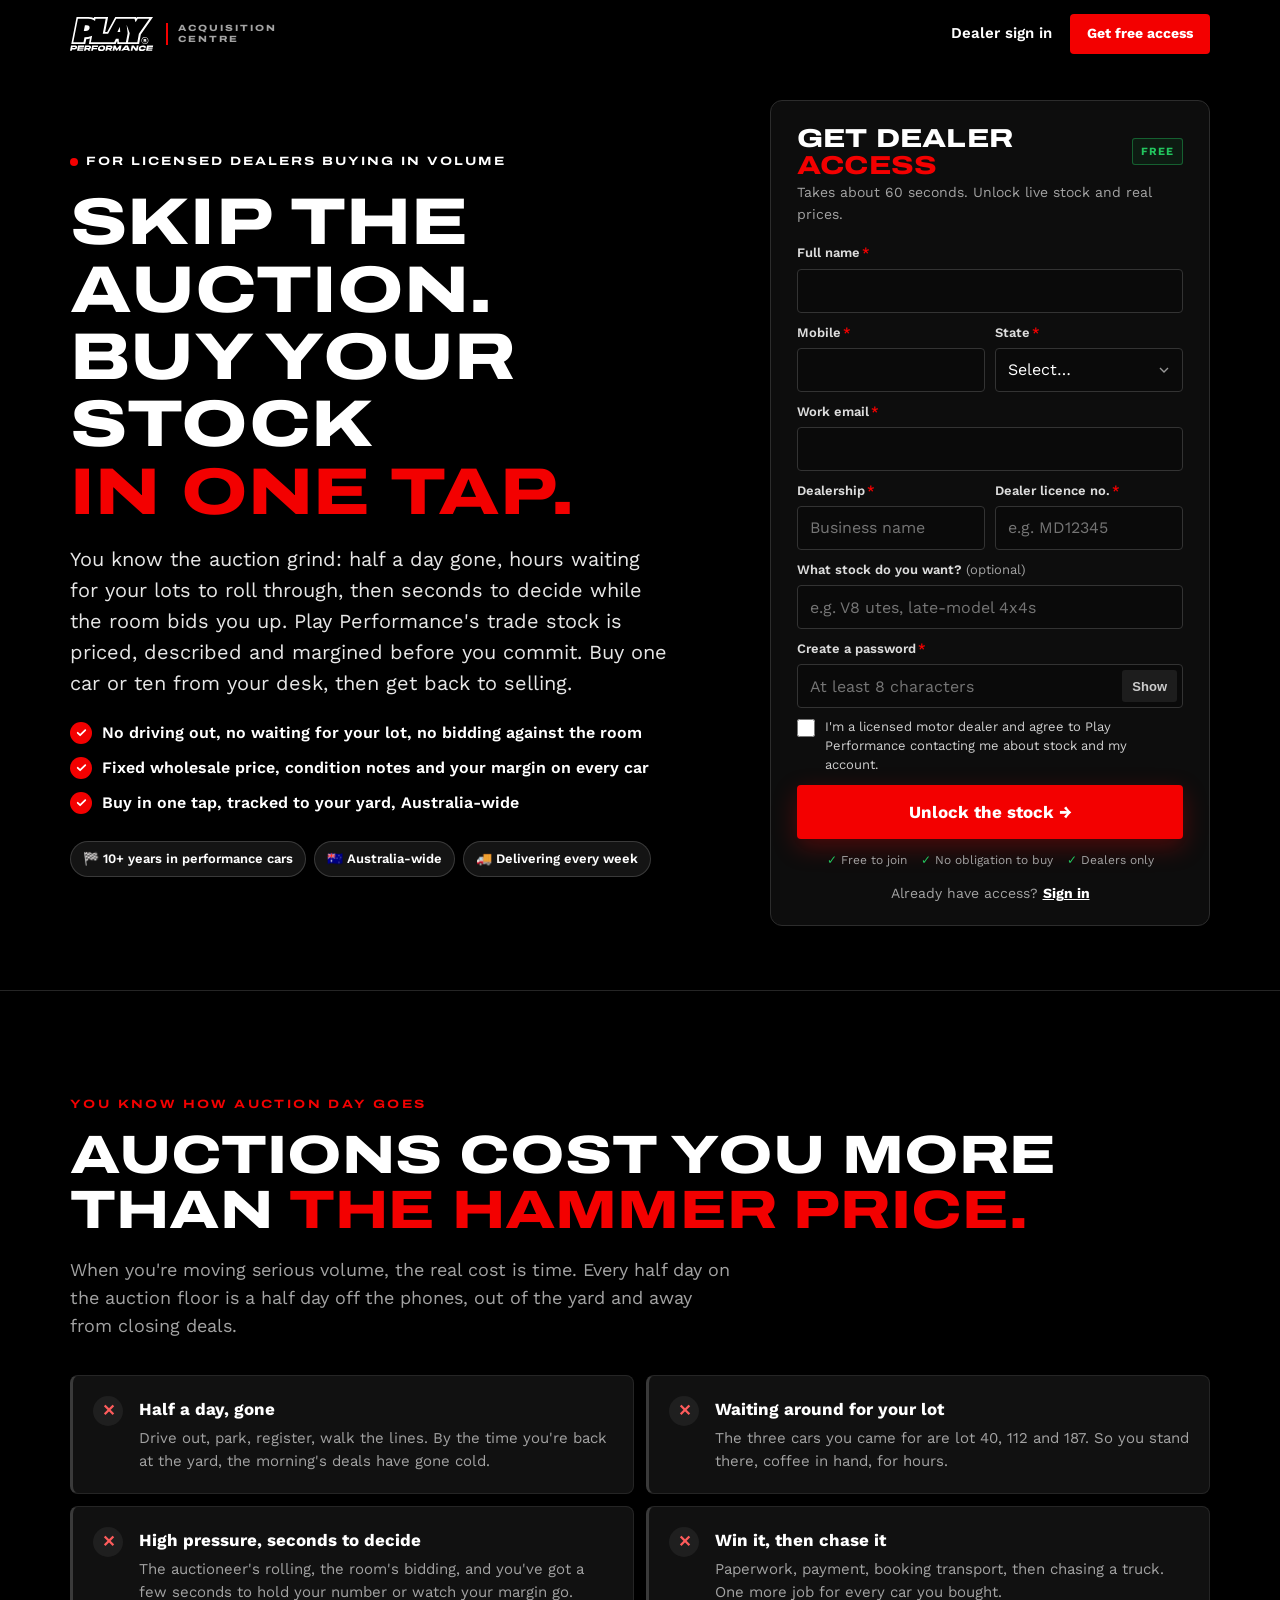
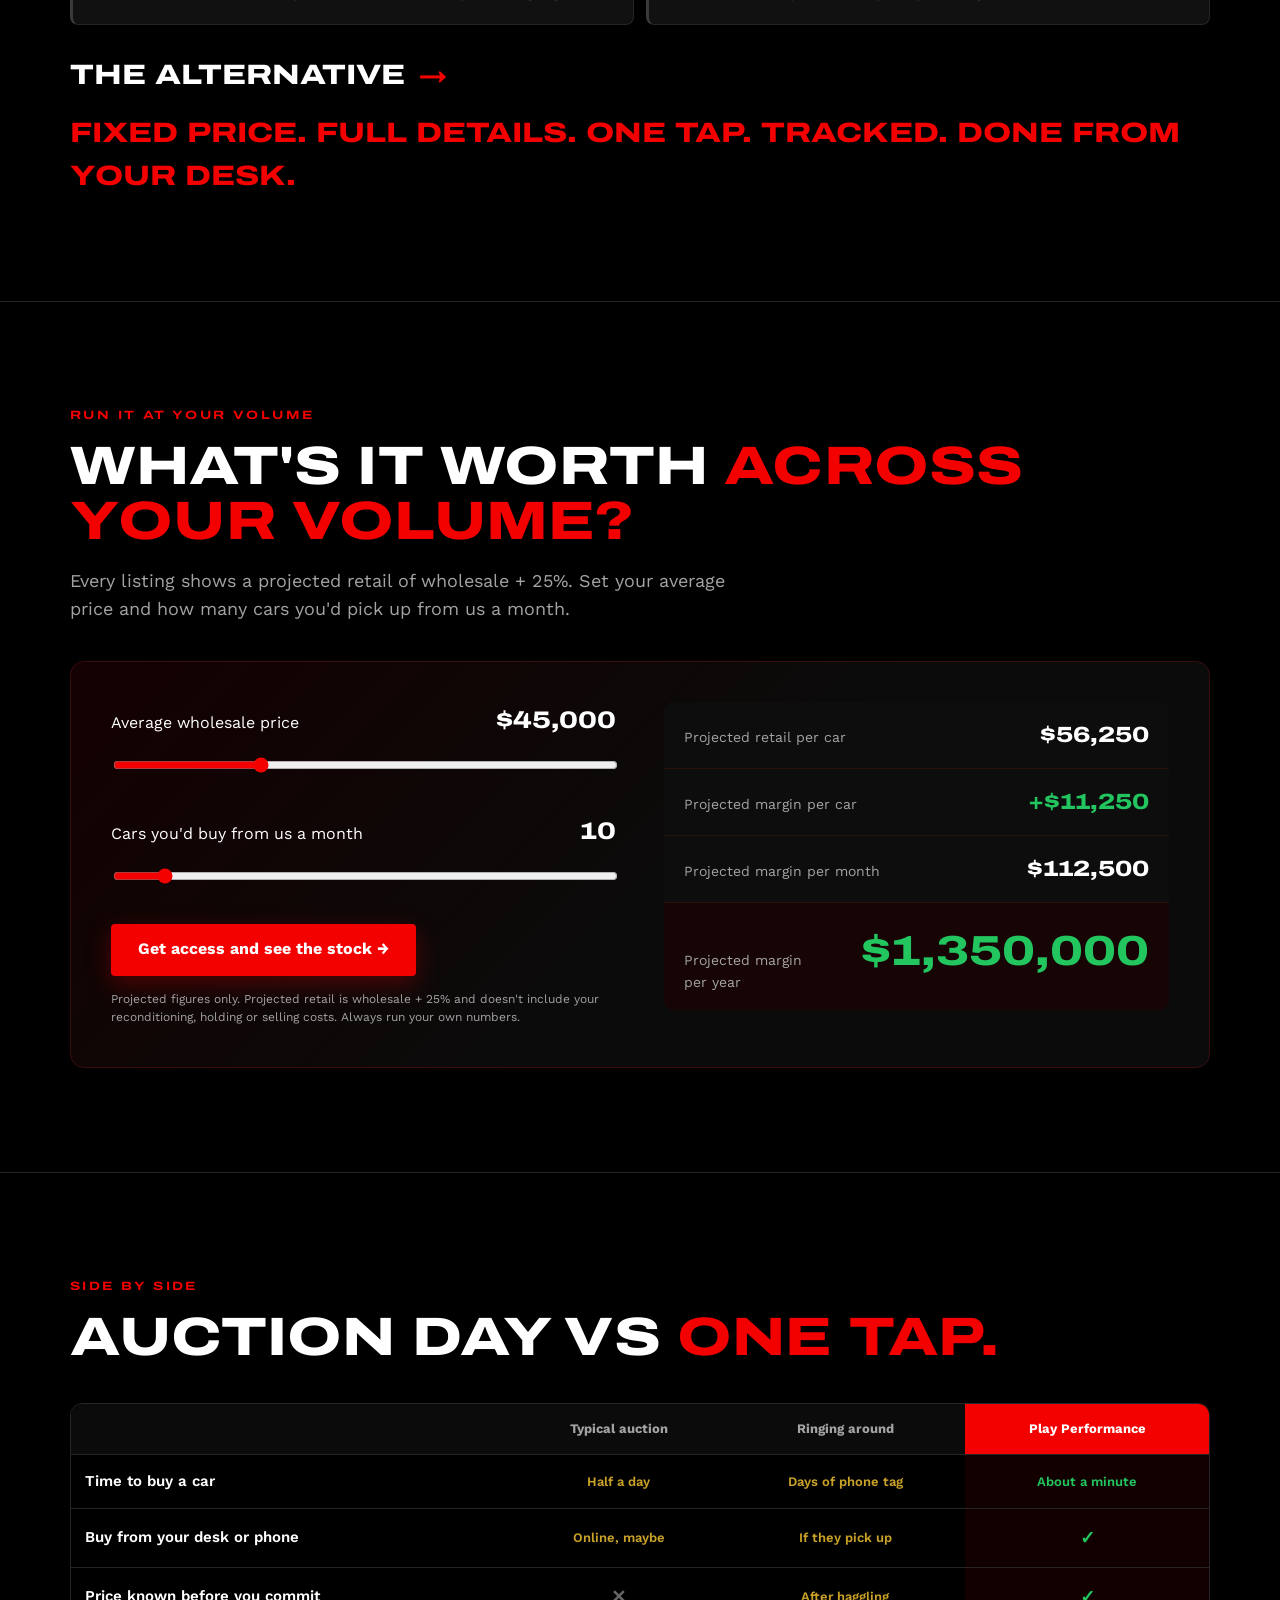
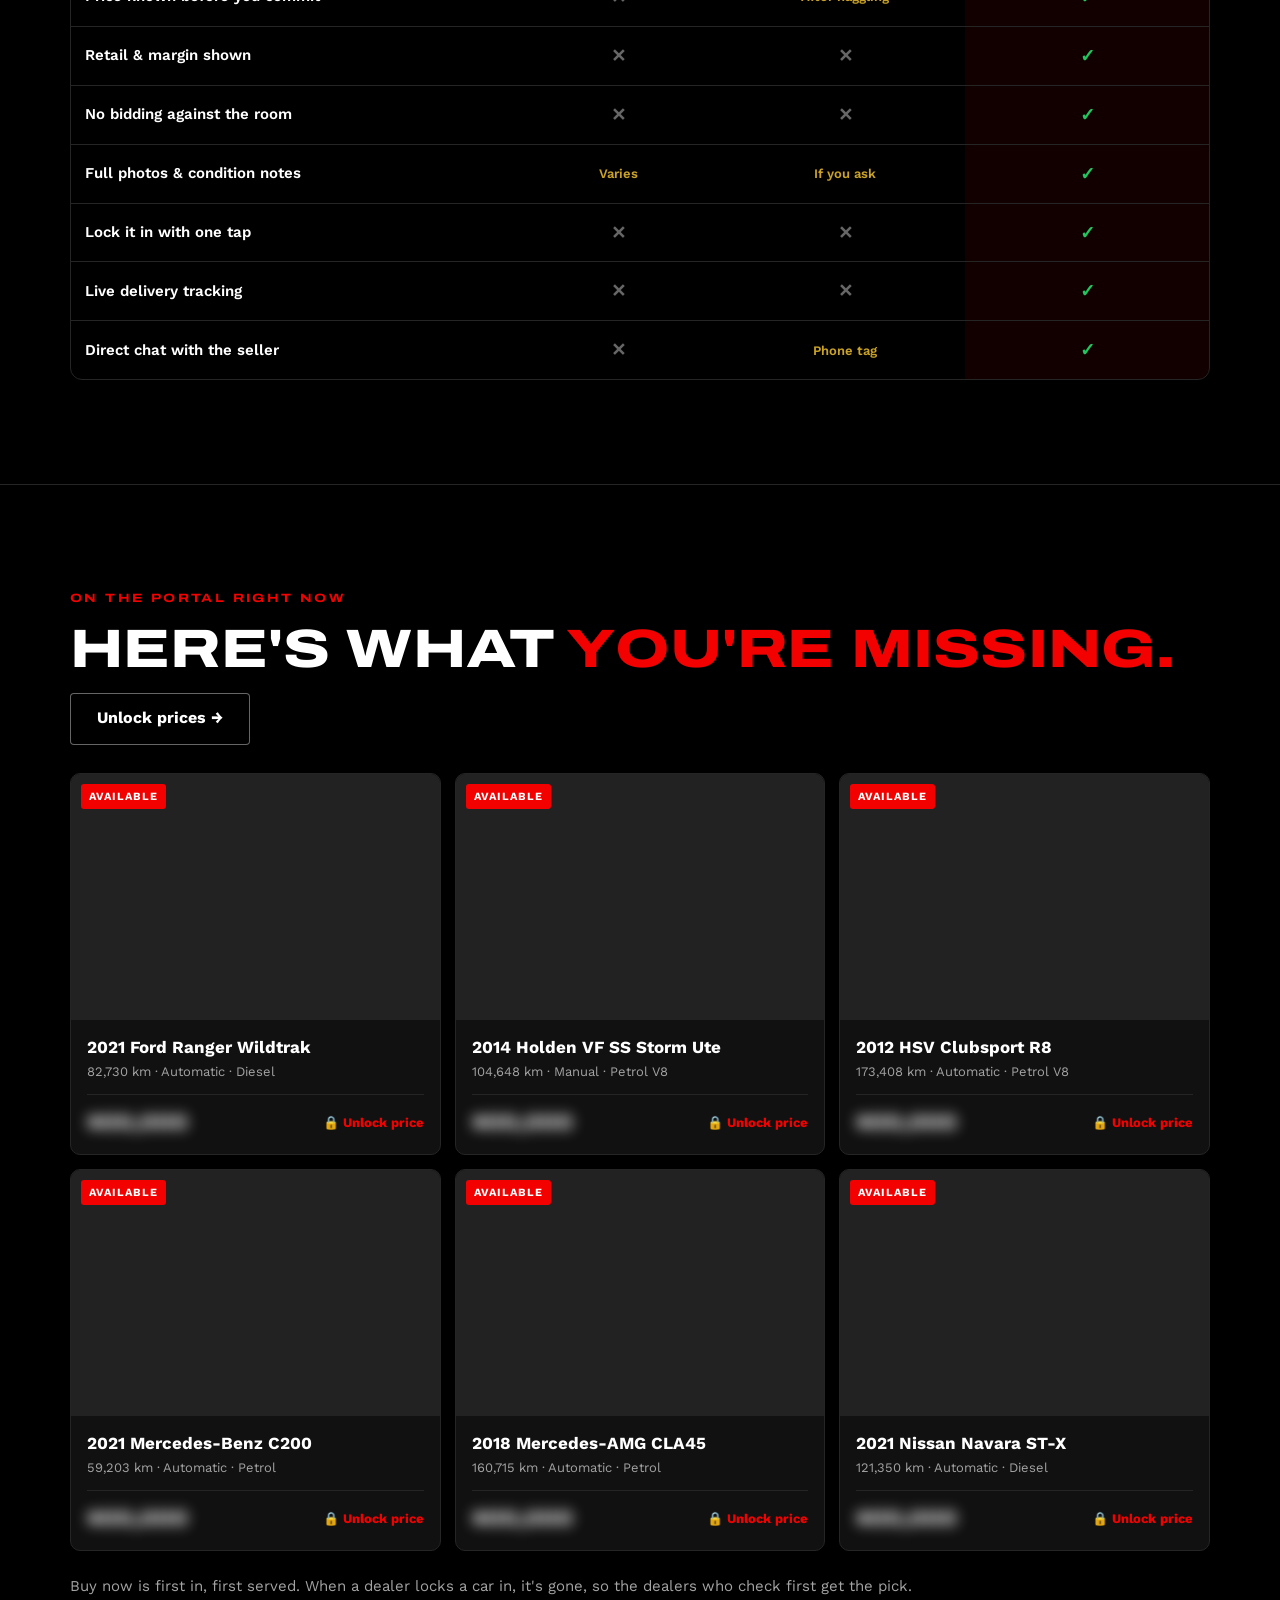
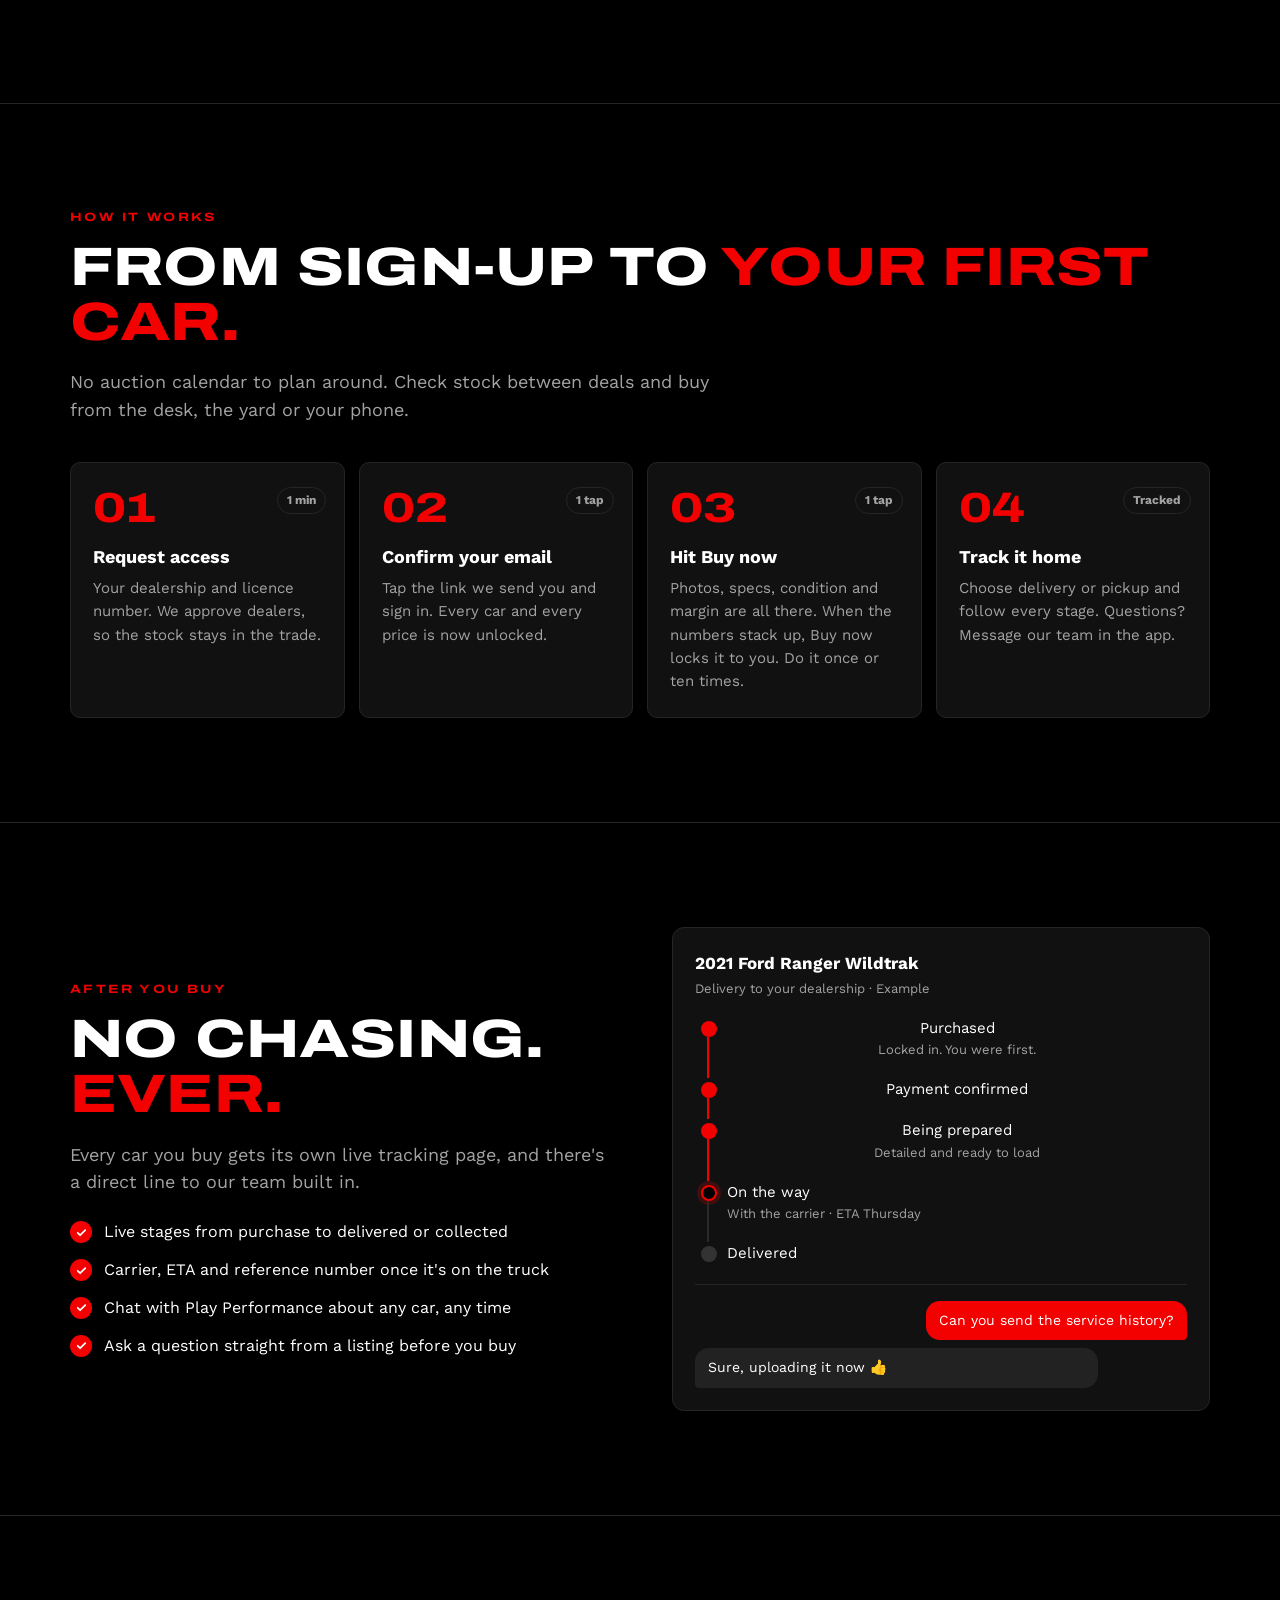
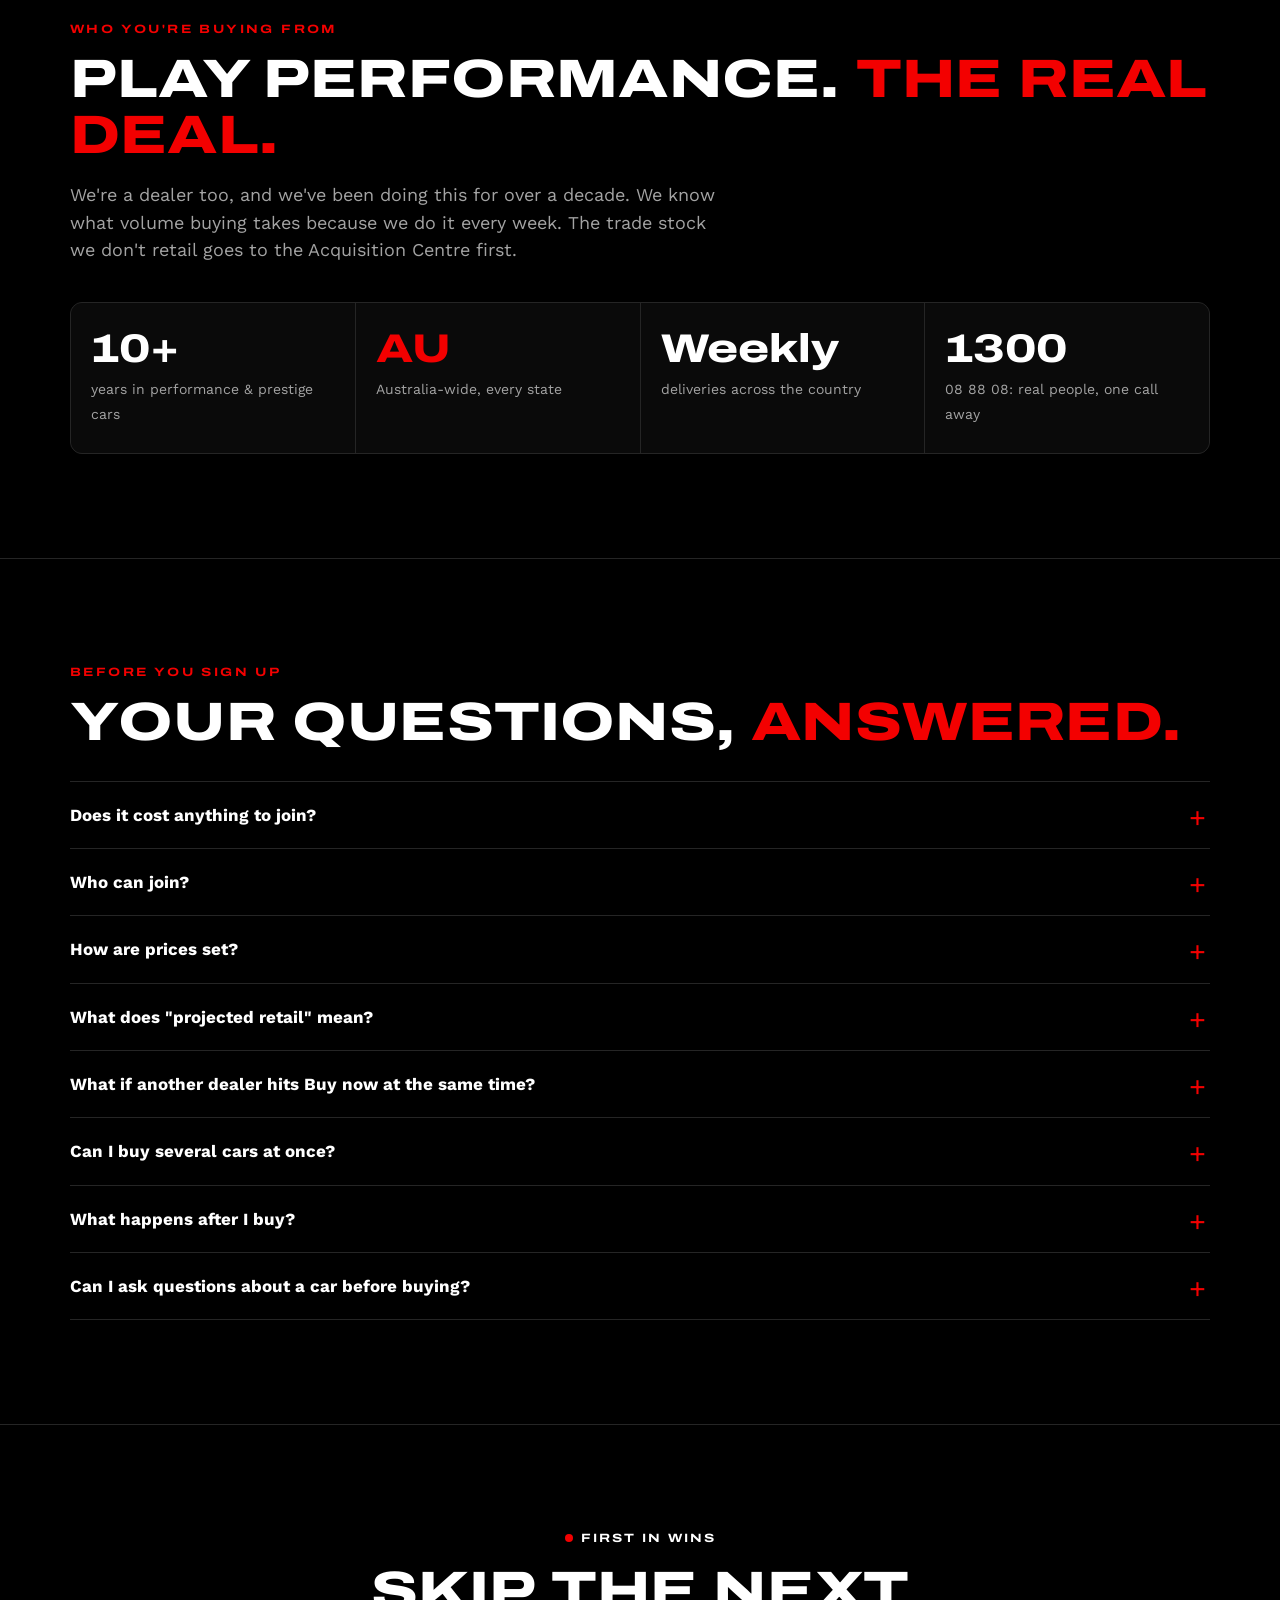
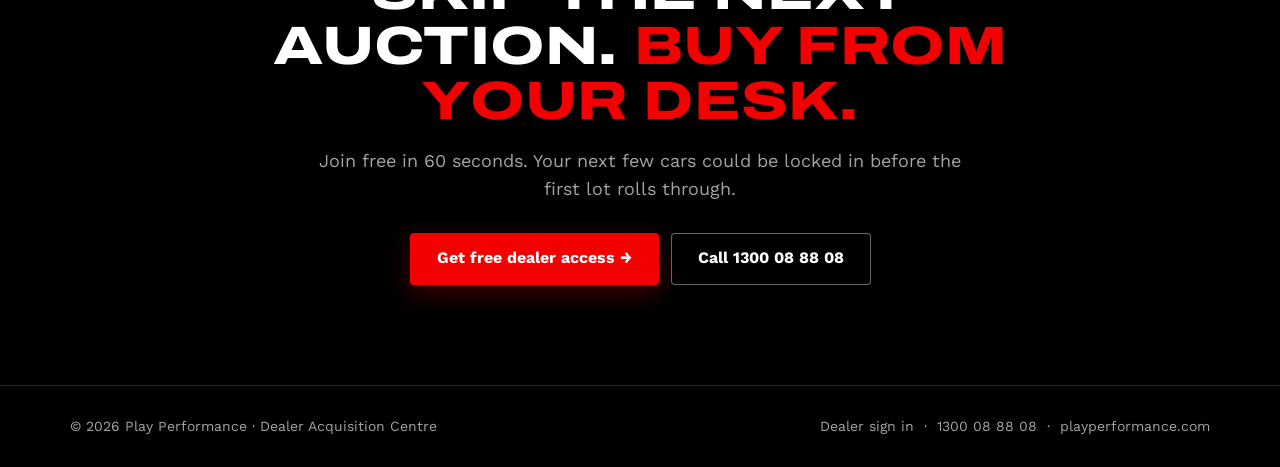
==== commit 9bab09b7: "Rewrite landing copy for volume dealers, lead with auction-day pain Co-Authored-By: Claude Opus 5.5 " ====
--- a/join/index.html
+++ b/join/index.html
@@ -251,13 +251,13 @@
     </div>
     <div class="wrap hero-g">
       <div>
-        <div class="kick"><span class="dot"></span> Licensed motor dealers only</div>
-        <h1 class="hx">Clean stock.<br>Fixed price.<br><span class="red">Your margin, upfront.</span></h1>
-        <p class="lead">Get first look at Play Performance's trade stock: hand-picked performance, 4x4 and prestige cars at one set wholesale price, with the projected retail and your margin on every listing. See it, like the numbers, hit <b>Buy now</b>. Done.</p>
+        <div class="kick"><span class="dot"></span> For licensed dealers buying in volume</div>
+        <h1 class="hx">Skip the auction.<br>Buy your stock<br><span class="red">in one tap.</span></h1>
+        <p class="lead">You know the auction grind: half a day gone, hours waiting for your lots to roll through, then seconds to decide while the room bids you up. Play Performance's trade stock is priced, described and margined before you commit. Buy one car or ten from your desk, then get back to selling.</p>
         <ul class="hl">
-          <li>No auctions, no bidding wars, no haggling</li>
-          <li>Projected retail &amp; margin shown before you commit</li>
-          <li>Australia-wide delivery, tracked to your yard</li>
+          <li>No driving out, no waiting for your lot, no bidding against the room</li>
+          <li>Fixed wholesale price, condition notes and your margin on every car</li>
+          <li>Buy in one tap, tracked to your yard, Australia-wide</li>
         </ul>
         <div class="mob-cta"><a class="btn btn-red" href="#join" style="width:100%">Get free dealer access →</a></div>
         <div class="proof"><span>🏁 10+ years in performance cars</span><span>🇦🇺 Australia-wide</span><span>🚚 Delivering every week</span></div>
@@ -296,17 +296,17 @@
   <section class="rule">
     <div class="wrap">
       <div class="rv">
-        <p class="eyebrow">Sound familiar?</p>
-        <h2 class="hx">Buying stock <span class="red">shouldn't be this hard.</span></h2>
-        <p class="sub">Every hour spent chasing cars is an hour you're not selling them.</p>
+        <p class="eyebrow">You know how auction day goes</p>
+        <h2 class="hx">Auctions cost you more than <span class="red">the hammer price.</span></h2>
+        <p class="sub">When you're moving serious volume, the real cost is time. Every half day on the auction floor is a half day off the phones, out of the yard and away from closing deals.</p>
       </div>
       <div class="pains">
-        <div class="pain rv"><span class="x">✕</span><div><h3>Bidding wars that eat your margin</h3><p>You do the numbers, then watch the price climb past them while the clock ticks down.</p></div></div>
-        <div class="pain rv"><span class="x">✕</span><div><h3>Buying off three blurry photos</h3><p>Then finding out about the damage, the warning light and the missing books when it lands.</p></div></div>
-        <div class="pain rv"><span class="x">✕</span><div><h3>Phone tag and "what's your best price?"</h3><p>Ringing around, waiting on call-backs, and haggling over every car.</p></div></div>
-        <div class="pain rv"><span class="x">✕</span><div><h3>No idea where your car is</h3><p>You've paid, it's "on a truck somewhere", and nobody's answering.</p></div></div>
-      </div>
-      <div class="fix rv"><span>We built the fix</span><span class="arr">→</span><span class="red">One price. Full details. One tap. Tracked.</span></div>
+        <div class="pain rv"><span class="x">✕</span><div><h3>Half a day, gone</h3><p>Drive out, park, register, walk the lines. By the time you're back at the yard, the morning's deals have gone cold.</p></div></div>
+        <div class="pain rv"><span class="x">✕</span><div><h3>Waiting around for your lot</h3><p>The three cars you came for are lot 40, 112 and 187. So you stand there, coffee in hand, for hours.</p></div></div>
+        <div class="pain rv"><span class="x">✕</span><div><h3>High pressure, seconds to decide</h3><p>The auctioneer's rolling, the room's bidding, and you've got a few seconds to hold your number or watch your margin go.</p></div></div>
+        <div class="pain rv"><span class="x">✕</span><div><h3>Win it, then chase it</h3><p>Paperwork, payment, booking transport, then chasing a truck. One more job for every car you bought.</p></div></div>
+      </div>
+      <div class="fix rv"><span>The alternative</span><span class="arr">→</span><span class="red">Fixed price. Full details. One tap. Tracked. Done from your desk.</span></div>
     </div>
   </section>
 
@@ -314,15 +314,15 @@
   <section class="rule" id="calc">
     <div class="wrap">
       <div class="rv">
-        <p class="eyebrow">Run the numbers</p>
-        <h2 class="hx">What's it worth <span class="red">to your yard?</span></h2>
-        <p class="sub">Every listing shows a projected retail of wholesale + 25%. Drag the sliders to see what that adds up to.</p>
+        <p class="eyebrow">Run it at your volume</p>
+        <h2 class="hx">What's it worth <span class="red">across your volume?</span></h2>
+        <p class="sub">Every listing shows a projected retail of wholesale + 25%. Set your average price and how many cars you'd pick up from us a month.</p>
       </div>
       <div class="calc rv">
         <div>
           <div class="rng"><div class="top"><span>Average wholesale price</span><b id="cP">$45,000</b></div><input type="range" id="rP" min="15000" max="120000" step="1000" value="45000" aria-label="Average wholesale price"></div>
-          <div class="rng"><div class="top"><span>Cars you buy a month</span><b id="cN">2</b></div><input type="range" id="rN" min="1" max="15" step="1" value="2" aria-label="Cars per month"></div>
-          <a class="btn btn-red" href="#join">Get access and start buying →</a>
+          <div class="rng"><div class="top"><span>Cars you'd buy from us a month</span><b id="cN">10</b></div><input type="range" id="rN" min="1" max="100" step="1" value="10" aria-label="Cars per month"></div>
+          <a class="btn btn-red" href="#join">Get access and see the stock →</a>
           <p class="disc">Projected figures only. Projected retail is wholesale + 25% and doesn't include your reconditioning, holding or selling costs. Always run your own numbers.</p>
         </div>
         <div class="out" aria-live="polite">
@@ -339,16 +339,18 @@
   <section class="rule">
     <div class="wrap">
       <div class="rv">
-        <p class="eyebrow">The difference</p>
-        <h2 class="hx">Auctions vs <span class="red">the Acquisition Centre.</span></h2>
+        <p class="eyebrow">Side by side</p>
+        <h2 class="hx">Auction day vs <span class="red">one tap.</span></h2>
       </div>
       <div class="cmp rv">
         <table>
           <thead><tr><th></th><th>Typical auction</th><th>Ringing around</th><th class="us">Play Performance</th></tr></thead>
           <tbody>
+            <tr><td>Time to buy a car</td><td><span class="s">Half a day</span></td><td><span class="s">Days of phone tag</span></td><td class="us"><span class="s" style="color:#22c55e">About a minute</span></td></tr>
+            <tr><td>Buy from your desk or phone</td><td><span class="s">Online, maybe</span></td><td><span class="s">If they pick up</span></td><td class="us"><span class="y">✓</span></td></tr>
             <tr><td>Price known before you commit</td><td><span class="n">✕</span></td><td><span class="s">After haggling</span></td><td class="us"><span class="y">✓</span></td></tr>
             <tr><td>Retail &amp; margin shown</td><td><span class="n">✕</span></td><td><span class="n">✕</span></td><td class="us"><span class="y">✓</span></td></tr>
-            <tr><td>No bidding or haggling</td><td><span class="n">✕</span></td><td><span class="n">✕</span></td><td class="us"><span class="y">✓</span></td></tr>
+            <tr><td>No bidding against the room</td><td><span class="n">✕</span></td><td><span class="n">✕</span></td><td class="us"><span class="y">✓</span></td></tr>
             <tr><td>Full photos &amp; condition notes</td><td><span class="s">Varies</span></td><td><span class="s">If you ask</span></td><td class="us"><span class="y">✓</span></td></tr>
             <tr><td>Lock it in with one tap</td><td><span class="n">✕</span></td><td><span class="n">✕</span></td><td class="us"><span class="y">✓</span></td></tr>
             <tr><td>Live delivery tracking</td><td><span class="n">✕</span></td><td><span class="n">✕</span></td><td class="us"><span class="y">✓</span></td></tr>
@@ -387,12 +389,12 @@
       <div class="rv">
         <p class="eyebrow">How it works</p>
         <h2 class="hx">From sign-up to <span class="red">your first car.</span></h2>
-        <p class="sub">Built for your phone. Check stock and buy from the yard, the auction floor or the couch.</p>
+        <p class="sub">No auction calendar to plan around. Check stock between deals and buy from the desk, the yard or your phone.</p>
       </div>
       <div class="steps">
-        <div class="step rv"><span class="t">1 min</span><h3>Request access</h3><p>Fill in the form with your dealership and licence number. Free, no obligation.</p></div>
+        <div class="step rv"><span class="t">1 min</span><h3>Request access</h3><p>Your dealership and licence number. We approve dealers, so the stock stays in the trade.</p></div>
         <div class="step rv"><span class="t">1 tap</span><h3>Confirm your email</h3><p>Tap the link we send you and sign in. Every car and every price is now unlocked.</p></div>
-        <div class="step rv"><span class="t">1 tap</span><h3>Hit Buy now</h3><p>Check photos, specs, condition and your margin. When it stacks up, Buy now locks it to you instantly.</p></div>
+        <div class="step rv"><span class="t">1 tap</span><h3>Hit Buy now</h3><p>Photos, specs, condition and margin are all there. When the numbers stack up, Buy now locks it to you. Do it once or ten times.</p></div>
         <div class="step rv"><span class="t">Tracked</span><h3>Track it home</h3><p>Choose delivery or pickup and follow every stage. Questions? Message our team in the app.</p></div>
       </div>
     </div>
@@ -436,7 +438,7 @@
       <div class="rv">
         <p class="eyebrow">Who you're buying from</p>
         <h2 class="hx">Play Performance. <span class="red">The real deal.</span></h2>
-        <p class="sub">We've been at the top of the performance and prestige car game for over a decade, and we hand-pick the cleanest, most sought-after cars. The ones that suit the trade go to the Acquisition Centre first.</p>
+        <p class="sub">We're a dealer too, and we've been doing this for over a decade. We know what volume buying takes because we do it every week. The trade stock we don't retail goes to the Acquisition Centre first.</p>
       </div>
       <div class="stats rv">
         <div class="stat"><b>10+</b><span>years in performance &amp; prestige cars</span></div>
@@ -460,6 +462,7 @@
         <details><summary>How are prices set?</summary><p>Every car has one fixed wholesale price. No offers, no auctions, no "what's your best price". The price you see is the price you pay.</p></details>
         <details><summary>What does "projected retail" mean?</summary><p>It's the wholesale price plus 25%, shown on every car as a guide to what it could retail for and the margin that leaves you. It's an estimate, not a guarantee, so always run your own numbers.</p></details>
         <details><summary>What if another dealer hits Buy now at the same time?</summary><p>The first purchase to reach us wins and the car is locked to that dealer instantly. Everyone else sees it marked as sold straight away, so nobody's left guessing.</p></details>
+        <details><summary>Can I buy several cars at once?</summary><p>Yes. Every car has its own Buy now button, so pick up as many as stack up for you. Each one gets its own tracking page.</p></details>
         <details><summary>What happens after I buy?</summary><p>Our team contacts you to confirm payment and arrange delivery or pickup. You can follow every stage on the car's tracking page and message us from the Chat tab.</p></details>
         <details><summary>Can I ask questions about a car before buying?</summary><p>Yes. Every listing has an "Ask us about this car" button that opens a chat with our team, or call 1300 08 88 08.</p></details>
       </div>
@@ -471,8 +474,8 @@
     <div class="bgimg" aria-hidden="true"></div>
     <div class="wrap rv">
       <div class="kick" style="justify-content:center;margin-bottom:16px"><span class="dot"></span> First in wins</div>
-      <h2 class="hx">The next car you want is <span class="red">already on there.</span></h2>
-      <p class="sub">Join free in 60 seconds and see every car and every price before the dealer down the road does.</p>
+      <h2 class="hx">Skip the next auction. <span class="red">Buy from your desk.</span></h2>
+      <p class="sub">Join free in 60 seconds. Your next few cars could be locked in before the first lot rolls through.</p>
       <div class="ctas">
         <a class="btn btn-red" href="#join">Get free dealer access →</a>
         <a class="btn btn-ghost" href="tel:1300088808">Call 1300 08 88 08</a>
